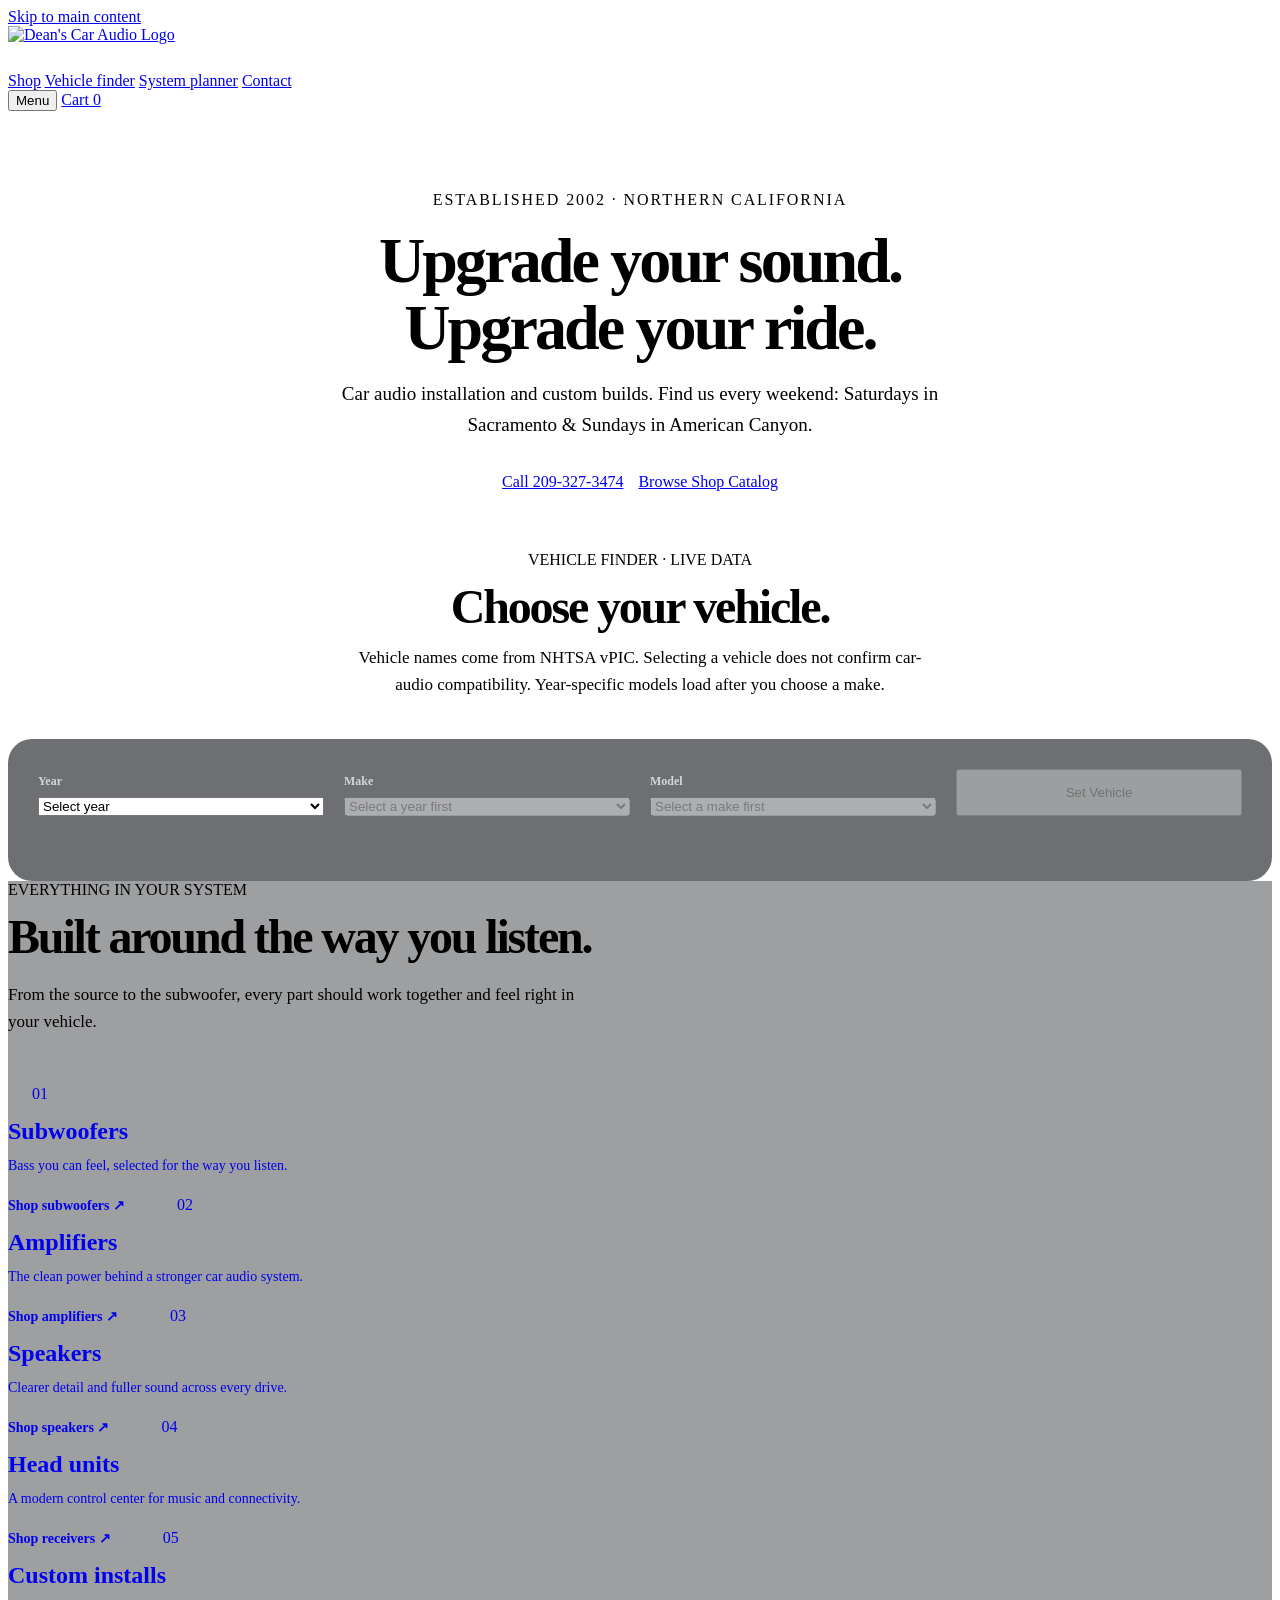
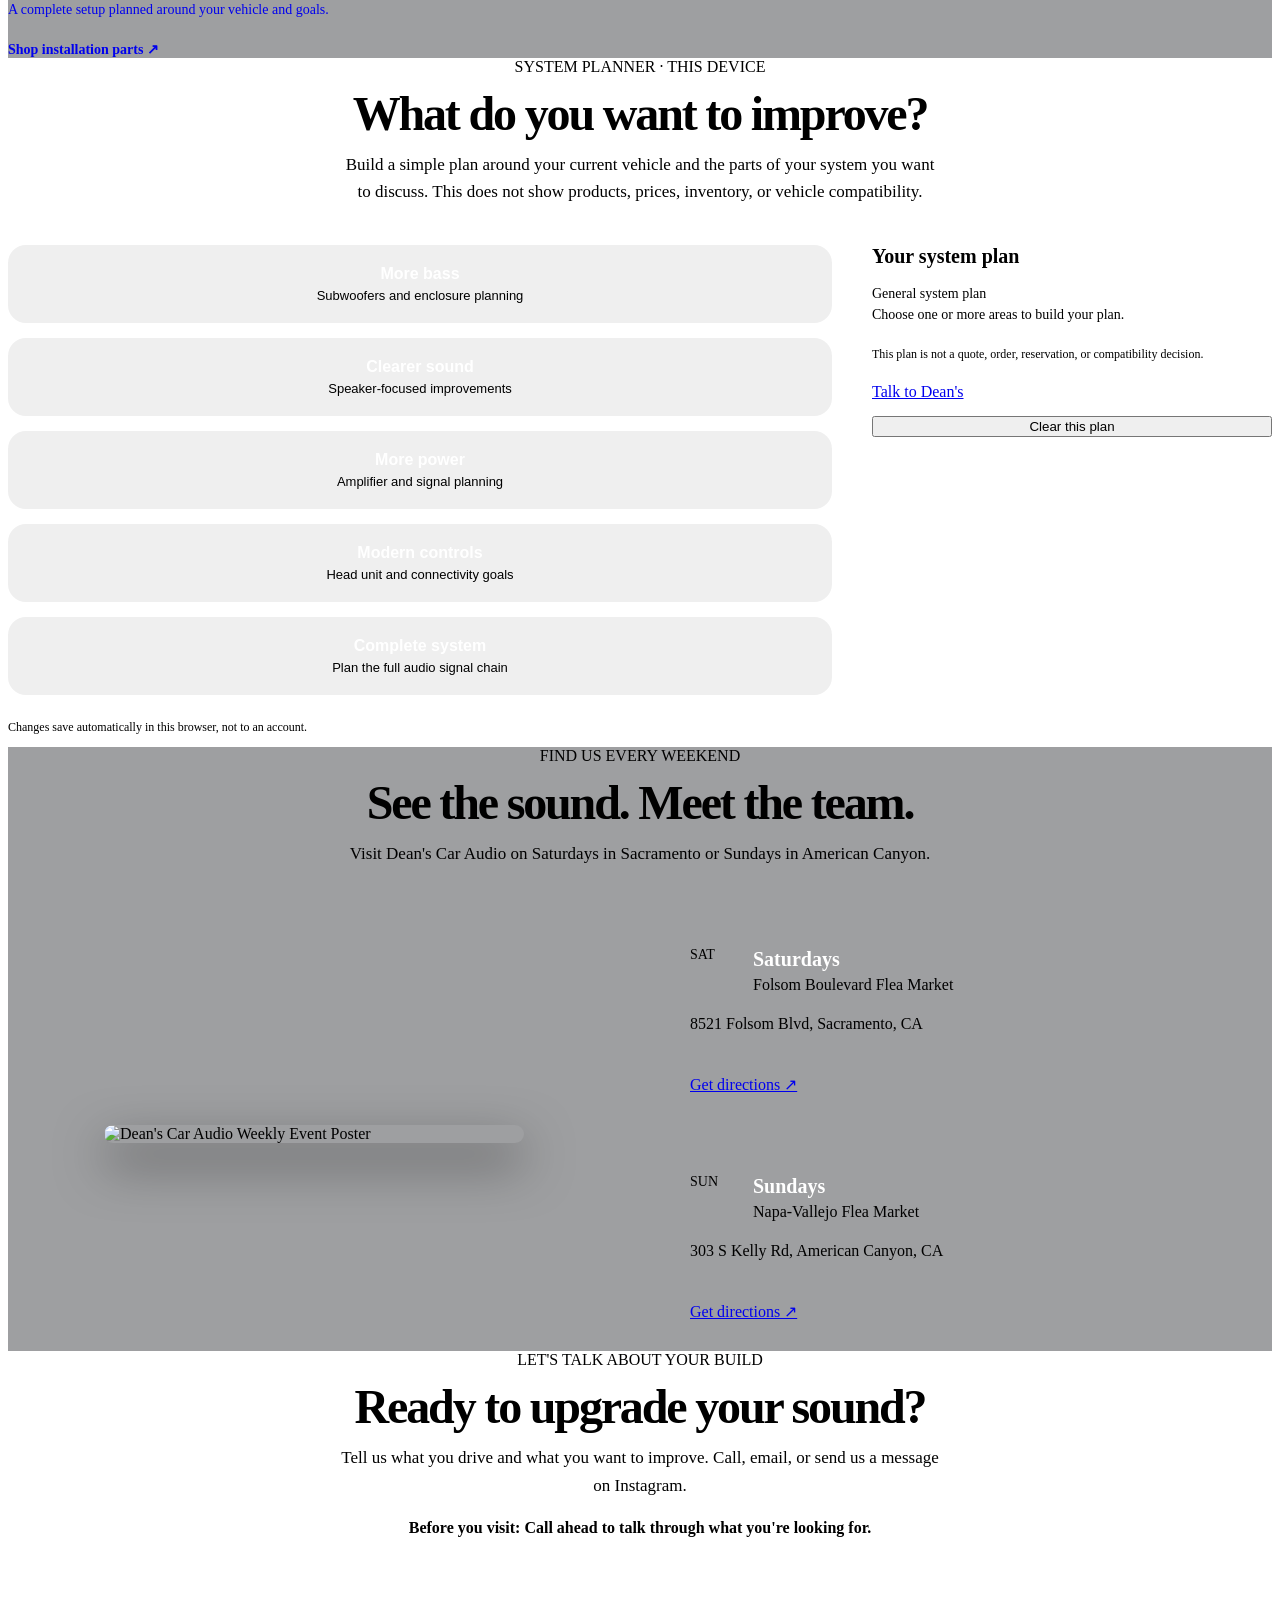
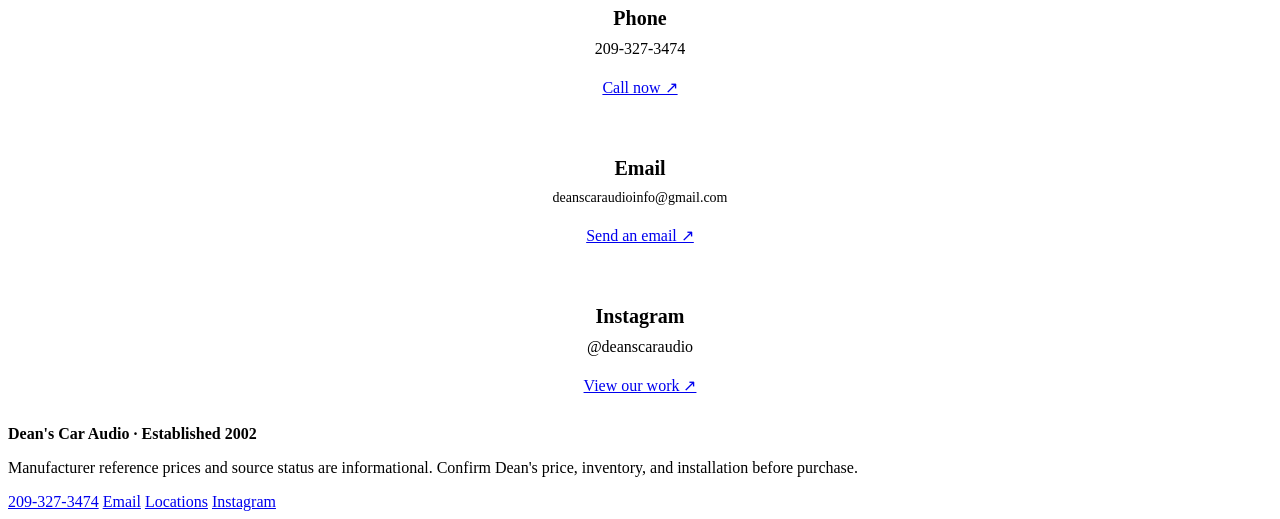
==== index.html @ 838d9a17 "Add files via upload" ====
<!doctype html>
<html lang="en">
  <head>
    <meta charset="utf-8" />
    <meta name="viewport" content="width=device-width, initial-scale=1" />
    <meta
      name="description"
      content="Dean's Car Audio - Car audio installation and custom builds, serving Sacramento and American Canyon."
    />
    <meta name="theme-color" content="#050608" />
    <title>Dean's Car Audio | Upgrade your sound</title>
    <link rel="icon" type="image/png" href="assets/brand/favicon.png?v=1.2.0" />
    <link rel="apple-touch-icon" href="assets/brand/apple-touch-icon.png?v=1.2.0" />
    <link rel="stylesheet" href="assets/css/commerce.css?v=1.2.0" />
  </head>
  <body class="dca-commerce-page">
    <div class="dca-commerce-shell">
      <a class="dca-commerce-skip" href="#main-content">Skip to main content</a>

      <header class="dca-commerce-header">
        <div class="dca-commerce-header-inner">
          <a class="dca-commerce-brand" href="index.html" aria-label="Dean's Car Audio home" style="display: flex; align-items: center;">
            <img src="assets/brand/logo.png?v=1.2.0" alt="Dean's Car Audio Logo" style="height: 46px; width: auto;" />
          </a>
          <nav class="dca-commerce-nav" id="store-navigation" aria-label="Store navigation" data-store-navigation>
            <a href="catalog.html" data-commerce-link="catalog">Shop</a>
            <a href="#fitment-finder">Vehicle finder</a>
            <a href="#planner">System planner</a>
            <a href="#contact">Contact</a>
          </nav>
          <div class="dca-commerce-header-actions">
            <button class="dca-commerce-nav-toggle" type="button" aria-expanded="false" aria-controls="store-navigation" data-nav-toggle>Menu</button>
            <a class="dca-commerce-cart-link" href="cart.html" data-commerce-link="cart">
              <span>Cart</span>
              <span class="dca-commerce-cart-count" data-cart-count>0</span>
            </a>
          </div>
        </div>
      </header>

      <main class="dca-commerce-main" id="main-content">
        <section class="dca-commerce-hero" aria-labelledby="home-title" style="text-align: center; padding: 80px 0 60px;">
          <div class="dca-commerce-content" style="max-width: 800px; margin: 0 auto; display: flex; flex-direction: column; align-items: center; gap: 18px;">
            <span class="dca-commerce-eyebrow" style="letter-spacing: 0.12em;">ESTABLISHED 2002 · NORTHERN CALIFORNIA</span>
            <h1 id="home-title" style="font-size: clamp(38px, 5.5vw, 64px); font-weight: 850; letter-spacing: -0.045em; margin: 0; line-height: 1.05;">Upgrade your sound.<br><span>Upgrade your ride.</span></h1>
            <p class="dca-commerce-hero-lede" style="font-size: 19px; color: var(--muted); margin: 0; line-height: 1.6; max-width: 650px;">
              Car audio installation and custom builds. Find us every weekend: Saturdays in Sacramento & Sundays in American Canyon.
            </p>
            <div style="margin-top: 15px; display: flex; gap: 15px; flex-wrap: wrap; justify-content: center;">
                <a href="tel:2093273474" class="dca-commerce-button dca-commerce-button-primary">Call 209-327-3474</a>
                <a class="dca-commerce-button dca-commerce-button-secondary js-commerce-link" href="catalog.html">Browse Shop Catalog</a>
            </div>
          </div>
        </section>

        <section id="fitment-finder" class="dca-commerce-content" style="padding-top: var(--section-space); padding-bottom: var(--section-space);">
            <div style="margin-bottom: 40px; text-align: center;">
                <span class="dca-commerce-eyebrow">VEHICLE FINDER · LIVE DATA</span>
                <h2 style="font-size: clamp(32px, 4vw, 48px); margin: 10px 0; letter-spacing: -0.045em; font-weight: 750;">Choose your vehicle.</h2>
                <p style="color: var(--muted); max-width: 600px; margin: 0 auto; line-height: 1.6; font-size: 17px;">Vehicle names come from NHTSA vPIC. Selecting a vehicle does not confirm car-audio compatibility. Year-specific models load after you choose a make.</p>
            </div>
            <div style="background: rgba(13, 16, 21, 0.6); border: 1px solid var(--line); border-radius: 24px; padding: 30px; margin-top: 30px;">
                <form id="fitment-finder" style="display: grid; grid-template-columns: repeat(auto-fit, minmax(200px, 1fr)); gap: 20px; align-items: end;">
                    <div style="display: grid; gap: 8px;">
                      <label for="fitment-year" style="color: #d3d6da; font-size: 12px; font-weight: 600;">Year</label>
                      <select class="dca-commerce-select" id="fitment-year" name="year" required>
                        <option value="">Select year</option>
                      </select>
                    </div>

                    <div style="display: grid; gap: 8px;">
                      <label for="fitment-make" style="color: #d3d6da; font-size: 12px; font-weight: 600;">Make</label>
                      <select class="dca-commerce-select" id="fitment-make" name="make" required disabled>
                        <option value="">Select a year first</option>
                      </select>
                    </div>

                    <div style="display: grid; gap: 8px;">
                      <label for="fitment-model" style="color: #d3d6da; font-size: 12px; font-weight: 600;">Model</label>
                      <select class="dca-commerce-select" id="fitment-model" name="model" required disabled>
                        <option value="">Select a make first</option>
                      </select>
                    </div>

                    <button class="dca-commerce-button dca-commerce-button-primary" id="fitment-submit" type="submit" disabled style="min-height: 47px; padding: 0 30px;">
                      Set Vehicle
                    </button>
                </form>
                <div id="fitment-status" style="margin-top: 15px; color: var(--blue-bright); font-size: 13px; min-height: 20px;"></div>
            </div>
        </section>

        <section class="dca-commerce-catalog" style="background: rgba(13, 16, 21, 0.4); border-top: 1px solid var(--line); border-bottom: 1px solid var(--line);">
          <div class="dca-commerce-content">
             <div style="margin-bottom: 50px;">
                 <span class="dca-commerce-eyebrow">EVERYTHING IN YOUR SYSTEM</span>
                 <h2 style="font-size: clamp(32px, 4vw, 48px); margin: 10px 0; letter-spacing: -0.045em; font-weight: 750;">Built around the way you listen.</h2>
                 <p style="color: var(--muted); max-width: 600px; line-height: 1.6; font-size: 17px;">From the source to the subwoofer, every part should work together and feel right in your vehicle.</p>
             </div>
             <div class="dca-commerce-product-grid" style="grid-template-columns: repeat(auto-fill, minmax(280px, 1fr));">
                 <a href="catalog.html?category=subwoofers" class="dca-commerce-product-card" style="padding: 24px; text-decoration: none;">
                    <span class="dca-commerce-eyebrow" style="color: var(--muted);">01</span>
                    <h3 style="margin: 15px 0 10px; font-size: 24px;">Subwoofers</h3>
                    <p style="color: var(--muted); margin: 0 0 20px; font-size: 14px; line-height: 1.5; flex-grow: 1;">Bass you can feel, selected for the way you listen.</p>
                    <span style="color: var(--blue-bright); font-weight: bold; font-size: 14px;">Shop subwoofers ↗</span>
                 </a>
                 <a href="catalog.html?category=amplifiers" class="dca-commerce-product-card" style="padding: 24px; text-decoration: none;">
                    <span class="dca-commerce-eyebrow" style="color: var(--muted);">02</span>
                    <h3 style="margin: 15px 0 10px; font-size: 24px;">Amplifiers</h3>
                    <p style="color: var(--muted); margin: 0 0 20px; font-size: 14px; line-height: 1.5; flex-grow: 1;">The clean power behind a stronger car audio system.</p>
                    <span style="color: var(--blue-bright); font-weight: bold; font-size: 14px;">Shop amplifiers ↗</span>
                 </a>
                 <a href="catalog.html?category=speakers" class="dca-commerce-product-card" style="padding: 24px; text-decoration: none;">
                    <span class="dca-commerce-eyebrow" style="color: var(--muted);">03</span>
                    <h3 style="margin: 15px 0 10px; font-size: 24px;">Speakers</h3>
                    <p style="color: var(--muted); margin: 0 0 20px; font-size: 14px; line-height: 1.5; flex-grow: 1;">Clearer detail and fuller sound across every drive.</p>
                    <span style="color: var(--blue-bright); font-weight: bold; font-size: 14px;">Shop speakers ↗</span>
                 </a>
                 <a href="catalog.html?category=receivers" class="dca-commerce-product-card" style="padding: 24px; text-decoration: none;">
                    <span class="dca-commerce-eyebrow" style="color: var(--muted);">04</span>
                    <h3 style="margin: 15px 0 10px; font-size: 24px;">Head units</h3>
                    <p style="color: var(--muted); margin: 0 0 20px; font-size: 14px; line-height: 1.5; flex-grow: 1;">A modern control center for music and connectivity.</p>
                    <span style="color: var(--blue-bright); font-weight: bold; font-size: 14px;">Shop receivers ↗</span>
                 </a>
                 <a href="catalog.html?category=installation" class="dca-commerce-product-card" style="padding: 24px; text-decoration: none;">
                    <span class="dca-commerce-eyebrow" style="color: var(--muted);">05</span>
                    <h3 style="margin: 15px 0 10px; font-size: 24px;">Custom installs</h3>
                    <p style="color: var(--muted); margin: 0 0 20px; font-size: 14px; line-height: 1.5; flex-grow: 1;">A complete setup planned around your vehicle and goals.</p>
                    <span style="color: var(--blue-bright); font-weight: bold; font-size: 14px;">Shop installation parts ↗</span>
                 </a>
             </div>
          </div>
        </section>

        <section id="planner" class="dca-commerce-content" style="padding-top: var(--section-space); padding-bottom: var(--section-space);">
            <div style="margin-bottom: 40px; text-align: center;">
                <span class="dca-commerce-eyebrow">SYSTEM PLANNER · THIS DEVICE</span>
                <h2 style="font-size: clamp(32px, 4vw, 48px); margin: 10px 0; letter-spacing: -0.045em; font-weight: 750;">What do you want to improve?</h2>
                <p style="color: var(--muted); max-width: 600px; margin: 0 auto; line-height: 1.6; font-size: 17px;">Build a simple plan around your current vehicle and the parts of your system you want to discuss. This does not show products, prices, inventory, or vehicle compatibility.</p>
            </div>
            
            <div style="display: grid; grid-template-columns: minmax(0, 1fr) minmax(300px, 400px); gap: 40px; align-items: start;">
               <div style="display: grid; gap: 15px;">
                  <button class="dca-commerce-category-filter" style="border: 1px solid var(--line); padding: 20px; border-radius: 18px;" data-planner-btn="bass" aria-pressed="false">
                      <div>
                         <strong style="color: #fff; font-size: 16px; display: block; margin-bottom: 5px;">More bass</strong>
                         <span style="color: var(--muted); font-size: 13px;">Subwoofers and enclosure planning</span>
                      </div>
                  </button>
                  <button class="dca-commerce-category-filter" style="border: 1px solid var(--line); padding: 20px; border-radius: 18px;" data-planner-btn="sound" aria-pressed="false">
                      <div>
                         <strong style="color: #fff; font-size: 16px; display: block; margin-bottom: 5px;">Clearer sound</strong>
                         <span style="color: var(--muted); font-size: 13px;">Speaker-focused improvements</span>
                      </div>
                  </button>
                  <button class="dca-commerce-category-filter" style="border: 1px solid var(--line); padding: 20px; border-radius: 18px;" data-planner-btn="power" aria-pressed="false">
                      <div>
                         <strong style="color: #fff; font-size: 16px; display: block; margin-bottom: 5px;">More power</strong>
                         <span style="color: var(--muted); font-size: 13px;">Amplifier and signal planning</span>
                      </div>
                  </button>
                  <button class="dca-commerce-category-filter" style="border: 1px solid var(--line); padding: 20px; border-radius: 18px;" data-planner-btn="controls" aria-pressed="false">
                      <div>
                         <strong style="color: #fff; font-size: 16px; display: block; margin-bottom: 5px;">Modern controls</strong>
                         <span style="color: var(--muted); font-size: 13px;">Head unit and connectivity goals</span>
                      </div>
                  </button>
                  <button class="dca-commerce-category-filter" style="border: 1px solid var(--line); padding: 20px; border-radius: 18px;" data-planner-btn="system" aria-pressed="false">
                      <div>
                         <strong style="color: #fff; font-size: 16px; display: block; margin-bottom: 5px;">Complete system</strong>
                         <span style="color: var(--muted); font-size: 13px;">Plan the full audio signal chain</span>
                      </div>
                  </button>
                  <p style="color: var(--muted); font-size: 12px; margin-top: 10px;">Changes save automatically in this browser, not to an account.</p>
               </div>
               
               <div class="dca-commerce-filter-panel" style="position: sticky; top: 98px;">
                   <h3 style="margin: 0 0 15px; font-size: 20px;">Your system plan</h3>
                   <div data-planner-summary style="color: var(--muted); font-size: 14px; margin: 0 0 20px; line-height: 1.5;">
                       General system plan<br>Choose one or more areas to build your plan.
                   </div>
                   <p style="color: var(--muted); font-size: 12px; margin: 0 0 20px; line-height: 1.5;">This plan is not a quote, order, reservation, or compatibility decision.</p>
                   <a href="#contact" data-planner-contact class="dca-commerce-button dca-commerce-button-primary" style="width: 100%;">Talk to Dean's</a>
                   <button data-planner-clear class="dca-commerce-reset" style="margin-top: 15px; width: 100%; text-align: center;">Clear this plan</button>
               </div>
            </div>
        </section>

        <section id="locations" class="dca-commerce-catalog" style="background: rgba(13, 16, 21, 0.4); border-top: 1px solid var(--line);">
          <div class="dca-commerce-content">
             <div style="margin-bottom: 50px; text-align: center;">
                 <span class="dca-commerce-eyebrow">FIND US EVERY WEEKEND</span>
                 <h2 style="font-size: clamp(32px, 4vw, 48px); margin: 10px 0; letter-spacing: -0.045em; font-weight: 750;">See the sound. Meet the team.</h2>
                 <p style="color: var(--muted); max-width: 600px; margin: 0 auto; line-height: 1.6; font-size: 17px;">Visit Dean's Car Audio on Saturdays in Sacramento or Sundays in American Canyon.</p>
             </div>
             
             <div style="display: grid; grid-template-columns: repeat(auto-fit, minmax(300px, 1fr)); gap: 40px; align-items: center; justify-content: center;">
                 <div>
                    <img src="assets/img/deans_poster.jpg?v=1.1.1" alt="Dean's Car Audio Weekly Event Poster" style="width: 100%; max-width: 420px; border-radius: 20px; border: 1px solid var(--line); box-shadow: 0 20px 50px rgba(0,0,0,0.5); margin: 0 auto; display: block;" />
                 </div>
                 <div style="display: grid; gap: 20px; align-content: start;">
                     <div class="dca-commerce-source-card" style="padding: 30px; background: var(--surface); border: 1px solid var(--line); border-radius: 24px; margin: 0;">
                        <div style="display: flex; gap: 15px; align-items: center; margin-bottom: 20px;">
                            <span class="dca-commerce-source-number" style="width: 48px; height: 48px; font-size: 14px;">SAT</span>
                            <div>
                                <h3 style="margin: 0; font-size: 20px; color: #fff;">Saturdays</h3>
                                <p style="margin: 5px 0 0; color: var(--muted);">Folsom Boulevard Flea Market</p>
                            </div>
                        </div>
                        <p style="margin: 0 0 20px; color: var(--foreground); min-height: 40px;">8521 Folsom Blvd, Sacramento, CA</p>
                        <a href="https://maps.google.com/?q=8521+Folsom+Blvd,+Sacramento,+CA" target="_blank" class="dca-commerce-button dca-commerce-button-secondary" style="width: 100%;">Get directions ↗</a>
                     </div>
                     
                     <div class="dca-commerce-source-card" style="padding: 30px; background: var(--surface); border: 1px solid var(--line); border-radius: 24px; margin: 0;">
                        <div style="display: flex; gap: 15px; align-items: center; margin-bottom: 20px;">
                            <span class="dca-commerce-source-number" style="width: 48px; height: 48px; font-size: 14px;">SUN</span>
                            <div>
                                <h3 style="margin: 0; font-size: 20px; color: #fff;">Sundays</h3>
                                <p style="margin: 5px 0 0; color: var(--muted);">Napa-Vallejo Flea Market</p>
                            </div>
                        </div>
                        <p style="margin: 0 0 20px; color: var(--foreground); min-height: 40px;">303 S Kelly Rd, American Canyon, CA</p>
                        <a href="https://maps.google.com/?q=303+S+Kelly+Rd,+American+Canyon,+CA" target="_blank" class="dca-commerce-button dca-commerce-button-secondary" style="width: 100%;">Get directions ↗</a>
                     </div>
                 </div>
             </div>
          </div>
        </section>
        
        <section id="contact" class="dca-commerce-content" style="padding-top: var(--section-space); padding-bottom: var(--section-space);">
            <div style="margin-bottom: 40px; text-align: center;">
                <span class="dca-commerce-eyebrow">LET'S TALK ABOUT YOUR BUILD</span>
                <h2 style="font-size: clamp(32px, 4vw, 48px); margin: 10px 0; letter-spacing: -0.045em; font-weight: 750;">Ready to upgrade your sound?</h2>
                <p style="color: var(--muted); max-width: 600px; margin: 0 auto; line-height: 1.6; font-size: 17px;">Tell us what you drive and what you want to improve. Call, email, or send us a message on Instagram.</p>
                <p style="color: var(--blue-bright); font-weight: bold; margin-top: 20px;">Before you visit: Call ahead to talk through what you're looking for.</p>
            </div>
            
            <div class="dca-commerce-product-grid" style="grid-template-columns: repeat(auto-fit, minmax(250px, 1fr)); text-align: center;">
                 <div class="dca-commerce-product-card" style="padding: 30px; display: flex; flex-direction: column; align-items: center; justify-content: center;">
                     <h3 style="margin: 0 0 10px; font-size: 20px;">Phone</h3>
                     <p style="margin: 0 0 20px; color: var(--muted);">209-327-3474</p>
                     <a href="tel:2093273474" class="dca-commerce-button dca-commerce-button-primary">Call now ↗</a>
                 </div>
                 <div class="dca-commerce-product-card" style="padding: 30px; display: flex; flex-direction: column; align-items: center; justify-content: center;">
                     <h3 style="margin: 0 0 10px; font-size: 20px;">Email</h3>
                     <p style="margin: 0 0 20px; color: var(--muted); font-size: 14px;">deanscaraudioinfo@gmail.com</p>
                     <a href="mailto:deanscaraudioinfo@gmail.com" class="dca-commerce-button dca-commerce-button-primary">Send an email ↗</a>
                 </div>
                 <div class="dca-commerce-product-card" style="padding: 30px; display: flex; flex-direction: column; align-items: center; justify-content: center;">
                     <h3 style="margin: 0 0 10px; font-size: 20px;">Instagram</h3>
                     <p style="margin: 0 0 20px; color: var(--muted);">@deanscaraudio</p>
                     <a href="https://instagram.com/deanscaraudio" target="_blank" class="dca-commerce-button dca-commerce-button-primary">View our work ↗</a>
                 </div>
            </div>
        </section>
      </main>

      <footer class="dca-commerce-footer">
        <div class="dca-commerce-content dca-commerce-footer-inner">
          <div class="dca-commerce-footer-copy">
            <strong>Dean's Car Audio · Established 2002</strong>
            <p>Manufacturer reference prices and source status are informational. Confirm Dean's price, inventory, and installation before purchase.</p>
          </div>
          <nav class="dca-commerce-footer-links" aria-label="Footer links">
            <a href="tel:+12093273474">209-327-3474</a>
            <a href="mailto:deanscaraudioinfo@gmail.com">Email</a>
            <a href="index.html#locations">Locations</a>
            <a href="https://www.instagram.com/deanscaraudio/" target="_blank" rel="noreferrer">Instagram</a>
          </nav>
        </div>
      </footer>
    </div>

    <script>
      console.log('HTML loaded, scripts starting...');
    </script>
    <script src="assets/js/commerce/catalog-data.js?v=1.1.1"></script>
    <script src="assets/js/commerce/fitment-data.js"></script>
    <script src="assets/js/commerce/core.js"></script>
    <script src="assets/js/commerce/vehicle-context.js"></script>
    <script src="assets/js/commerce/fitment-engine.js"></script>
    <script src="assets/js/commerce/cart-store.js"></script>
    <script src="assets/js/commerce/account-cart-adapter.js"></script>
    <script src="assets/js/commerce/guest-account-merge.js"></script>
    <script src="assets/js/commerce/ui.js?v=1.2.0"></script>
    <script src="assets/js/commerce/shell.js?v=1.1.1"></script>
    <script src="assets/js/commerce/homepage-fitment.js?v=1.1.1"></script>
    <script src="assets/js/commerce/home-planner.js?v=1.1.1"></script>
    <script src="assets/js/commerce/home-bridge.js?v=1.1.1"></script>
    <script>
      console.log('All scripts loaded');
    </script>
  </body>
</html>
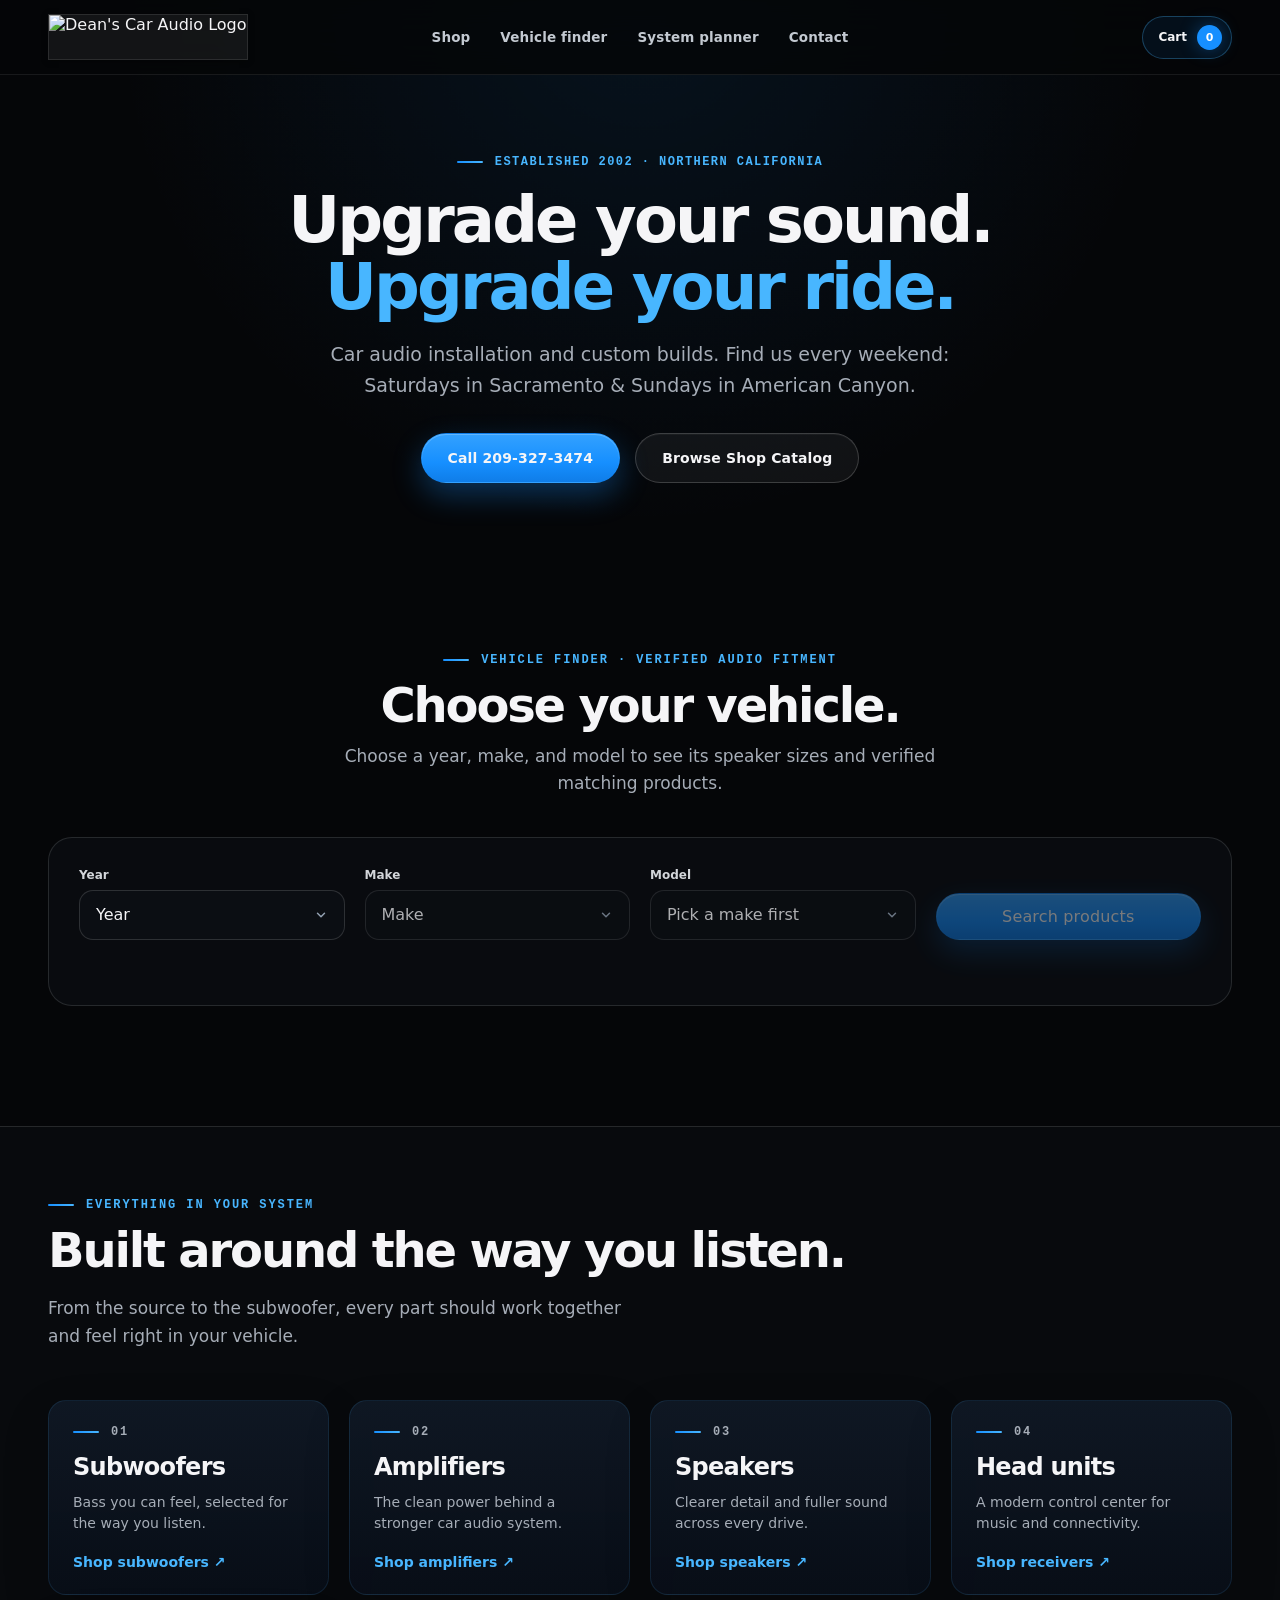
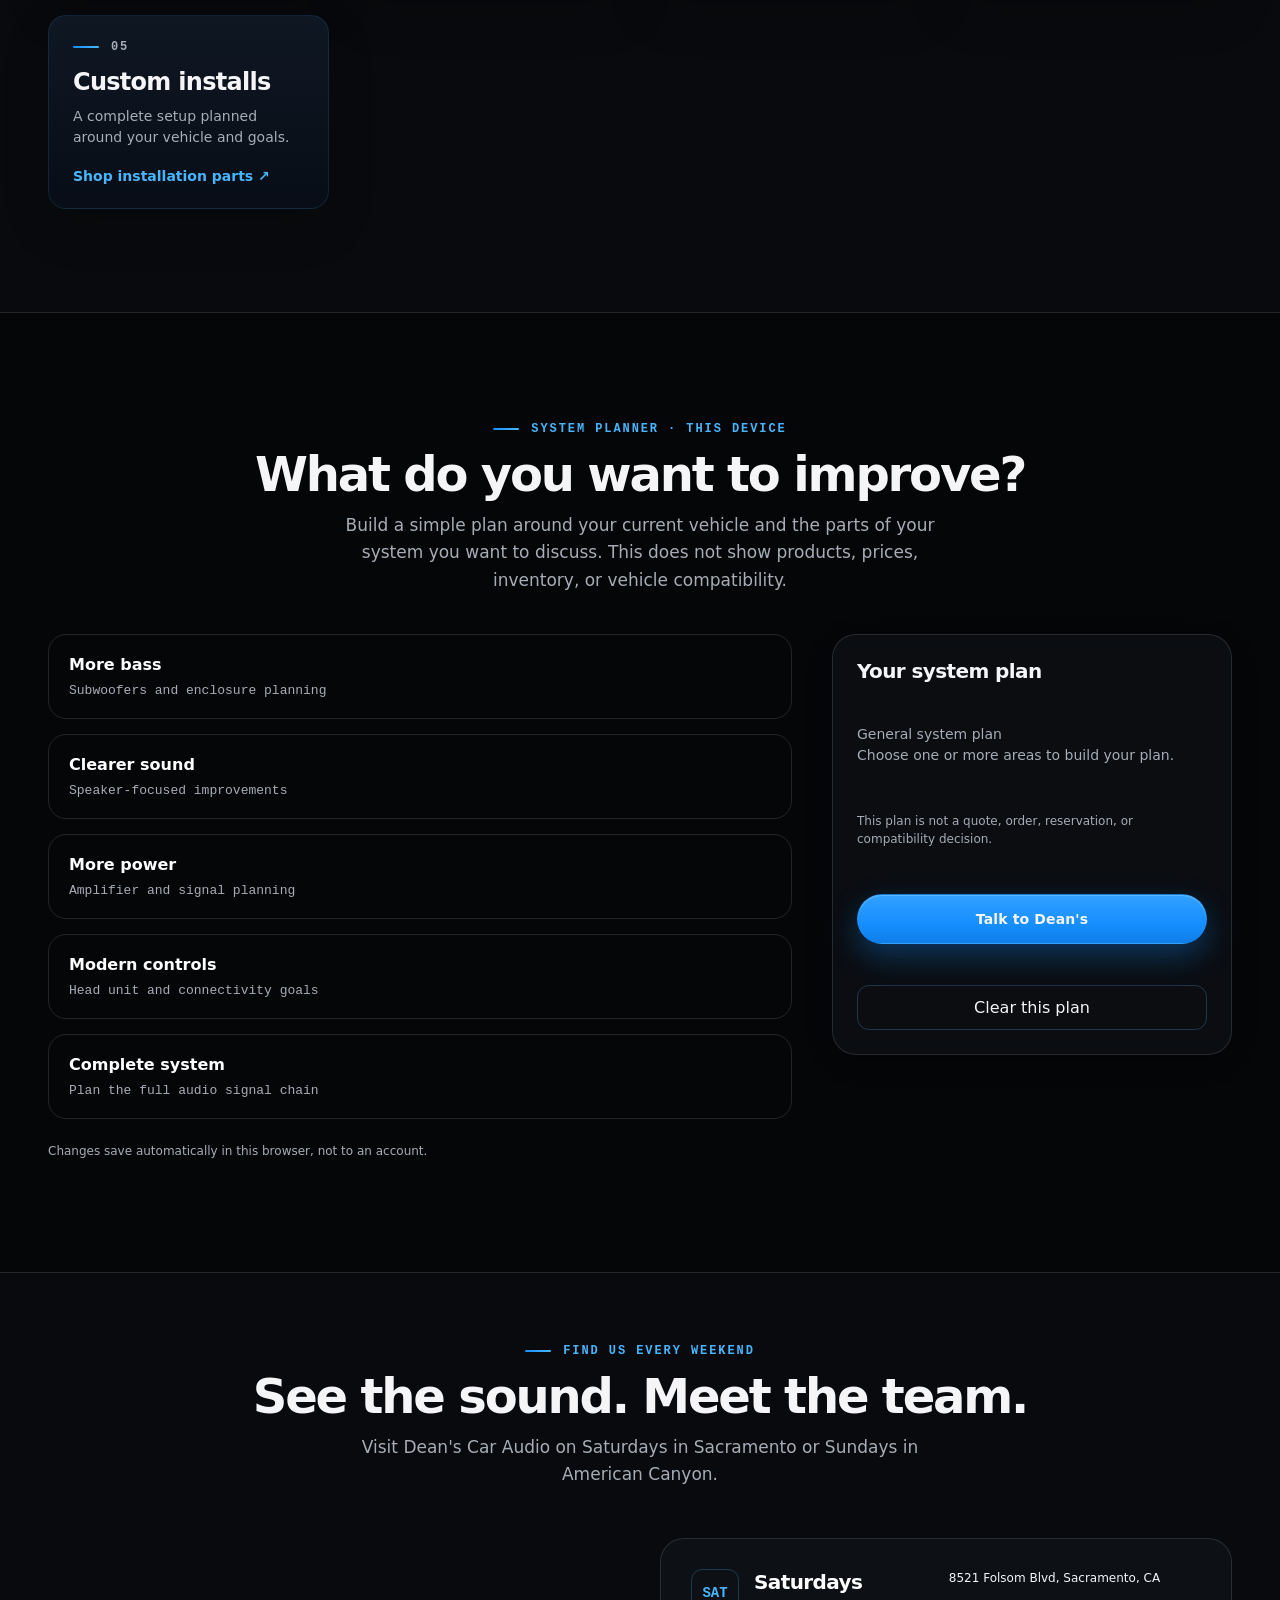
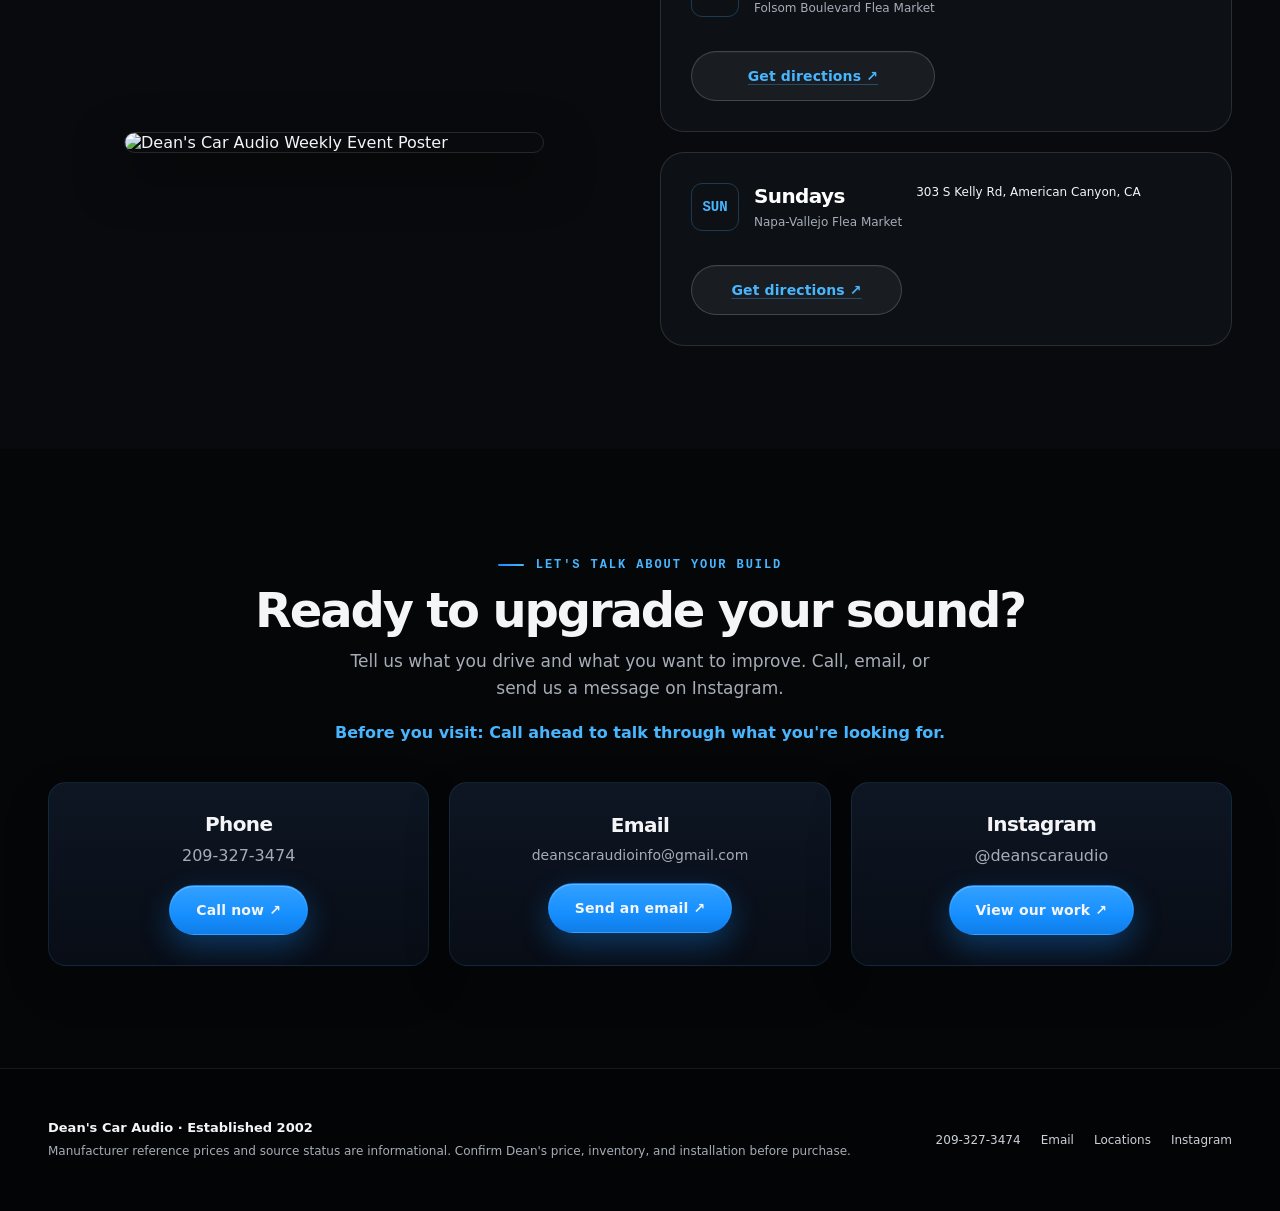
==== commit 8bb6112b: "Fix vehicle fitment search and shop filtering" ====
--- a/index.html
+++ b/index.html
@@ -11,7 +11,7 @@
     <title>Dean's Car Audio | Upgrade your sound</title>
     <link rel="icon" type="image/png" href="assets/brand/favicon.png?v=1.2.0" />
     <link rel="apple-touch-icon" href="assets/brand/apple-touch-icon.png?v=1.2.0" />
-    <link rel="stylesheet" href="assets/css/commerce.css?v=1.2.0" />
+    <link rel="stylesheet" href="assets/css/commerce.css?v=1.3.0" />
   </head>
   <body class="dca-commerce-page">
     <div class="dca-commerce-shell">
@@ -55,12 +55,12 @@
 
         <section id="fitment-finder" class="dca-commerce-content" style="padding-top: var(--section-space); padding-bottom: var(--section-space);">
             <div style="margin-bottom: 40px; text-align: center;">
-                <span class="dca-commerce-eyebrow">VEHICLE FINDER · LIVE DATA</span>
+                <span class="dca-commerce-eyebrow">VEHICLE FINDER · VERIFIED AUDIO FITMENT</span>
                 <h2 style="font-size: clamp(32px, 4vw, 48px); margin: 10px 0; letter-spacing: -0.045em; font-weight: 750;">Choose your vehicle.</h2>
-                <p style="color: var(--muted); max-width: 600px; margin: 0 auto; line-height: 1.6; font-size: 17px;">Vehicle names come from NHTSA vPIC. Selecting a vehicle does not confirm car-audio compatibility. Year-specific models load after you choose a make.</p>
+                <p style="color: var(--muted); max-width: 600px; margin: 0 auto; line-height: 1.6; font-size: 17px;">Choose a year, make, and model to see its speaker sizes and verified matching products.</p>
             </div>
             <div style="background: rgba(13, 16, 21, 0.6); border: 1px solid var(--line); border-radius: 24px; padding: 30px; margin-top: 30px;">
-                <form id="fitment-finder" style="display: grid; grid-template-columns: repeat(auto-fit, minmax(200px, 1fr)); gap: 20px; align-items: end;">
+                <form id="fitment-form" style="display: grid; grid-template-columns: repeat(auto-fit, minmax(200px, 1fr)); gap: 20px; align-items: end;">
                     <div style="display: grid; gap: 8px;">
                       <label for="fitment-year" style="color: #d3d6da; font-size: 12px; font-weight: 600;">Year</label>
                       <select class="dca-commerce-select" id="fitment-year" name="year" required>
@@ -83,11 +83,12 @@
                     </div>
 
                     <button class="dca-commerce-button dca-commerce-button-primary" id="fitment-submit" type="submit" disabled style="min-height: 47px; padding: 0 30px;">
-                      Set Vehicle
+                      Search products
                     </button>
                 </form>
-                <div id="fitment-status" style="margin-top: 15px; color: var(--blue-bright); font-size: 13px; min-height: 20px;"></div>
-            </div>
+                <div id="fitment-status" role="status" aria-live="polite" style="margin-top: 15px; color: var(--blue-bright); font-size: 13px; min-height: 20px;"></div>
+            </div>
+            <div data-vehicle-specs-panel style="margin-top: 18px;"></div>
         </section>
 
         <section class="dca-commerce-catalog" style="background: rgba(13, 16, 21, 0.4); border-top: 1px solid var(--line); border-bottom: 1px solid var(--line);">
@@ -274,17 +275,19 @@
     <script>
       console.log('HTML loaded, scripts starting...');
     </script>
+    <script src="assets/js/commerce/vehicle-audio-fitment-data.js?v=1.3.0"></script>
     <script src="assets/js/commerce/catalog-data.js?v=1.1.1"></script>
-    <script src="assets/js/commerce/fitment-data.js"></script>
+    <script src="assets/js/commerce/fitment-data.js?v=1.3.0"></script>
     <script src="assets/js/commerce/core.js"></script>
-    <script src="assets/js/commerce/vehicle-context.js"></script>
+    <script src="assets/js/commerce/vehicle-context.js?v=1.3.0"></script>
     <script src="assets/js/commerce/fitment-engine.js"></script>
     <script src="assets/js/commerce/cart-store.js"></script>
     <script src="assets/js/commerce/account-cart-adapter.js"></script>
     <script src="assets/js/commerce/guest-account-merge.js"></script>
     <script src="assets/js/commerce/ui.js?v=1.2.0"></script>
     <script src="assets/js/commerce/shell.js?v=1.1.1"></script>
-    <script src="assets/js/commerce/homepage-fitment.js?v=1.1.1"></script>
+    <script src="assets/js/commerce/vehicle-specs.js?v=1.3.0"></script>
+    <script src="assets/js/commerce/homepage-fitment.js?v=1.3.0"></script>
     <script src="assets/js/commerce/home-planner.js?v=1.1.1"></script>
     <script src="assets/js/commerce/home-bridge.js?v=1.1.1"></script>
     <script>
--- a/assets/css/commerce.css
+++ b/assets/css/commerce.css
@@ -0,0 +1,3242 @@
+
+:root {
+  --background: #050608;
+  --surface: #0d1015;
+  --surface-raised: #12161c;
+  --foreground: #f5f5f7;
+  --muted: #a6adb7;
+  --blue: #168fff;
+  --blue-bright: #48b6ff;
+  --line: rgba(255, 255, 255, 0.12);
+  --content-width: 1240px;
+  --page-pad: clamp(20px, 4vw, 48px);
+  --section-space: clamp(72px, 8vw, 118px);
+  --radius-large: 36px;
+  --radius-card: 28px;
+  --fit-compatible: #43d69e;
+  --fit-conditional: #f5b83d;
+  --fit-incompatible: #ff6473;
+  --fit-unknown: #94a2b3;
+  --ease: cubic-bezier(.22,.61,.36,1);
+  --shadow-sm: 0 8px 24px rgba(0,0,0,.28);
+  --shadow-md: 0 18px 44px rgba(0,0,0,.34);
+  --shadow-lg: 0 30px 90px rgba(0,0,0,.5);
+}
+
+* {
+  box-sizing: border-box;
+}
+
+html {
+  scroll-behavior: smooth;
+  background: var(--background);
+}
+
+.dca-commerce-page {
+  margin: 0;
+  overflow-x: hidden;
+  background:
+    radial-gradient(circle at 50% 0%, rgba(22, 143, 255, 0.09), transparent 33rem),
+    var(--background);
+  color: var(--foreground);
+  font-family: system-ui, -apple-system, BlinkMacSystemFont, "Segoe UI", sans-serif;
+  -webkit-font-smoothing: antialiased;
+  text-rendering: optimizeLegibility;
+}
+
+.dca-commerce-page button,
+.dca-commerce-page input,
+.dca-commerce-page select {
+  font: inherit;
+}
+
+.dca-commerce-page button,
+.dca-commerce-page a {
+  -webkit-tap-highlight-color: transparent;
+}
+
+.dca-commerce-page a {
+  color: inherit;
+  text-decoration: none;
+}
+
+.dca-commerce-page ::selection {
+  background: var(--blue);
+  color: #fff;
+}
+
+.dca-commerce-page :focus-visible {
+  outline: 3px solid var(--blue-bright);
+  outline-offset: 4px;
+}
+
+.dca-commerce-shell {
+  min-height: 100vh;
+}
+
+.dca-commerce-content,
+.dca-commerce-header-inner {
+  width: min(calc(100% - (var(--page-pad) * 2)), var(--content-width));
+  margin-inline: auto;
+}
+
+.dca-commerce-skip {
+  position: fixed;
+  z-index: 500;
+  top: 12px;
+  left: 12px;
+  padding: 12px 16px;
+  border-radius: 10px;
+  background: var(--blue);
+  color: #fff;
+  font-weight: 750;
+  transform: translateY(-160%);
+}
+
+.dca-commerce-skip:focus {
+  transform: translateY(0);
+}
+
+.dca-commerce-header {
+  position: sticky;
+  z-index: 100;
+  top: 0;
+  border-bottom: 1px solid rgba(255, 255, 255, 0.08);
+  background: rgba(5, 6, 8, 0.86);
+  backdrop-filter: saturate(160%) blur(20px);
+}
+
+.dca-commerce-header-inner {
+  display: grid;
+  grid-template-columns: minmax(210px, 1fr) auto minmax(210px, 1fr);
+  align-items: center;
+  min-height: 74px;
+  gap: 26px;
+}
+
+.dca-commerce-brand {
+  display: inline-flex;
+  align-items: center;
+  gap: 12px;
+  justify-self: start;
+  min-width: 0;
+}
+
+/* Brand logo: subtle lift + contrast so the blue mark reads on the dark bar */
+.dca-commerce-brand img {
+  background: rgba(255, 255, 255, 0.06);
+  border: 1px solid rgba(255, 255, 255, 0.10);
+  box-shadow: 0 1px 6px rgba(0, 0, 0, 0.35);
+}
+
+.dca-commerce-brand-mark {
+  display: grid;
+  width: 42px;
+  height: 42px;
+  place-items: center;
+  border: 1px solid rgba(72, 182, 255, 0.44);
+  border-radius: 13px;
+  background:
+    linear-gradient(145deg, rgba(72, 182, 255, 0.24), transparent 48%),
+    #080b10;
+  box-shadow:
+    inset 0 0 20px rgba(22, 143, 255, 0.1),
+    0 0 22px rgba(22, 143, 255, 0.1);
+  color: var(--blue-bright);
+  font-size: 18px;
+  font-weight: 900;
+  letter-spacing: -0.06em;
+}
+
+.dca-commerce-brand-copy {
+  display: grid;
+  line-height: 1;
+}
+
+.dca-commerce-brand-copy strong {
+  font-size: 15px;
+  letter-spacing: -0.025em;
+}
+
+.dca-commerce-brand-copy span {
+  margin-top: 6px;
+  color: var(--muted);
+  font-family: ui-monospace, monospace;
+  font-size: 11px;
+  font-weight: 650;
+  letter-spacing: 0.14em;
+  text-transform: uppercase;
+}
+
+.dca-commerce-nav {
+  display: flex;
+  align-items: center;
+  justify-content: center;
+  gap: 30px;
+}
+
+.dca-commerce-nav a {
+  position: relative;
+  padding: 26px 0;
+  color: #c3c9d1;
+  font-size: 13.5px;
+  font-weight: 600;
+  letter-spacing: 0.01em;
+  transition: color 180ms ease;
+}
+
+.dca-commerce-nav a::after {
+  position: absolute;
+  right: 0;
+  bottom: 18px;
+  left: 0;
+  height: 2px;
+  border-radius: 2px;
+  background: linear-gradient(90deg, var(--blue), var(--blue-bright));
+  content: "";
+  opacity: 0;
+  transform: scaleX(0.4);
+  transform-origin: center;
+  transition: opacity 180ms ease, transform 220ms var(--ease);
+}
+
+.dca-commerce-nav a:hover,
+.dca-commerce-nav a[aria-current="page"] {
+  color: #fff;
+}
+
+.dca-commerce-nav a:hover::after,
+.dca-commerce-nav a[aria-current="page"]::after {
+  opacity: 1;
+  transform: scaleX(1);
+}
+
+.dca-commerce-header-actions {
+  display: flex;
+  align-items: center;
+  justify-content: flex-end;
+  gap: 10px;
+}
+
+.dca-commerce-nav-toggle {
+  display: none;
+  min-height: 40px;
+  padding: 8px 15px;
+  border: 1px solid rgba(255, 255, 255, 0.16);
+  border-radius: 999px;
+  background: rgba(255, 255, 255, 0.045);
+  color: #e9edf2;
+  cursor: pointer;
+  font-size: 11px;
+  font-weight: 750;
+  letter-spacing: 0.05em;
+  text-transform: uppercase;
+}
+
+.dca-commerce-nav-toggle:hover,
+.dca-commerce-nav-toggle[aria-expanded="true"] {
+  border-color: rgba(72, 182, 255, 0.42);
+  background: rgba(22, 143, 255, 0.1);
+  color: #fff;
+}
+
+.dca-commerce-cart-link {
+  display: inline-flex;
+  align-items: center;
+  min-height: 40px;
+  gap: 10px;
+  padding: 8px 9px 8px 15px;
+  border: 1px solid rgba(72, 182, 255, 0.3);
+  border-radius: 999px;
+  background: rgba(22, 143, 255, 0.08);
+  font-size: 12px;
+  font-weight: 700;
+}
+
+.dca-commerce-cart-count {
+  display: grid;
+  min-width: 25px;
+  height: 25px;
+  padding: 0 7px;
+  place-items: center;
+  border-radius: 999px;
+  background: var(--blue);
+  box-shadow: 0 0 18px rgba(22, 143, 255, 0.36);
+  color: #fff;
+  font-size: 11px;
+}
+
+.dca-commerce-main {
+  min-height: 70vh;
+}
+
+.dca-commerce-hero {
+  position: relative;
+  overflow: hidden;
+  padding: clamp(72px, 8vw, 112px) 0 clamp(52px, 6vw, 84px);
+}
+
+.dca-commerce-hero::before {
+  position: absolute;
+  z-index: -1;
+  top: -34rem;
+  left: 50%;
+  width: 70rem;
+  height: 70rem;
+  border: 1px solid rgba(72, 182, 255, 0.12);
+  border-radius: 50%;
+  box-shadow:
+    0 0 0 10rem rgba(22, 143, 255, 0.018),
+    0 0 0 20rem rgba(22, 143, 255, 0.012);
+  content: "";
+  transform: translateX(-50%);
+}
+
+.dca-commerce-hero-grid {
+  display: grid;
+  grid-template-columns: minmax(0, 1.15fr) minmax(330px, 0.85fr);
+  align-items: end;
+  gap: clamp(40px, 7vw, 96px);
+}
+
+.dca-commerce-eyebrow {
+  display: inline-flex;
+  align-items: center;
+  gap: 12px;
+  margin: 0;
+  color: var(--blue-bright);
+  font-family: ui-monospace, monospace;
+  font-size: 12px;
+  font-weight: 700;
+  letter-spacing: 0.16em;
+  text-transform: uppercase;
+}
+
+.dca-commerce-eyebrow::before {
+  display: inline-block;
+  width: 26px;
+  height: 2px;
+  flex: none;
+  border-radius: 2px;
+  background: linear-gradient(90deg, var(--blue), var(--blue-bright));
+  content: "";
+}
+
+.dca-commerce-hero h1,
+.dca-commerce-product-copy h1,
+.dca-commerce-cart-hero h1 {
+  margin: 20px 0 0;
+  font-size: clamp(48px, 6.5vw, 88px);
+  font-weight: 750;
+  letter-spacing: -0.066em;
+  line-height: 0.98;
+}
+
+.dca-commerce-hero h1 span {
+  display: block;
+  color: var(--blue-bright);
+}
+
+.dca-commerce-hero-lede {
+  max-width: 690px;
+  margin: 25px 0 0;
+  color: #bcc2ca;
+  font-size: clamp(17px, 1.7vw, 21px);
+  line-height: 1.62;
+}
+
+.dca-commerce-source-stack {
+  display: grid;
+  gap: 12px;
+}
+
+.dca-commerce-source-card {
+  display: grid;
+  grid-template-columns: auto 1fr;
+  align-items: start;
+  gap: 14px;
+  padding: 17px 18px;
+  border: 1px solid var(--line);
+  border-radius: 18px;
+  background: rgba(13, 16, 21, 0.76);
+}
+
+.dca-commerce-source-number {
+  display: grid;
+  width: 34px;
+  height: 34px;
+  place-items: center;
+  border: 1px solid rgba(72, 182, 255, 0.25);
+  border-radius: 11px;
+  color: var(--blue-bright);
+  font-family: ui-monospace, monospace;
+  font-size: 12px;
+  font-weight: 800;
+}
+
+.dca-commerce-source-card strong {
+  display: block;
+  font-size: 13px;
+}
+
+.dca-commerce-source-card p {
+  margin: 5px 0 0;
+  color: var(--muted);
+  font-size: 12px;
+  line-height: 1.55;
+}
+
+.dca-commerce-source-card a {
+  color: var(--blue-bright);
+  text-decoration: underline;
+  text-decoration-color: rgba(72, 182, 255, 0.3);
+  text-underline-offset: 3px;
+}
+
+.dca-commerce-vehicle-bar {
+  display: flex;
+  align-items: center;
+  justify-content: space-between;
+  gap: 28px;
+  padding: 24px 26px;
+  border: 1px solid rgba(72, 182, 255, 0.25);
+  border-radius: 24px;
+  background:
+    linear-gradient(110deg, rgba(22, 143, 255, 0.12), transparent 55%),
+    var(--surface);
+  box-shadow: inset 0 1px rgba(255, 255, 255, 0.03);
+}
+
+.dca-commerce-vehicle-copy strong {
+  display: block;
+  margin-top: 7px;
+  font-size: clamp(20px, 2.5vw, 30px);
+  letter-spacing: -0.035em;
+}
+
+.dca-commerce-vehicle-copy p {
+  margin: 8px 0 0;
+  color: var(--muted);
+  font-size: 12px;
+  line-height: 1.5;
+}
+
+.dca-commerce-button {
+  display: inline-flex;
+  align-items: center;
+  justify-content: center;
+  min-height: 50px;
+  gap: 10px;
+  padding: 14px 26px;
+  border: 1px solid transparent;
+  border-radius: 999px;
+  cursor: pointer;
+  font-size: 14px;
+  font-weight: 750;
+  letter-spacing: 0.01em;
+  line-height: 1;
+  text-align: center;
+  transition:
+    background 200ms var(--ease),
+    border-color 200ms var(--ease),
+    color 200ms var(--ease),
+    box-shadow 200ms var(--ease),
+    transform 200ms var(--ease),
+    opacity 200ms var(--ease);
+}
+
+.dca-commerce-button:hover:not(:disabled) {
+  transform: translateY(-2px);
+}
+
+.dca-commerce-button:active:not(:disabled) {
+  transform: translateY(0) scale(0.97);
+}
+
+.dca-commerce-button-primary {
+  background: linear-gradient(180deg, #33a1ff, var(--blue) 60%, #0f7de8);
+  box-shadow:
+    0 12px 30px rgba(22, 143, 255, 0.32),
+    inset 0 1px 0 rgba(255, 255, 255, 0.22);
+  color: #fff;
+}
+
+.dca-commerce-button-primary:hover:not(:disabled) {
+  background: linear-gradient(180deg, #4cb0ff, #2497ff 60%, #1788f2);
+  box-shadow:
+    0 16px 42px rgba(22, 143, 255, 0.44),
+    inset 0 1px 0 rgba(255, 255, 255, 0.3);
+}
+
+.dca-commerce-button-secondary {
+  border-color: rgba(255, 255, 255, 0.18);
+  background: rgba(255, 255, 255, 0.05);
+  box-shadow: inset 0 1px 0 rgba(255, 255, 255, 0.04);
+  color: #eef2f7;
+}
+
+.dca-commerce-button-secondary:hover:not(:disabled) {
+  border-color: rgba(72, 182, 255, 0.5);
+  background: rgba(22, 143, 255, 0.12);
+  box-shadow: 0 10px 28px rgba(22, 143, 255, 0.14);
+  color: #fff;
+}
+
+.dca-commerce-button:disabled,
+.dca-commerce-button[aria-disabled="true"] {
+  cursor: not-allowed;
+  opacity: 0.45;
+  transform: none;
+}
+
+.dca-commerce-catalog {
+  padding: clamp(46px, 5vw, 70px) 0 var(--section-space);
+}
+
+.dca-commerce-catalog-layout {
+  display: grid;
+  grid-template-columns: 270px minmax(0, 1fr);
+  align-items: start;
+  gap: clamp(30px, 4vw, 52px);
+}
+
+.dca-commerce-filter-panel {
+  position: sticky;
+  top: 98px;
+  display: grid;
+  gap: 26px;
+  padding: 24px;
+  border: 1px solid var(--line);
+  border-radius: 24px;
+  background: rgba(13, 16, 21, 0.8);
+}
+
+.dca-commerce-filter-heading {
+  display: flex;
+  align-items: center;
+  justify-content: space-between;
+  gap: 12px;
+}
+
+.dca-commerce-filter-heading h2 {
+  margin: 0;
+  font-size: 17px;
+  letter-spacing: -0.025em;
+}
+
+.dca-commerce-reset {
+  padding: 0;
+  border: 0;
+  background: transparent;
+  color: var(--blue-bright);
+  cursor: pointer;
+  font-size: 11px;
+  font-weight: 700;
+}
+
+.dca-commerce-filter-group {
+  display: grid;
+  gap: 10px;
+}
+
+.dca-commerce-filter-group label,
+.dca-commerce-filter-legend {
+  color: #dfe5eb;
+  font-size: 11px;
+  font-weight: 750;
+  letter-spacing: 0.02em;
+}
+
+.dca-commerce-input,
+.dca-commerce-select {
+  width: 100%;
+  min-height: 50px;
+  padding: 12px 16px;
+  border: 1px solid rgba(255, 255, 255, 0.14);
+  border-radius: 14px;
+  background: #0b0e13;
+  color: var(--foreground);
+  font-size: 14px;
+  outline: none;
+  transition:
+    border-color 180ms ease,
+    box-shadow 180ms ease,
+    background 180ms ease;
+}
+
+.dca-commerce-select {
+  padding-right: 42px;
+  appearance: none;
+  background-image: url("data:image/svg+xml,%3Csvg xmlns='http://www.w3.org/2000/svg' width='14' height='14' viewBox='0 0 24 24' fill='none' stroke='%2394a2b3' stroke-width='2.5' stroke-linecap='round' stroke-linejoin='round'%3E%3Cpath d='M6 9l6 6 6-6'/%3E%3C/svg%3E");
+  background-repeat: no-repeat;
+  background-position: right 16px center;
+  cursor: pointer;
+}
+
+.dca-commerce-input:hover,
+.dca-commerce-select:hover {
+  border-color: rgba(255, 255, 255, 0.26);
+}
+
+.dca-commerce-input::placeholder {
+  color: #77818d;
+}
+
+.dca-commerce-input:focus,
+.dca-commerce-select:focus {
+  border-color: var(--blue-bright);
+  background: #0c1016;
+  box-shadow: 0 0 0 4px rgba(72, 182, 255, 0.16);
+}
+
+.dca-commerce-category-list {
+  display: grid;
+  gap: 7px;
+}
+
+.dca-commerce-category-filter {
+  display: flex;
+  align-items: center;
+  justify-content: space-between;
+  width: 100%;
+  min-height: 42px;
+  padding: 10px 12px;
+  border: 1px solid transparent;
+  border-radius: 12px;
+  background: transparent;
+  color: var(--muted);
+  cursor: pointer;
+  font-size: 12px;
+  text-align: left;
+}
+
+.dca-commerce-category-filter span:last-child {
+  font-family: ui-monospace, monospace;
+  font-size: 12px;
+}
+
+.dca-commerce-category-filter:hover,
+.dca-commerce-category-filter[aria-pressed="true"] {
+  border-color: rgba(72, 182, 255, 0.22);
+  background: rgba(22, 143, 255, 0.09);
+  color: #fff;
+}
+
+.dca-commerce-legend-mini {
+  display: grid;
+  gap: 10px;
+  padding-top: 22px;
+  border-top: 1px solid var(--line);
+}
+
+.dca-commerce-legend-mini p {
+  margin: 0;
+  color: var(--muted);
+  font-size: 11px;
+  line-height: 1.55;
+}
+
+.dca-commerce-results {
+  min-width: 0;
+}
+
+.dca-commerce-results-header {
+  display: flex;
+  align-items: end;
+  justify-content: space-between;
+  gap: 24px;
+  margin-bottom: 22px;
+}
+
+.dca-commerce-results-header h2 {
+  margin: 7px 0 0;
+  font-size: clamp(26px, 3vw, 39px);
+  letter-spacing: -0.045em;
+}
+
+.dca-commerce-results-count {
+  margin: 0;
+  color: var(--muted);
+  font-size: 12px;
+}
+
+.dca-commerce-active-filters {
+  display: flex;
+  flex-wrap: wrap;
+  gap: 8px;
+  min-height: 0;
+  margin-bottom: 18px;
+}
+
+.dca-commerce-filter-chip {
+  display: inline-flex;
+  align-items: center;
+  gap: 8px;
+  min-height: 32px;
+  padding: 7px 11px;
+  border: 1px solid rgba(72, 182, 255, 0.24);
+  border-radius: 999px;
+  background: rgba(22, 143, 255, 0.08);
+  color: #cfe9ff;
+  font-size: 12px;
+}
+
+.dca-commerce-product-grid {
+  display: grid;
+  grid-template-columns: repeat(3, minmax(0, 1fr));
+  gap: 18px;
+}
+
+.dca-commerce-product-card {
+  display: flex;
+  min-width: 0;
+  min-height: 100%;
+  flex-direction: column;
+  overflow: hidden;
+  border: 1px solid rgba(255, 255, 255, 0.1);
+  border-radius: var(--radius-card);
+  background: var(--surface);
+  box-shadow: 0 18px 48px rgba(0, 0, 0, 0.16);
+  transition:
+    border-color 200ms ease,
+    transform 200ms ease,
+    box-shadow 200ms ease;
+}
+
+.dca-commerce-product-card:hover {
+  border-color: rgba(72, 182, 255, 0.27);
+  box-shadow: 0 22px 55px rgba(0, 0, 0, 0.25);
+  transform: translateY(-3px);
+}
+
+.dca-commerce-product-visual-link {
+  display: block;
+}
+
+.dca-commerce-product-visual {
+  position: relative;
+  display: grid;
+  min-height: 205px;
+  overflow: hidden;
+  place-items: center;
+  border-bottom: 1px solid rgba(255, 255, 255, 0.08);
+  background:
+    radial-gradient(circle at 50% 54%, rgba(72, 182, 255, 0.16), transparent 36%),
+    linear-gradient(145deg, #0a0d12, #10151c);
+  isolation: isolate;
+}
+
+.dca-commerce-product-visual::before,
+.dca-commerce-product-visual::after {
+  position: absolute;
+  z-index: -1;
+  border: 1px solid rgba(72, 182, 255, 0.12);
+  border-radius: 50%;
+  content: "";
+}
+
+.dca-commerce-product-visual::before {
+  width: 195px;
+  height: 195px;
+}
+
+.dca-commerce-product-visual::after {
+  width: 140px;
+  height: 140px;
+}
+
+.dca-commerce-product-visual.is-large {
+  min-height: clamp(390px, 48vw, 590px);
+  border: 1px solid var(--line);
+  border-radius: var(--radius-large);
+}
+
+.dca-commerce-product-visual.is-large::before {
+  width: min(68%, 420px);
+  height: auto;
+  aspect-ratio: 1;
+}
+
+.dca-commerce-product-visual.is-large::after {
+  width: min(49%, 300px);
+  height: auto;
+  aspect-ratio: 1;
+}
+
+.dca-commerce-product-geometry {
+  position: relative;
+  display: block;
+  width: 116px;
+  height: 66px;
+  border: 1px solid rgba(157, 215, 255, 0.48);
+  border-radius: 12px;
+  background:
+    linear-gradient(90deg, transparent 46%, rgba(72, 182, 255, 0.2) 47% 53%, transparent 54%),
+    rgba(2, 5, 9, 0.78);
+  box-shadow:
+    inset 0 0 22px rgba(22, 143, 255, 0.16),
+    0 0 28px rgba(22, 143, 255, 0.13);
+}
+
+.dca-commerce-product-geometry::before,
+.dca-commerce-product-geometry::after {
+  position: absolute;
+  content: "";
+}
+
+.dca-commerce-product-geometry::before {
+  inset: 10px;
+  border: 1px solid rgba(72, 182, 255, 0.24);
+  border-radius: 7px;
+}
+
+.dca-commerce-product-geometry::after {
+  right: 8px;
+  bottom: 6px;
+  width: 4px;
+  height: 4px;
+  border-radius: 50%;
+  background: var(--blue-bright);
+  box-shadow: 0 0 10px var(--blue-bright);
+}
+
+.dca-commerce-product-visual.is-speaker .dca-commerce-product-geometry,
+.dca-commerce-product-visual.is-subwoofer .dca-commerce-product-geometry {
+  width: 108px;
+  height: 108px;
+  border-radius: 50%;
+  background:
+    radial-gradient(circle, #10161e 0 14%, #253241 15% 18%, #07090c 19% 51%, #19222d 52% 64%, #06080b 65%);
+}
+
+.dca-commerce-product-visual.is-subwoofer .dca-commerce-product-geometry {
+  width: 132px;
+  height: 132px;
+}
+
+.dca-commerce-product-visual.is-amplifier .dca-commerce-product-geometry {
+  width: 144px;
+  height: 78px;
+  border-radius: 8px;
+  background: repeating-linear-gradient(90deg, #10161d 0 4px, #17212b 4px 7px);
+}
+
+.dca-commerce-product-visual.is-installation .dca-commerce-product-geometry {
+  width: 118px;
+  height: 94px;
+  border-radius: 34px 12px 28px 10px;
+  background:
+    radial-gradient(circle at 28% 38%, transparent 0 8px, rgba(72, 182, 255, 0.22) 9px 10px, transparent 11px),
+    radial-gradient(circle at 70% 68%, transparent 0 11px, rgba(72, 182, 255, 0.22) 12px 13px, transparent 14px),
+    rgba(2, 5, 9, 0.78);
+}
+
+.dca-commerce-product-visual.is-large .dca-commerce-product-geometry {
+  transform: scale(2.05);
+}
+
+.dca-commerce-product-code {
+  position: absolute;
+  bottom: 25px;
+  left: 26px;
+  max-width: calc(100% - 52px);
+  overflow: hidden;
+  color: #d8edff;
+  font-family: ui-monospace, monospace;
+  font-size: 12px;
+  font-weight: 700;
+  letter-spacing: 0.12em;
+  text-overflow: ellipsis;
+  text-transform: uppercase;
+  white-space: nowrap;
+}
+
+.dca-commerce-product-image {
+  width: 100%;
+  height: 100%;
+  object-fit: contain;
+  display: block !important;
+  border-radius: 12px;
+  background: linear-gradient(135deg, #0f1419 0%, #1a222d 100%);
+  padding: 16px;
+  box-shadow: 0 8px 24px rgba(0, 0, 0, 0.3);
+  min-height: 200px !important;
+}
+
+.dca-commerce-product-visual.is-large .dca-commerce-product-image {
+  padding: 32px;
+  border-radius: 16px;
+  min-height: 400px !important;
+}
+
+.dca-commerce-product-visual-label {
+  position: absolute;
+  top: 20px;
+  right: 20px;
+  padding: 7px 9px;
+  border: 1px solid rgba(255, 255, 255, 0.12);
+  border-radius: 999px;
+  background: rgba(5, 6, 8, 0.58);
+  color: var(--muted);
+  font-size: 11px;
+  font-weight: 750;
+  letter-spacing: 0.07em;
+  text-transform: uppercase;
+}
+
+.dca-commerce-product-card-body {
+  display: flex;
+  min-height: 0;
+  flex: 1;
+  flex-direction: column;
+  padding: 21px;
+}
+
+.dca-commerce-product-meta {
+  display: flex;
+  align-items: center;
+  justify-content: space-between;
+  gap: 12px;
+  color: var(--blue-bright);
+  font-family: ui-monospace, monospace;
+  font-size: 11px;
+  font-weight: 700;
+  letter-spacing: 0.08em;
+  text-transform: uppercase;
+}
+
+.dca-commerce-product-meta span:last-child {
+  color: #77818d;
+}
+
+.dca-commerce-product-card h3 {
+  margin: 15px 0 0;
+  font-size: clamp(18px, 1.6vw, 23px);
+  letter-spacing: -0.035em;
+  line-height: 1.16;
+}
+
+.dca-commerce-product-card h3 a:hover {
+  color: var(--blue-bright);
+}
+
+.dca-commerce-product-summary {
+  margin: 12px 0 0;
+  color: var(--muted);
+  font-size: 12px;
+  line-height: 1.58;
+}
+
+.dca-commerce-card-fit {
+  display: grid;
+  justify-items: start;
+  gap: 9px;
+  margin-top: 17px;
+}
+
+.dca-commerce-card-actions {
+  display: flex;
+  align-items: end;
+  justify-content: space-between;
+  gap: 14px;
+  margin-top: auto;
+  padding-top: 20px;
+}
+
+.dca-commerce-page .dca-commerce-button-card {
+  min-height: 39px;
+  padding: 10px 20px !important;
+  background: var(--blue) !important;
+  color: #ffffff !important;
+  border-radius: 999px !important;
+  white-space: nowrap;
+  font-weight: 700;
+  transition: background 180ms ease, transform 180ms ease;
+}
+
+.dca-commerce-page .dca-commerce-button-card:hover {
+  background: #2a9cff !important;
+  color: #ffffff !important;
+  transform: translateY(-1px);
+}
+
+.dca-commerce-price {
+  display: flex;
+  flex-wrap: wrap;
+  align-items: baseline;
+  gap: 8px;
+}
+
+.dca-commerce-price-prefix {
+  flex-basis: 100%;
+  color: var(--muted);
+  font-size: 11px;
+  font-weight: 700;
+  letter-spacing: 0.08em;
+  text-transform: uppercase;
+}
+
+.dca-commerce-price strong {
+  font-size: clamp(24px, 2.5vw, 38px);
+  letter-spacing: -0.045em;
+}
+
+.dca-commerce-price s {
+  color: #7d8793;
+  font-size: 12px;
+}
+
+.dca-commerce-price.is-compact strong {
+  font-size: 16px;
+}
+
+.dca-commerce-fit-badge {
+  display: inline-flex;
+  align-items: center;
+  gap: 7px;
+  min-height: 34px;
+  padding: 7px 11px;
+  border: 1px solid currentColor;
+  border-radius: 999px;
+  font-size: 12px;
+  font-weight: 800;
+  letter-spacing: 0.02em;
+}
+
+.dca-commerce-fit-badge.is-compact {
+  min-height: 30px;
+  padding: 6px 9px;
+  font-size: 11px;
+}
+
+.dca-commerce-fit-icon {
+  display: grid;
+  width: 17px;
+  height: 17px;
+  place-items: center;
+  border-radius: 50%;
+  background: currentColor;
+  color: #06100d;
+  font-size: 12px;
+  line-height: 1;
+}
+
+.dca-commerce-fit-badge.is-compatible {
+  border-color: rgba(67, 214, 158, 0.35);
+  background: rgba(67, 214, 158, 0.12);
+  color: var(--fit-compatible);
+}
+
+.dca-commerce-fit-badge.is-conditional {
+  border-color: rgba(245, 184, 61, 0.35);
+  background: rgba(245, 184, 61, 0.12);
+  color: var(--fit-conditional);
+}
+
+.dca-commerce-fit-badge.is-incompatible {
+  border-color: rgba(255, 100, 115, 0.35);
+  background: rgba(255, 100, 115, 0.12);
+  color: var(--fit-incompatible);
+}
+
+.dca-commerce-fit-badge.is-unknown {
+  border-color: rgba(148, 162, 179, 0.3);
+  background: rgba(148, 162, 179, 0.1);
+  color: var(--fit-unknown);
+}
+
+.dca-commerce-source-status {
+  display: inline-flex;
+  align-items: center;
+  gap: 5px;
+  color: var(--muted);
+  font-size: 12px;
+  line-height: 1.4;
+}
+
+.dca-commerce-source-status span:first-child {
+  color: var(--blue-bright);
+  font-size: 18px;
+  line-height: 0;
+}
+
+.dca-commerce-source-status.is-source_unavailable span:first-child {
+  color: var(--fit-incompatible);
+}
+
+.dca-commerce-empty-results {
+  display: grid;
+  min-height: 360px;
+  place-items: center;
+  padding: 40px;
+  border: 1px dashed rgba(255, 255, 255, 0.16);
+  border-radius: 26px;
+  text-align: center;
+}
+
+.dca-commerce-empty-results h3 {
+  margin: 0;
+  font-size: 25px;
+  letter-spacing: -0.035em;
+}
+
+.dca-commerce-empty-results p {
+  max-width: 480px;
+  margin: 12px auto 0;
+  color: var(--muted);
+  line-height: 1.6;
+}
+
+.dca-commerce-product-main {
+  padding: clamp(44px, 6vw, 80px) 0 var(--section-space);
+}
+
+.dca-commerce-breadcrumbs {
+  display: flex;
+  flex-wrap: wrap;
+  align-items: center;
+  gap: 9px;
+  margin-bottom: 30px;
+  color: var(--muted);
+  font-size: 11px;
+}
+
+.dca-commerce-breadcrumbs a:hover {
+  color: var(--blue-bright);
+}
+
+.dca-commerce-product-main .dca-commerce-vehicle-bar {
+  margin-bottom: 34px;
+}
+
+.dca-commerce-product-layout {
+  display: grid;
+  grid-template-columns: minmax(0, 1fr) minmax(360px, 0.86fr);
+  align-items: start;
+  gap: clamp(40px, 6vw, 78px);
+}
+
+.dca-commerce-product-copy {
+  position: sticky;
+  top: 104px;
+}
+
+.dca-commerce-product-copy h1 {
+  margin-top: 14px;
+  font-size: clamp(42px, 5vw, 66px);
+}
+
+.dca-commerce-product-lede {
+  margin: 20px 0 0;
+  color: #bcc2ca;
+  font-size: 16px;
+  line-height: 1.65;
+}
+
+.dca-commerce-variant-picker {
+  display: grid;
+  gap: 11px;
+  margin-top: 30px;
+}
+
+.dca-commerce-variant-picker label {
+  font-size: 11px;
+  font-weight: 750;
+}
+
+.dca-commerce-product-price-row {
+  display: flex;
+  align-items: end;
+  justify-content: space-between;
+  gap: 20px;
+  margin-top: 24px;
+  padding: 23px 0;
+  border-top: 1px solid var(--line);
+  border-bottom: 1px solid var(--line);
+}
+
+.dca-commerce-local-stock {
+  max-width: 210px;
+  text-align: right;
+}
+
+.dca-commerce-local-stock strong {
+  display: block;
+  color: #fff;
+  font-size: 12px;
+}
+
+.dca-commerce-local-stock span {
+  display: block;
+  margin-top: 4px;
+  color: var(--muted);
+  font-size: 12px;
+  line-height: 1.45;
+}
+
+.dca-commerce-fit-panel {
+  margin-top: 28px;
+  padding: 24px;
+  border: 1px solid var(--line);
+  border-left: 3px solid var(--fit-unknown);
+  border-radius: 20px;
+  background: var(--surface);
+}
+
+.dca-commerce-fit-panel.is-compatible {
+  border-left-color: var(--fit-compatible);
+  background: linear-gradient(105deg, rgba(67, 214, 158, 0.07), transparent 58%), var(--surface);
+}
+
+.dca-commerce-fit-panel.is-conditional {
+  border-left-color: var(--fit-conditional);
+  background: linear-gradient(105deg, rgba(245, 184, 61, 0.07), transparent 58%), var(--surface);
+}
+
+.dca-commerce-fit-panel.is-incompatible {
+  border-left-color: var(--fit-incompatible);
+  background: linear-gradient(105deg, rgba(255, 100, 115, 0.07), transparent 58%), var(--surface);
+}
+
+.dca-commerce-fit-panel-header {
+  display: flex;
+  align-items: start;
+  justify-content: space-between;
+  gap: 20px;
+}
+
+.dca-commerce-fit-panel h2 {
+  margin: 7px 0 0;
+  font-size: 20px;
+  letter-spacing: -0.03em;
+}
+
+.dca-commerce-fit-panel > p {
+  margin: 17px 0 0;
+  color: #c2c8cf;
+  font-size: 12px;
+  line-height: 1.65;
+}
+
+.dca-commerce-condition-list {
+  display: grid;
+  gap: 9px;
+  margin: 17px 0 0;
+  padding: 0;
+  list-style: none;
+}
+
+.dca-commerce-condition-list li {
+  position: relative;
+  padding-left: 20px;
+  color: #dbe0e6;
+  font-size: 11px;
+  line-height: 1.55;
+}
+
+.dca-commerce-condition-list li::before {
+  position: absolute;
+  top: 0.52em;
+  left: 1px;
+  width: 6px;
+  height: 6px;
+  border-radius: 50%;
+  background: currentColor;
+  content: "";
+}
+
+.dca-commerce-evidence {
+  display: grid;
+  gap: 5px;
+  margin-top: 20px;
+  padding-top: 18px;
+  border-top: 1px solid var(--line);
+}
+
+.dca-commerce-evidence > span {
+  color: var(--muted);
+  font-family: ui-monospace, monospace;
+  font-size: 11px;
+  font-weight: 700;
+  letter-spacing: 0.1em;
+  text-transform: uppercase;
+}
+
+.dca-commerce-evidence a {
+  color: var(--blue-bright);
+  font-size: 11px;
+  font-weight: 700;
+  text-decoration: underline;
+  text-decoration-color: rgba(72, 182, 255, 0.3);
+  text-underline-offset: 3px;
+}
+
+.dca-commerce-evidence small,
+.dca-commerce-evidence p {
+  color: var(--muted);
+  font-size: 12px;
+  line-height: 1.5;
+}
+
+.dca-commerce-evidence p {
+  margin: 5px 0 0;
+}
+
+.dca-commerce-purchase {
+  display: grid;
+  gap: 15px;
+  margin-top: 24px;
+}
+
+.dca-commerce-acknowledgement {
+  display: grid;
+  grid-template-columns: auto 1fr;
+  align-items: start;
+  gap: 11px;
+  padding: 14px;
+  border: 1px solid rgba(255, 255, 255, 0.12);
+  border-radius: 14px;
+  background: rgba(255, 255, 255, 0.03);
+  color: #cbd1d8;
+  font-size: 11px;
+  line-height: 1.5;
+}
+
+.dca-commerce-acknowledgement input {
+  width: 18px;
+  height: 18px;
+  margin: 0;
+  accent-color: var(--blue);
+}
+
+.dca-commerce-purchase-row {
+  display: grid;
+  grid-template-columns: 92px minmax(0, 1fr);
+  gap: 12px;
+}
+
+.dca-commerce-quantity {
+  width: 100%;
+  min-height: 50px;
+  padding: 10px;
+  border: 1px solid rgba(255, 255, 255, 0.14);
+  border-radius: 14px;
+  background: #090c11;
+  color: #fff;
+  text-align: center;
+}
+
+.dca-commerce-purchase-note {
+  margin: 0;
+  color: var(--muted);
+  font-size: 12px;
+  line-height: 1.55;
+}
+
+.dca-commerce-detail-sections {
+  display: grid;
+  grid-template-columns: 1fr 1fr;
+  gap: 22px;
+  margin-top: clamp(50px, 7vw, 90px);
+}
+
+.dca-commerce-detail-card {
+  padding: clamp(25px, 3vw, 36px);
+  border: 1px solid var(--line);
+  border-radius: 25px;
+  background: var(--surface);
+}
+
+.dca-commerce-detail-card h2 {
+  margin: 9px 0 0;
+  font-size: 26px;
+  letter-spacing: -0.04em;
+}
+
+.dca-commerce-detail-card > p {
+  margin: 16px 0 0;
+  color: var(--muted);
+  font-size: 12px;
+  line-height: 1.65;
+}
+
+.dca-commerce-spec-list {
+  display: grid;
+  margin: 23px 0 0;
+}
+
+.dca-commerce-spec-list div {
+  display: grid;
+  grid-template-columns: 0.8fr 1.2fr;
+  gap: 20px;
+  padding: 13px 0;
+  border-top: 1px solid rgba(255, 255, 255, 0.08);
+}
+
+.dca-commerce-spec-list dt {
+  color: var(--muted);
+  font-size: 12px;
+}
+
+.dca-commerce-spec-list dd {
+  margin: 0;
+  color: #e3e7eb;
+  font-size: 11px;
+  font-weight: 650;
+  line-height: 1.5;
+}
+
+.dca-commerce-data-notice {
+  margin-top: 20px;
+  padding: 15px;
+  border: 1px solid rgba(72, 182, 255, 0.19);
+  border-radius: 14px;
+  background: rgba(22, 143, 255, 0.06);
+  color: #c6dff2;
+  font-size: 12px;
+  line-height: 1.6;
+}
+
+.dca-commerce-related {
+  padding: 0 0 var(--section-space);
+}
+
+.dca-commerce-section-header {
+  display: flex;
+  align-items: end;
+  justify-content: space-between;
+  gap: 24px;
+  margin-bottom: 25px;
+}
+
+.dca-commerce-section-header h2 {
+  margin: 8px 0 0;
+  font-size: clamp(29px, 4vw, 46px);
+  letter-spacing: -0.05em;
+}
+
+.dca-commerce-related-grid {
+  display: grid;
+  grid-template-columns: repeat(3, minmax(0, 1fr));
+  gap: 18px;
+}
+
+.dca-commerce-cart-main {
+  padding: clamp(64px, 7vw, 100px) 0 var(--section-space);
+}
+
+.dca-commerce-cart-hero {
+  display: flex;
+  align-items: end;
+  justify-content: space-between;
+  gap: 30px;
+  padding-bottom: 38px;
+  border-bottom: 1px solid var(--line);
+}
+
+.dca-commerce-cart-hero h1 {
+  font-size: clamp(46px, 6vw, 76px);
+}
+
+.dca-commerce-cart-hero p {
+  max-width: 460px;
+  margin: 0;
+  color: var(--muted);
+  font-size: 12px;
+  line-height: 1.65;
+  text-align: right;
+}
+
+.dca-commerce-cart-layout {
+  display: grid;
+  grid-template-columns: minmax(0, 1fr) 360px;
+  align-items: start;
+  gap: clamp(34px, 5vw, 68px);
+  margin-top: 38px;
+}
+
+.dca-commerce-cart-list {
+  display: grid;
+  gap: 14px;
+  margin: 0;
+  padding: 0;
+  list-style: none;
+}
+
+.dca-commerce-cart-line {
+  display: grid;
+  grid-template-columns: 150px minmax(0, 1fr);
+  overflow: hidden;
+  border: 1px solid var(--line);
+  border-radius: 22px;
+  background: var(--surface);
+}
+
+.dca-commerce-cart-line .dca-commerce-product-visual {
+  min-height: 100%;
+  border-right: 1px solid rgba(255, 255, 255, 0.08);
+  border-bottom: 0;
+}
+
+.dca-commerce-cart-line .dca-commerce-product-geometry {
+  transform: scale(0.78);
+}
+
+.dca-commerce-cart-line-body {
+  display: grid;
+  grid-template-columns: minmax(0, 1fr) auto;
+  gap: 20px;
+  padding: 21px;
+}
+
+.dca-commerce-cart-line h2 {
+  margin: 8px 0 0;
+  font-size: 19px;
+  letter-spacing: -0.03em;
+}
+
+.dca-commerce-cart-line-meta {
+  margin: 7px 0 0;
+  color: var(--muted);
+  font-size: 12px;
+}
+
+.dca-commerce-cart-line-vehicle {
+  margin: 10px 0 0;
+  color: #c6ccd3;
+  font-size: 12px;
+}
+
+.dca-commerce-cart-line-fit {
+  margin-top: 13px;
+}
+
+.dca-commerce-line-controls {
+  display: flex;
+  flex-direction: column;
+  align-items: flex-end;
+  justify-content: space-between;
+  gap: 16px;
+}
+
+.dca-commerce-line-price {
+  text-align: right;
+}
+
+.dca-commerce-line-price strong {
+  display: block;
+  font-size: 17px;
+}
+
+.dca-commerce-line-price span {
+  display: block;
+  margin-top: 4px;
+  color: var(--muted);
+  font-size: 11px;
+}
+
+.dca-commerce-stepper {
+  display: inline-grid;
+  grid-template-columns: 34px 42px 34px;
+  overflow: hidden;
+  border: 1px solid rgba(255, 255, 255, 0.14);
+  border-radius: 10px;
+}
+
+.dca-commerce-stepper button,
+.dca-commerce-stepper input {
+  min-width: 0;
+  min-height: 34px;
+  border: 0;
+  background: #090c11;
+  color: #fff;
+  text-align: center;
+}
+
+.dca-commerce-stepper button {
+  cursor: pointer;
+  color: var(--blue-bright);
+  font-size: 18px;
+}
+
+.dca-commerce-stepper input {
+  width: 42px;
+  border-right: 1px solid var(--line);
+  border-left: 1px solid var(--line);
+  appearance: textfield;
+}
+
+.dca-commerce-line-remove {
+  padding: 0;
+  border: 0;
+  background: transparent;
+  color: #aab2bc;
+  cursor: pointer;
+  font-size: 12px;
+  text-decoration: underline;
+  text-underline-offset: 3px;
+}
+
+.dca-commerce-line-remove:hover {
+  color: var(--fit-incompatible);
+}
+
+.dca-commerce-cart-sidebar {
+  position: sticky;
+  top: 102px;
+  display: grid;
+  gap: 16px;
+}
+
+.dca-commerce-summary-card,
+.dca-commerce-account-card {
+  padding: 25px;
+  border: 1px solid var(--line);
+  border-radius: 24px;
+  background: var(--surface);
+}
+
+.dca-commerce-summary-card h2,
+.dca-commerce-account-card h2 {
+  margin: 0;
+  font-size: 21px;
+  letter-spacing: -0.035em;
+}
+
+.dca-commerce-summary-rows {
+  display: grid;
+  gap: 12px;
+  margin-top: 22px;
+}
+
+.dca-commerce-summary-row {
+  display: flex;
+  justify-content: space-between;
+  gap: 18px;
+  color: var(--muted);
+  font-size: 11px;
+}
+
+.dca-commerce-summary-row strong {
+  color: #fff;
+}
+
+.dca-commerce-summary-row.is-total {
+  align-items: end;
+  margin-top: 7px;
+  padding-top: 19px;
+  border-top: 1px solid var(--line);
+}
+
+.dca-commerce-summary-row.is-total strong {
+  font-size: 26px;
+  letter-spacing: -0.04em;
+}
+
+.dca-commerce-summary-actions {
+  display: grid;
+  gap: 10px;
+  margin-top: 22px;
+}
+
+.dca-commerce-summary-card > p,
+.dca-commerce-account-card p {
+  margin: 16px 0 0;
+  color: var(--muted);
+  font-size: 12px;
+  line-height: 1.6;
+}
+
+.dca-commerce-account-status {
+  display: inline-flex;
+  align-items: center;
+  gap: 7px;
+  margin-top: 14px;
+  padding: 7px 10px;
+  border: 1px solid rgba(148, 162, 179, 0.25);
+  border-radius: 999px;
+  color: var(--fit-unknown);
+  font-size: 11px;
+  font-weight: 800;
+  text-transform: uppercase;
+}
+
+.dca-commerce-cart-empty {
+  display: grid;
+  min-height: 430px;
+  place-items: center;
+  padding: 50px;
+  border: 1px dashed rgba(255, 255, 255, 0.16);
+  border-radius: 28px;
+  text-align: center;
+}
+
+.dca-commerce-cart-empty-symbol {
+  display: grid;
+  width: 82px;
+  height: 82px;
+  margin: 0 auto 22px;
+  place-items: center;
+  border: 1px solid rgba(72, 182, 255, 0.24);
+  border-radius: 25px;
+  background: rgba(22, 143, 255, 0.06);
+  color: var(--blue-bright);
+  font-size: 30px;
+}
+
+.dca-commerce-cart-empty h2 {
+  margin: 0;
+  font-size: 29px;
+  letter-spacing: -0.04em;
+}
+
+.dca-commerce-cart-empty p {
+  max-width: 470px;
+  margin: 13px auto 22px;
+  color: var(--muted);
+  font-size: 12px;
+  line-height: 1.65;
+}
+
+.dca-commerce-clear-confirm {
+  display: grid;
+  gap: 9px;
+  margin-top: 15px;
+  padding: 15px;
+  border: 1px solid rgba(255, 100, 115, 0.24);
+  border-radius: 14px;
+  background: rgba(255, 100, 115, 0.06);
+}
+
+.dca-commerce-clear-confirm p {
+  margin: 0;
+  color: #f2dadd;
+  font-size: 12px;
+  line-height: 1.5;
+}
+
+.dca-commerce-clear-confirm-actions {
+  display: flex;
+  gap: 8px;
+}
+
+.dca-commerce-footer {
+  border-top: 1px solid rgba(255, 255, 255, 0.08);
+  background: #030405;
+}
+
+.dca-commerce-footer-inner {
+  display: grid;
+  grid-template-columns: 1fr auto;
+  align-items: center;
+  gap: 30px;
+  min-height: 142px;
+}
+
+.dca-commerce-footer-copy strong {
+  display: block;
+  font-size: 13px;
+}
+
+.dca-commerce-footer-copy p {
+  margin: 7px 0 0;
+  color: var(--muted);
+  font-size: 12px;
+  line-height: 1.5;
+}
+
+.dca-commerce-footer-links {
+  display: flex;
+  flex-wrap: wrap;
+  justify-content: flex-end;
+  gap: 20px;
+  color: #cbd1d8;
+  font-size: 12px;
+}
+
+.dca-commerce-footer-links a:hover {
+  color: var(--blue-bright);
+}
+
+.dca-commerce-toast {
+  position: fixed;
+  z-index: 400;
+  right: 22px;
+  bottom: 22px;
+  max-width: min(390px, calc(100% - 44px));
+  padding: 15px 18px;
+  border: 1px solid rgba(72, 182, 255, 0.35);
+  border-radius: 15px;
+  background: rgba(10, 14, 20, 0.96);
+  box-shadow: 0 20px 60px rgba(0, 0, 0, 0.38);
+  color: #e9f5ff;
+  font-size: 11px;
+  line-height: 1.5;
+  opacity: 0;
+  pointer-events: none;
+  transform: translateY(16px);
+  transition:
+    opacity 180ms ease,
+    transform 180ms ease;
+}
+
+.dca-commerce-toast.is-visible {
+  opacity: 1;
+  transform: translateY(0);
+}
+
+.dca-commerce-noscript {
+  margin: 20px;
+  padding: 18px;
+  border: 1px solid var(--fit-conditional);
+  border-radius: 14px;
+  background: #17120a;
+  color: #ffe6aa;
+  font-size: 13px;
+}
+
+[hidden] {
+  display: none !important;
+}
+
+@media (max-width: 1100px) {
+  .dca-commerce-product-grid {
+    grid-template-columns: repeat(2, minmax(0, 1fr));
+  }
+
+  .dca-commerce-cart-layout {
+    grid-template-columns: minmax(0, 1fr) 320px;
+  }
+}
+
+@media (max-width: 1024px) {
+  .dca-commerce-header-inner {
+    grid-template-columns: 1fr auto;
+    padding-block: 12px;
+  }
+
+  .dca-commerce-nav {
+    display: none;
+    grid-column: 1 / -1;
+    width: 100%;
+    justify-content: flex-start;
+    gap: 8px;
+    padding-top: 2px;
+    padding-bottom: 4px;
+  }
+
+  .dca-commerce-nav.is-open {
+    display: flex;
+  }
+
+  .dca-commerce-nav a {
+    min-height: 42px;
+    padding: 12px 14px;
+    border: 1px solid rgba(255, 255, 255, 0.1);
+    border-radius: 999px;
+    background: rgba(255, 255, 255, 0.035);
+  }
+
+  .dca-commerce-nav a:hover,
+  .dca-commerce-nav a[aria-current="page"] {
+    border-color: rgba(72, 182, 255, 0.3);
+    background: rgba(22, 143, 255, 0.09);
+  }
+
+  .dca-commerce-nav-toggle {
+    display: inline-flex;
+    align-items: center;
+    justify-content: center;
+  }
+
+  .dca-commerce-hero-grid {
+    grid-template-columns: 1fr;
+    align-items: start;
+  }
+
+  .dca-commerce-source-stack {
+    grid-template-columns: repeat(3, minmax(0, 1fr));
+  }
+
+  .dca-commerce-source-card {
+    grid-template-columns: 1fr;
+  }
+
+  .dca-commerce-product-layout {
+    grid-template-columns: 1fr 0.92fr;
+  }
+
+  .dca-commerce-cart-layout {
+    grid-template-columns: 1fr;
+  }
+
+  .dca-commerce-cart-sidebar {
+    position: static;
+    grid-template-columns: 1fr 1fr;
+  }
+}
+
+@media (max-width: 900px) {
+  .dca-commerce-catalog-layout {
+    grid-template-columns: 1fr;
+  }
+
+  .dca-commerce-filter-panel {
+    position: static;
+    grid-template-columns: repeat(2, minmax(0, 1fr));
+  }
+
+  .dca-commerce-filter-heading,
+  .dca-commerce-category-list,
+  .dca-commerce-legend-mini {
+    grid-column: 1 / -1;
+  }
+
+  .dca-commerce-category-list {
+    display: flex;
+    flex-wrap: wrap;
+  }
+
+  .dca-commerce-category-filter {
+    width: auto;
+  }
+
+  .dca-commerce-product-layout {
+    grid-template-columns: 1fr;
+  }
+
+  .dca-commerce-product-copy {
+    position: static;
+  }
+
+  .dca-commerce-product-visual.is-large {
+    min-height: 430px;
+  }
+}
+
+@media (max-width: 640px) {
+  :root {
+    --page-pad: 18px;
+    --radius-large: 26px;
+    --radius-card: 22px;
+  }
+
+  .dca-commerce-header-inner {
+    min-height: 68px;
+    gap: 14px;
+  }
+
+  .dca-commerce-header-actions {
+    gap: 7px;
+  }
+
+  .dca-commerce-nav-toggle {
+    min-height: 38px;
+    padding-inline: 12px;
+  }
+
+  .dca-commerce-nav {
+    gap: 6px;
+  }
+
+  .dca-commerce-nav a {
+    flex: 1 1 calc(50% - 6px);
+    justify-content: center;
+    text-align: center;
+  }
+
+  .dca-commerce-brand-copy span,
+  .dca-commerce-cart-link > span:first-child {
+    display: none;
+  }
+
+  .dca-commerce-brand-mark {
+    width: 37px;
+    height: 37px;
+  }
+
+  .dca-commerce-cart-link {
+    min-height: 38px;
+    padding: 6px;
+  }
+
+  .dca-commerce-hero {
+    padding-top: 60px;
+  }
+
+  .dca-commerce-hero h1,
+  .dca-commerce-product-copy h1,
+  .dca-commerce-cart-hero h1 {
+    font-size: clamp(42px, 13vw, 58px);
+  }
+
+  .dca-commerce-source-stack {
+    grid-template-columns: 1fr;
+  }
+
+  .dca-commerce-source-card {
+    grid-template-columns: auto 1fr;
+  }
+
+  .dca-commerce-vehicle-bar {
+    align-items: flex-start;
+    flex-direction: column;
+    padding: 21px;
+  }
+
+  .dca-commerce-filter-panel {
+    grid-template-columns: 1fr;
+  }
+
+  .dca-commerce-filter-heading,
+  .dca-commerce-category-list,
+  .dca-commerce-legend-mini {
+    grid-column: auto;
+  }
+
+  .dca-commerce-results-header,
+  .dca-commerce-section-header,
+  .dca-commerce-cart-hero {
+    align-items: flex-start;
+    flex-direction: column;
+  }
+
+  .dca-commerce-cart-hero p {
+    text-align: left;
+  }
+
+  .dca-commerce-product-grid,
+  .dca-commerce-related-grid,
+  .dca-commerce-detail-sections,
+  .dca-commerce-cart-sidebar {
+    grid-template-columns: 1fr;
+  }
+
+  .dca-commerce-product-visual {
+    min-height: 190px;
+  }
+
+  .dca-commerce-product-visual.is-large {
+    min-height: 340px;
+  }
+
+  .dca-commerce-fit-panel-header,
+  .dca-commerce-product-price-row {
+    align-items: flex-start;
+    flex-direction: column;
+  }
+
+  .dca-commerce-local-stock {
+    text-align: left;
+  }
+
+  .dca-commerce-cart-line {
+    grid-template-columns: 1fr;
+  }
+
+  .dca-commerce-cart-line .dca-commerce-product-visual {
+    min-height: 150px;
+    border-right: 0;
+    border-bottom: 1px solid rgba(255, 255, 255, 0.08);
+  }
+
+  .dca-commerce-cart-line-body {
+    grid-template-columns: 1fr;
+  }
+
+  .dca-commerce-line-controls {
+    align-items: flex-start;
+  }
+
+  .dca-commerce-line-price {
+    text-align: left;
+  }
+
+  .dca-commerce-footer-inner {
+    grid-template-columns: 1fr;
+    padding-top: 34px;
+    padding-bottom: 34px;
+  }
+
+  .dca-commerce-footer-links {
+    justify-content: flex-start;
+  }
+}
+
+@media (max-width: 390px) {
+  .dca-commerce-brand-copy strong {
+    max-width: 130px;
+    overflow: hidden;
+    text-overflow: ellipsis;
+    white-space: nowrap;
+  }
+
+  .dca-commerce-purchase-row {
+    grid-template-columns: 76px minmax(0, 1fr);
+  }
+
+  .dca-commerce-card-actions {
+    align-items: stretch;
+    flex-direction: column;
+  }
+
+  .dca-commerce-button-card {
+    width: 100%;
+  }
+}
+
+/* ── Security Badges ── */
+
+.dca-commerce-security-badges {
+  display: flex;
+  align-items: center;
+  justify-content: center;
+  gap: 16px;
+  padding-top: 14px;
+  border-top: 1px solid var(--line);
+  margin-top: 8px;
+}
+
+.dca-commerce-security-badge {
+  display: inline-flex;
+  align-items: center;
+  gap: 6px;
+  color: var(--fit-compatible);
+  font-size: 12px;
+  font-weight: 700;
+  letter-spacing: 0.06em;
+  text-transform: uppercase;
+}
+
+.dca-commerce-security-badge svg {
+  opacity: 0.8;
+}
+
+/* ── Checkout Page ── */
+
+.dca-commerce-checkout-main {
+  padding-top: clamp(32px, 5vw, 56px);
+  padding-bottom: var(--section-space);
+}
+
+.dca-commerce-checkout-hero {
+  margin-bottom: clamp(32px, 4vw, 48px);
+}
+
+.dca-commerce-checkout-hero h1 {
+  font-size: clamp(28px, 4vw, 42px);
+  font-weight: 800;
+  letter-spacing: -0.04em;
+  line-height: 1.1;
+  margin: 8px 0 0;
+}
+
+.dca-commerce-checkout-hero > p {
+  margin: 12px 0 0;
+  color: var(--muted);
+  font-size: 13px;
+  line-height: 1.6;
+  max-width: 520px;
+}
+
+/* Progress Steps */
+
+.dca-checkout-progress {
+  display: flex;
+  align-items: center;
+  gap: 0;
+  margin-bottom: clamp(28px, 4vw, 44px);
+  padding: 0;
+  list-style: none;
+  counter-reset: step;
+}
+
+.dca-checkout-progress-step {
+  flex: 1;
+  position: relative;
+  text-align: center;
+  counter-increment: step;
+}
+
+.dca-checkout-progress-step::before {
+  content: counter(step);
+  display: grid;
+  width: 40px;
+  height: 40px;
+  place-items: center;
+  margin: 0 auto 10px;
+  border: 2px solid rgba(255, 255, 255, 0.12);
+  border-radius: 50%;
+  background: var(--surface);
+  color: var(--muted);
+  font-size: 13px;
+  font-weight: 800;
+  transition: all 350ms cubic-bezier(0.4, 0, 0.2, 1);
+}
+
+.dca-checkout-progress-step.is-active::before {
+  border-color: var(--blue);
+  background: linear-gradient(135deg, var(--blue), #0a6dd9);
+  color: #fff;
+  box-shadow: 0 0 20px rgba(22, 143, 255, 0.35);
+  transform: scale(1.08);
+}
+
+.dca-checkout-progress-step.is-complete::before {
+  content: "✓";
+  border-color: var(--fit-compatible);
+  background: rgba(67, 214, 158, 0.15);
+  color: var(--fit-compatible);
+}
+
+.dca-checkout-progress-step::after {
+  content: "";
+  position: absolute;
+  top: 19px;
+  left: calc(50% + 24px);
+  width: calc(100% - 48px);
+  height: 2px;
+  background: rgba(255, 255, 255, 0.08);
+  transition: background 350ms ease;
+}
+
+.dca-checkout-progress-step:last-child::after {
+  display: none;
+}
+
+.dca-checkout-progress-step.is-complete::after {
+  background: var(--fit-compatible);
+}
+
+.dca-checkout-progress-label {
+  font-size: 12px;
+  font-weight: 700;
+  letter-spacing: 0.08em;
+  text-transform: uppercase;
+  color: var(--muted);
+  transition: color 300ms ease;
+}
+
+.dca-checkout-progress-step.is-active .dca-checkout-progress-label,
+.dca-checkout-progress-step.is-complete .dca-checkout-progress-label {
+  color: var(--foreground);
+}
+
+/* Checkout Layout */
+
+.dca-checkout-layout {
+  display: grid;
+  grid-template-columns: 1fr;
+  gap: clamp(28px, 3vw, 40px);
+}
+
+/* Checkout Form */
+
+.dca-checkout-form-panel {
+  border: 1px solid var(--line);
+  border-radius: var(--radius-card);
+  background:
+    linear-gradient(145deg, rgba(13, 16, 21, 0.9), rgba(18, 22, 28, 0.95));
+  backdrop-filter: blur(24px);
+  -webkit-backdrop-filter: blur(24px);
+  padding: clamp(24px, 3vw, 36px);
+  box-shadow:
+    0 4px 32px rgba(0, 0, 0, 0.3),
+    inset 0 1px rgba(255, 255, 255, 0.04);
+}
+
+.dca-checkout-step {
+  display: none;
+  animation: checkoutFadeIn 400ms cubic-bezier(0.4, 0, 0.2, 1);
+}
+
+.dca-checkout-step.is-active {
+  display: block;
+}
+
+@keyframes checkoutFadeIn {
+  from {
+    opacity: 0;
+    transform: translateY(12px);
+  }
+  to {
+    opacity: 1;
+    transform: translateY(0);
+  }
+}
+
+.dca-checkout-step-title {
+  font-size: clamp(20px, 2.5vw, 26px);
+  font-weight: 800;
+  letter-spacing: -0.03em;
+  margin: 0 0 6px;
+}
+
+.dca-checkout-step-desc {
+  color: var(--muted);
+  font-size: 12px;
+  line-height: 1.6;
+  margin: 0 0 clamp(20px, 3vw, 32px);
+}
+
+/* Form Fields */
+
+.dca-checkout-field-group {
+  display: grid;
+  gap: 20px;
+  margin-bottom: 20px;
+}
+
+.dca-checkout-field-row {
+  display: grid;
+  grid-template-columns: 1fr 1fr;
+  gap: 16px;
+}
+
+.dca-checkout-field {
+  display: flex;
+  flex-direction: column;
+  gap: 7px;
+}
+
+.dca-checkout-field label {
+  font-size: 11px;
+  font-weight: 700;
+  letter-spacing: 0.06em;
+  text-transform: uppercase;
+  color: var(--muted);
+}
+
+.dca-checkout-field label .dca-required {
+  color: var(--fit-incompatible);
+  margin-left: 2px;
+}
+
+.dca-checkout-input {
+  width: 100%;
+  padding: 14px 16px;
+  border: 1px solid rgba(255, 255, 255, 0.1);
+  border-radius: 14px;
+  background: rgba(5, 6, 8, 0.6);
+  color: var(--foreground);
+  font-size: 14px;
+  font-family: inherit;
+  transition: border-color 200ms ease, box-shadow 200ms ease, background 200ms ease;
+  outline: none;
+}
+
+.dca-checkout-input::placeholder {
+  color: rgba(166, 173, 183, 0.5);
+}
+
+.dca-checkout-input:focus {
+  border-color: var(--blue);
+  box-shadow: 0 0 0 3px rgba(22, 143, 255, 0.15);
+  background: rgba(5, 6, 8, 0.8);
+}
+
+.dca-checkout-input.is-invalid {
+  border-color: var(--fit-incompatible);
+  box-shadow: 0 0 0 3px rgba(255, 100, 115, 0.12);
+}
+
+.dca-checkout-input.is-valid {
+  border-color: var(--fit-compatible);
+}
+
+.dca-checkout-select {
+  width: 100%;
+  padding: 14px 16px;
+  border: 1px solid rgba(255, 255, 255, 0.1);
+  border-radius: 14px;
+  background: rgba(5, 6, 8, 0.6);
+  color: var(--foreground);
+  font-size: 14px;
+  font-family: inherit;
+  transition: border-color 200ms ease, box-shadow 200ms ease;
+  outline: none;
+  cursor: pointer;
+  appearance: none;
+  background-image: url("data:image/svg+xml,%3Csvg xmlns='http://www.w3.org/2000/svg' width='12' height='8' fill='none'%3E%3Cpath d='M1 1.5l5 5 5-5' stroke='%23a6adb7' stroke-width='1.5' stroke-linecap='round' stroke-linejoin='round'/%3E%3C/svg%3E");
+  background-repeat: no-repeat;
+  background-position: right 16px center;
+  padding-right: 40px;
+}
+
+.dca-checkout-select:focus {
+  border-color: var(--blue);
+  box-shadow: 0 0 0 3px rgba(22, 143, 255, 0.15);
+}
+
+.dca-checkout-error {
+  font-size: 11px;
+  color: var(--fit-incompatible);
+  min-height: 16px;
+  margin-top: -2px;
+  transition: opacity 200ms ease;
+}
+
+/* Card Preview */
+
+.dca-checkout-card-preview {
+  position: relative;
+  width: 100%;
+  max-width: 380px;
+  aspect-ratio: 1.586;
+  margin: 24px auto;
+  border-radius: 20px;
+  background:
+    linear-gradient(135deg, rgba(22, 143, 255, 0.25) 0%, rgba(72, 182, 255, 0.1) 40%, rgba(13, 16, 21, 0.95) 100%);
+  border: 1px solid rgba(72, 182, 255, 0.2);
+  padding: clamp(20px, 3vw, 32px);
+  display: flex;
+  flex-direction: column;
+  justify-content: space-between;
+  overflow: hidden;
+  box-shadow:
+    0 8px 32px rgba(0, 0, 0, 0.4),
+    0 0 64px rgba(22, 143, 255, 0.08);
+  backdrop-filter: blur(20px);
+  -webkit-backdrop-filter: blur(20px);
+  transition: transform 350ms cubic-bezier(0.4, 0, 0.2, 1);
+}
+
+.dca-checkout-card-preview:hover {
+  transform: translateY(-2px) scale(1.01);
+}
+
+.dca-checkout-card-preview::before {
+  content: "";
+  position: absolute;
+  top: -50%;
+  left: -50%;
+  width: 200%;
+  height: 200%;
+  background: radial-gradient(circle at 30% 30%, rgba(72, 182, 255, 0.06), transparent 50%);
+  pointer-events: none;
+}
+
+.dca-checkout-card-type {
+  font-size: clamp(16px, 2vw, 22px);
+  font-weight: 900;
+  letter-spacing: 0.04em;
+  text-transform: uppercase;
+  color: var(--blue-bright);
+  text-shadow: 0 0 20px rgba(72, 182, 255, 0.3);
+}
+
+.dca-checkout-card-chip {
+  width: 46px;
+  height: 34px;
+  border-radius: 6px;
+  background: linear-gradient(135deg, #c9b45c, #e8d88e, #c4a73a);
+  margin: 12px 0;
+  box-shadow: inset 0 1px 2px rgba(255, 255, 255, 0.3);
+}
+
+.dca-checkout-card-number {
+  font-family: ui-monospace, "SF Mono", "Cascadia Code", monospace;
+  font-size: clamp(16px, 2.2vw, 22px);
+  font-weight: 600;
+  letter-spacing: 0.16em;
+  color: var(--foreground);
+  margin: 8px 0;
+}
+
+.dca-checkout-card-bottom {
+  display: flex;
+  justify-content: space-between;
+  align-items: flex-end;
+}
+
+.dca-checkout-card-holder {
+  font-size: 12px;
+  font-weight: 700;
+  letter-spacing: 0.1em;
+  text-transform: uppercase;
+  color: var(--muted);
+}
+
+.dca-checkout-card-holder span {
+  display: block;
+  font-size: 13px;
+  color: var(--foreground);
+  margin-top: 4px;
+  letter-spacing: 0.04em;
+}
+
+.dca-checkout-card-expiry {
+  text-align: right;
+}
+
+.dca-checkout-card-expiry span {
+  display: block;
+  font-size: 13px;
+  color: var(--foreground);
+  margin-top: 4px;
+  font-family: ui-monospace, monospace;
+  letter-spacing: 0.08em;
+}
+
+/* Form Actions */
+
+.dca-checkout-actions {
+  display: flex;
+  align-items: center;
+  justify-content: space-between;
+  gap: 16px;
+  margin-top: clamp(24px, 3vw, 36px);
+  padding-top: 20px;
+  border-top: 1px solid var(--line);
+}
+
+.dca-checkout-actions .dca-commerce-button {
+  min-width: 160px;
+}
+
+.dca-checkout-back-btn {
+  background: none;
+  border: 1px solid var(--line);
+  color: var(--muted);
+  cursor: pointer;
+  padding: 12px 20px;
+  border-radius: 999px;
+  font-size: 12px;
+  font-weight: 700;
+  transition: all 200ms ease;
+}
+
+.dca-checkout-back-btn:hover {
+  border-color: var(--foreground);
+  color: var(--foreground);
+}
+
+/* Order Summary Sidebar */
+
+.dca-checkout-summary {
+  border: 1px solid var(--line);
+  border-radius: var(--radius-card);
+  background: var(--surface);
+  padding: clamp(20px, 3vw, 28px);
+  box-shadow: inset 0 1px rgba(255, 255, 255, 0.03);
+}
+
+.dca-checkout-summary h2 {
+  font-size: 16px;
+  font-weight: 800;
+  letter-spacing: -0.02em;
+  margin: 0 0 16px;
+}
+
+.dca-checkout-summary-items {
+  list-style: none;
+  padding: 0;
+  margin: 0 0 16px;
+  display: grid;
+  gap: 12px;
+}
+
+.dca-checkout-summary-item {
+  display: grid;
+  grid-template-columns: 48px 1fr auto;
+  gap: 12px;
+  align-items: center;
+  padding: 10px 0;
+  border-bottom: 1px solid rgba(255, 255, 255, 0.05);
+}
+
+.dca-checkout-summary-item:last-child {
+  border-bottom: none;
+}
+
+.dca-checkout-item-thumb {
+  width: 48px;
+  height: 48px;
+  border-radius: 10px;
+  object-fit: cover;
+  background: var(--surface-raised);
+}
+
+.dca-checkout-item-info {
+  min-width: 0;
+}
+
+.dca-checkout-item-name {
+  font-size: 12px;
+  font-weight: 700;
+  white-space: nowrap;
+  overflow: hidden;
+  text-overflow: ellipsis;
+}
+
+.dca-checkout-item-meta {
+  font-size: 12px;
+  color: var(--muted);
+  margin-top: 2px;
+}
+
+.dca-checkout-item-price {
+  font-size: 13px;
+  font-weight: 700;
+  white-space: nowrap;
+}
+
+.dca-checkout-totals {
+  padding-top: 16px;
+  border-top: 1px solid var(--line);
+  display: grid;
+  gap: 10px;
+}
+
+.dca-checkout-total-row {
+  display: flex;
+  justify-content: space-between;
+  align-items: center;
+  font-size: 13px;
+}
+
+.dca-checkout-total-row span:first-child {
+  color: var(--muted);
+}
+
+.dca-checkout-total-row.is-grand {
+  font-size: 16px;
+  font-weight: 800;
+  padding-top: 10px;
+  border-top: 1px solid var(--line);
+  margin-top: 4px;
+}
+
+.dca-checkout-total-row.is-grand span:first-child {
+  color: var(--foreground);
+}
+
+/* Order Confirmation */
+
+.dca-checkout-confirmation {
+  text-align: center;
+  padding: clamp(40px, 6vw, 80px) clamp(20px, 4vw, 48px);
+  animation: checkoutFadeIn 500ms cubic-bezier(0.4, 0, 0.2, 1);
+}
+
+.dca-checkout-confirmation-icon {
+  width: 80px;
+  height: 80px;
+  margin: 0 auto 24px;
+  border-radius: 50%;
+  background: linear-gradient(135deg, rgba(67, 214, 158, 0.2), rgba(67, 214, 158, 0.05));
+  border: 2px solid var(--fit-compatible);
+  display: grid;
+  place-items: center;
+  font-size: 36px;
+  color: var(--fit-compatible);
+  box-shadow: 0 0 40px rgba(67, 214, 158, 0.15);
+  animation: confirmPulse 2s ease-in-out infinite;
+}
+
+@keyframes confirmPulse {
+  0%, 100% { box-shadow: 0 0 40px rgba(67, 214, 158, 0.15); }
+  50% { box-shadow: 0 0 60px rgba(67, 214, 158, 0.25); }
+}
+
+.dca-checkout-confirmation h2 {
+  font-size: clamp(24px, 3.5vw, 36px);
+  font-weight: 800;
+  letter-spacing: -0.04em;
+  margin: 0 0 12px;
+}
+
+.dca-checkout-confirmation .dca-checkout-order-id {
+  display: inline-block;
+  padding: 8px 18px;
+  border: 1px solid rgba(72, 182, 255, 0.25);
+  border-radius: 12px;
+  background: rgba(22, 143, 255, 0.08);
+  font-family: ui-monospace, monospace;
+  font-size: 14px;
+  font-weight: 700;
+  color: var(--blue-bright);
+  margin: 12px 0 20px;
+  letter-spacing: 0.04em;
+}
+
+.dca-checkout-confirmation p {
+  color: var(--muted);
+  font-size: 13px;
+  line-height: 1.7;
+  max-width: 420px;
+  margin: 0 auto 28px;
+}
+
+.dca-checkout-confirmation-actions {
+  display: flex;
+  align-items: center;
+  justify-content: center;
+  gap: 12px;
+  flex-wrap: wrap;
+}
+
+/* Checkout Demo Note */
+
+.dca-checkout-demo-note {
+  margin-top: 20px;
+  padding: 14px 18px;
+  border: 1px dashed rgba(245, 184, 61, 0.3);
+  border-radius: 14px;
+  background: rgba(245, 184, 61, 0.05);
+  color: var(--fit-conditional);
+  font-size: 11px;
+  line-height: 1.6;
+  text-align: center;
+}
+
+/* ── Responsive Checkout ── */
+
+@media (min-width: 900px) {
+  .dca-checkout-layout {
+    grid-template-columns: 1fr 360px;
+    align-items: start;
+  }
+
+  .dca-checkout-summary {
+    position: sticky;
+    top: 100px;
+  }
+}
+
+@media (max-width: 600px) {
+  .dca-checkout-field-row {
+    grid-template-columns: 1fr;
+  }
+
+  .dca-checkout-actions {
+    flex-direction: column-reverse;
+  }
+
+  .dca-checkout-actions .dca-commerce-button,
+  .dca-checkout-back-btn {
+    width: 100%;
+  }
+
+  .dca-checkout-card-preview {
+    max-width: 100%;
+  }
+}
+
+@media (prefers-reduced-motion: reduce) {
+  html {
+    scroll-behavior: auto;
+  }
+
+  .dca-commerce-page *,
+  .dca-commerce-page *::before,
+  .dca-commerce-page *::after {
+    scroll-behavior: auto !important;
+    animation-duration: 0.01ms !important;
+    animation-iteration-count: 1 !important;
+    transition-duration: 0.01ms !important;
+  }
+}
+
+/* Dynamic Horizontal Filters Toolbar */
+.dca-commerce-catalog-filters-toolbar {
+  display: flex;
+  align-items: center;
+  gap: 10px;
+  flex-wrap: wrap;
+}
+
+.dca-commerce-catalog-filters-toolbar select,
+.dca-commerce-catalog-filters-toolbar input {
+  display: inline-flex !important;
+  width: auto !important;
+  min-height: 38px !important;
+  height: 38px !important;
+  padding: 0 14px !important;
+  font-size: 13px !important;
+  border-radius: 20px !important;
+  background-color: rgba(255, 255, 255, 0.03) !important;
+  border: 1px solid rgba(255, 255, 255, 0.12) !important;
+  color: var(--foreground) !important;
+  transition: all 0.2s ease !important;
+}
+
+.dca-commerce-catalog-filters-toolbar input {
+  width: 170px !important;
+}
+
+.dca-commerce-catalog-filters-toolbar select {
+  min-width: 155px !important;
+  cursor: pointer;
+}
+
+/* Hide Availability Filter to simplify the UX (removes too-complicated fields) */
+#availability-filter {
+  display: none !important;
+}
+
+.dca-commerce-catalog-filters-toolbar input:focus,
+.dca-commerce-catalog-filters-toolbar select:focus {
+  border-color: var(--blue-bright) !important;
+  background-color: rgba(255, 255, 255, 0.06) !important;
+  box-shadow: 0 0 0 3px rgba(72, 182, 255, 0.12) !important;
+  outline: none;
+}
+
+.dca-commerce-catalog-filters-toolbar .dca-commerce-reset {
+  font-size: 13px;
+  color: var(--blue-bright);
+  background: transparent;
+  border: 1px solid rgba(72, 182, 255, 0.3);
+  border-radius: 20px;
+  padding: 0 16px;
+  height: 38px;
+  font-weight: 600;
+  transition: all 0.2s ease;
+  cursor: pointer;
+  display: inline-flex;
+  align-items: center;
+  justify-content: center;
+}
+
+.dca-commerce-catalog-filters-toolbar .dca-commerce-reset:hover {
+  background: var(--blue-bright);
+  color: #fff;
+  border-color: var(--blue-bright);
+}
+
+@media (max-width: 991px) {
+  .dca-commerce-results-header {
+    flex-direction: column;
+    align-items: flex-start;
+    gap: 16px;
+  }
+  .dca-commerce-catalog-filters-toolbar {
+    width: 100%;
+  }
+  .dca-commerce-catalog-filters-toolbar select,
+  .dca-commerce-catalog-filters-toolbar input {
+    flex-grow: 1;
+    width: 100% !important;
+  }
+}
+
+/* ═══════════════════════════════════════════════════════════════════════
+   DESIGN REVAMP ADDENDUM — professional polish, hierarchy & motion
+   (appended last so these rules win the cascade without !important)
+   ═══════════════════════════════════════════════════════════════════════ */
+
+/* Center the eyebrow accent inside centered section headers (inline styles center text) */
+.dca-commerce-content div[style*="text-align: center"] .dca-commerce-eyebrow,
+.dca-commerce-hero div[style*="text-align: center"] .dca-commerce-eyebrow {
+  justify-content: center;
+}
+
+/* Refined product-card hover (smoother easing + stronger lift) */
+.dca-commerce-product-card {
+  transition:
+    border-color 260ms var(--ease),
+    box-shadow 260ms var(--ease),
+    transform 260ms var(--ease);
+}
+
+.dca-commerce-product-card:hover {
+  border-color: rgba(72, 182, 255, 0.4);
+  box-shadow: 0 28px 70px rgba(0, 0, 0, 0.42), 0 0 0 1px rgba(72, 182, 255, 0.1);
+  transform: translateY(-6px);
+}
+
+/* Category filter rows get a smooth interaction */
+.dca-commerce-category-filter {
+  transition:
+    background 180ms ease,
+    border-color 180ms ease,
+    color 180ms ease,
+    transform 180ms var(--ease);
+}
+
+.dca-commerce-category-filter:hover {
+  transform: translateX(4px);
+}
+
+/* Vehicle bar: smoother, elevated */
+.dca-commerce-vehicle-bar {
+  box-shadow: var(--shadow-md), inset 0 1px rgba(255, 255, 255, 0.04);
+}
+
+/* Sticky catalog sidebar: subtle depth */
+.dca-commerce-filter-panel {
+  box-shadow: var(--shadow-sm);
+  backdrop-filter: blur(8px);
+}
+
+/* ── Scroll-reveal (progressive enhancement; shell.js toggles .is-visible) ── */
+.dca-reveal {
+  opacity: 0;
+  transform: translateY(24px);
+  transition:
+    opacity 700ms var(--ease),
+    transform 700ms var(--ease);
+  transition-delay: var(--reveal-delay, 0ms);
+  will-change: opacity, transform;
+}
+
+.dca-reveal.is-visible {
+  opacity: 1;
+  transform: none;
+}
+
+/* Respect reduced-motion */
+@media (prefers-reduced-motion: reduce) {
+  .dca-reveal {
+    opacity: 1 !important;
+    transform: none !important;
+    transition: none !important;
+  }
+}
+
+/* ── Mobile navigation: full-width stacked menu ── */
+@media (max-width: 1024px) {
+  .dca-commerce-nav {
+    flex-direction: column;
+    align-items: stretch;
+    gap: 10px;
+    padding: 10px 0 18px;
+  }
+
+  .dca-commerce-nav a {
+    display: flex;
+    align-items: center;
+    min-height: 52px;
+    padding: 12px 18px !important;
+    border: 1px solid rgba(255, 255, 255, 0.1) !important;
+    border-radius: 14px !important;
+    background: rgba(255, 255, 255, 0.035) !important;
+    font-size: 15px;
+  }
+
+  .dca-commerce-nav a::after {
+    display: none;
+  }
+
+  .dca-commerce-nav a:hover,
+  .dca-commerce-nav a[aria-current="page"] {
+    border-color: rgba(72, 182, 255, 0.45) !important;
+    background: rgba(22, 143, 255, 0.12) !important;
+    color: #fff;
+  }
+}
+
+/* ── Mobile hero / fitment fixes ── */
+@media (max-width: 700px) {
+  .dca-commerce-hero h1,
+  .dca-commerce-product-copy h1,
+  .dca-commerce-cart-hero h1 {
+    font-size: clamp(40px, 11vw, 60px) !important;
+    line-height: 1.03 !important;
+    letter-spacing: -0.055em !important;
+  }
+
+  /* Fitment form: single column, full-width controls + button */
+  #fitment-finder form {
+    grid-template-columns: 1fr !important;
+  }
+
+  #fitment-finder form .dca-commerce-button,
+  #fitment-finder form button[type="submit"] {
+    width: 100%;
+  }
+
+  /* Fitment status text readable */
+  #fitment-status {
+    font-size: 14px !important;
+  }
+
+  /* Vehicle bar stacks cleanly */
+  .dca-commerce-vehicle-bar {
+    flex-direction: column;
+    align-items: flex-start;
+    gap: 18px;
+    padding: 22px;
+  }
+
+  .dca-commerce-vehicle-bar .dca-commerce-button {
+    width: 100%;
+  }
+
+  /* Results header stacks */
+  .dca-commerce-results-header {
+    flex-direction: column;
+    align-items: flex-start;
+    gap: 16px;
+  }
+
+  /* Footer links wrap + center */
+  .dca-commerce-footer-inner {
+    grid-template-columns: 1fr;
+    justify-items: center;
+    gap: 20px;
+    text-align: center;
+  }
+
+  .dca-commerce-footer-links {
+    justify-content: center;
+  }
+}
+
+/* ── Tablet: 2-col product grid already handled; tighten hero padding ── */
+@media (max-width: 1024px) {
+  .dca-commerce-hero {
+    padding-top: clamp(56px, 9vw, 90px);
+  }
+}
+
+/* ── Smooth image rendering on product cards ── */
+.dca-commerce-product-image {
+  transition: transform 400ms var(--ease);
+}
+
+.dca-commerce-product-card:hover .dca-commerce-product-image {
+  transform: scale(1.04);
+}
+
+/* ── Headings: tighter, more confident tracking site-wide ── */
+.dca-commerce-content h2,
+.dca-commerce-content h3 {
+  letter-spacing: -0.03em;
+}
+
+/* ═══ Mobile overflow hardening ═══ */
+.dca-commerce-content > div,
+.dca-commerce-hero .dca-commerce-content > div {
+  max-width: 100%;
+}
+
+/* Inline-styled fixed-width wrappers (e.g. max-width:800px hero/fitment
+   containers) must shrink to the viewport on small screens. */
+.dca-commerce-content div[style*="max-width"],
+.dca-commerce-hero div[style*="max-width"] {
+  max-width: 100% !important;
+}
+
+/* Fitment form: auto-fit columns may never be narrower than the viewport.
+   Overrides the inline minmax(200px,1fr) which forced 3 cramped columns
+   (and a squeezed Set-Vehicle button) on phones. */
+#fitment-finder form,
+form#fitment-finder {
+  grid-template-columns: repeat(auto-fit, minmax(min(100%, 220px), 1fr)) !important;
+}
+
+@media (max-width: 700px) {
+  /* Centered CTA / chip rows wrap instead of overflowing */
+  .dca-commerce-content div[style*="display: flex"][style*="justify-content: center"],
+  .dca-commerce-hero div[style*="display: flex"][style*="justify-content: center"] {
+    flex-wrap: wrap !important;
+  }
+
+  /* Hero CTA buttons stay within the viewport */
+  .dca-commerce-hero .dca-commerce-button,
+  .dca-commerce-content div[style*="justify-content: center"] .dca-commerce-button {
+    max-width: 100%;
+  }
+}
+
+/* ============================================================================
+   SHOP REVAMP — category navigation, filters, product cards, responsive grid
+   ========================================================================== */
+
+/* Category disclosure (mobile collapsible) */
+.dca-commerce-category-disclosure { border: 0; }
+.dca-commerce-category-summary {
+  display: flex;
+  align-items: center;
+  justify-content: space-between;
+  gap: 12px;
+  cursor: pointer;
+  list-style: none;
+  padding: 4px 0 12px;
+}
+.dca-commerce-category-summary::-webkit-details-marker { display: none; }
+.dca-commerce-category-caret {
+  display: none;
+  color: var(--accent);
+  font-size: 14px;
+  transition: transform 0.25s ease;
+}
+.dca-commerce-category-disclosure:not([open]) .dca-commerce-category-caret { transform: rotate(-90deg); }
+
+/* Category list */
+.dca-commerce-category-list { display: flex; flex-direction: column; gap: 4px; }
+.dca-commerce-category-filter {
+  display: flex;
+  align-items: center;
+  justify-content: space-between;
+  gap: 12px;
+  width: 100%;
+  text-align: left;
+  padding: 11px 16px;
+  border-radius: 12px;
+  border: 1px solid transparent;
+  background: transparent;
+  color: var(--muted-foreground);
+  font: inherit;
+  font-size: 15px;
+  cursor: pointer;
+  transition: background 0.18s ease, color 0.18s ease, border-color 0.18s ease, padding-left 0.18s ease;
+}
+.dca-commerce-category-filter span:last-child {
+  font-size: 12px;
+  color: rgba(235,245,255,0.45);
+  font-variant-numeric: tabular-nums;
+}
+.dca-commerce-category-filter:hover {
+  background: rgba(72,182,255,0.06);
+  color: var(--foreground);
+}
+.dca-commerce-category-filter[aria-pressed="true"] {
+  background: rgba(72,182,255,0.12);
+  border-color: rgba(72,182,255,0.3);
+  color: var(--accent);
+  font-weight: 600;
+  padding-left: 20px;
+  border-left: 3px solid var(--accent);
+}
+.dca-commerce-category-filter[aria-pressed="true"] span:last-child { color: rgba(72,182,255,0.8); }
+
+/* Toolbar / filters */
+.dca-commerce-catalog-filters-toolbar {
+  display: flex;
+  flex-wrap: wrap;
+  align-items: center;
+  gap: 10px;
+}
+.dca-toolbar-search { flex: 1 1 240px; min-width: 200px; }
+.dca-toolbar-search .dca-commerce-input { width: 100%; }
+.dca-commerce-catalog-filters-toolbar .dca-commerce-select { flex: 0 0 auto; min-width: 150px; }
+.dca-commerce-reset {
+  padding: 12px 18px;
+  border-radius: 12px;
+  border: 1px solid rgba(72,182,255,0.25);
+  background: transparent;
+  color: var(--accent);
+  font: inherit;
+  font-weight: 600;
+  cursor: pointer;
+  transition: background 0.18s ease, border-color 0.18s ease;
+}
+.dca-commerce-reset:hover { background: rgba(72,182,255,0.1); border-color: rgba(72,182,255,0.5); }
+
+/* Active filter chips */
+.dca-commerce-active-filters { display: flex; flex-wrap: wrap; gap: 8px; margin-top: 4px; }
+.dca-commerce-filter-chip {
+  display: inline-flex;
+  align-items: center;
+  gap: 6px;
+  padding: 6px 14px;
+  border-radius: 999px;
+  background: rgba(72,182,255,0.1);
+  border: 1px solid rgba(72,182,255,0.28);
+  color: var(--accent);
+  font-size: 13px;
+  font-weight: 600;
+}
+
+/* Product card polish */
+.dca-commerce-product-card {
+  display: flex;
+  flex-direction: column;
+  background: linear-gradient(180deg, rgba(16,26,40,0.85), rgba(9,14,24,0.9));
+  border: 1px solid rgba(72,182,255,0.12);
+  border-radius: 18px;
+  overflow: hidden;
+  transition: transform 0.22s ease, box-shadow 0.22s ease, border-color 0.22s ease;
+}
+.dca-commerce-product-card:hover {
+  transform: translateY(-4px);
+  border-color: rgba(72,182,255,0.35);
+  box-shadow: 0 18px 40px rgba(2,6,14,0.55), 0 0 0 1px rgba(72,182,255,0.12);
+}
+.dca-commerce-product-card-media {
+  display: block;
+  aspect-ratio: 1 / 1;
+  background: #ffffff;
+  overflow: hidden;
+}
+.dca-commerce-product-card-media img {
+  width: 100%;
+  height: 100%;
+  object-fit: contain;
+  transition: transform 0.35s ease;
+}
+.dca-commerce-product-card:hover .dca-commerce-product-card-media img { transform: scale(1.05); }
+.dca-commerce-product-card-body { display: flex; flex-direction: column; gap: 8px; padding: 18px; flex: 1; }
+
+/* Responsive grid */
+.dca-commerce-product-grid {
+  display: grid;
+  grid-template-columns: repeat(auto-fill, minmax(250px, 1fr));
+  gap: 20px;
+}
+
+/* Mobile adjustments */
+@media (max-width: 980px) {
+  .dca-commerce-filter-panel { position: static !important; }
+  .dca-commerce-category-caret { display: inline-block; }
+  .dca-commerce-category-list { flex-direction: row; flex-wrap: wrap; }
+  .dca-commerce-category-filter { width: auto; padding: 9px 16px; border: 1px solid rgba(72,182,255,0.16); background: rgba(16,26,40,0.6); }
+  .dca-commerce-category-filter[aria-pressed="true"] { padding-left: 16px; border-left: 1px solid rgba(72,182,255,0.3); }
+}
+@media (max-width: 640px) {
+  .dca-commerce-product-grid { grid-template-columns: repeat(auto-fill, minmax(160px, 1fr)); gap: 12px; }
+  .dca-commerce-product-card-body { padding: 12px; }
+  .dca-commerce-catalog-filters-toolbar .dca-commerce-select { flex: 1 1 46%; min-width: 0; }
+  .dca-toolbar-search { flex: 1 1 100%; }
+}
+
+/* Verified vehicle audio fitment */
+.dca-specs-card {
+  padding: 18px;
+  border: 1px solid var(--line);
+  border-radius: 16px;
+  background: var(--surface);
+  box-shadow: var(--shadow-sm);
+}
+.dca-specs-header { margin-bottom: 12px; }
+.dca-specs-header h2 { margin: 0; font-size: 18px; }
+.dca-specs-grid {
+  display: grid;
+  grid-template-columns: repeat(3, minmax(0, 1fr));
+  gap: 10px;
+  margin: 0;
+}
+.dca-specs-tile {
+  display: grid;
+  min-width: 0;
+  gap: 6px;
+  padding: 12px;
+  border: 1px solid var(--line);
+  border-radius: 11px;
+  background: rgba(255, 255, 255, 0.025);
+}
+.dca-specs-tile-label {
+  color: var(--muted);
+  font-size: 10px;
+  font-weight: 700;
+  letter-spacing: 0.06em;
+  text-transform: uppercase;
+}
+.dca-specs-tile-value {
+  margin: 0;
+  overflow-wrap: anywhere;
+  color: var(--foreground);
+  font-size: 15px;
+  font-weight: 700;
+  line-height: 1.4;
+}
+.dca-specs-tile.is-unavailable .dca-specs-tile-value {
+  color: var(--muted);
+  font-weight: 600;
+}
+@media (max-width: 640px) {
+  .dca-specs-grid { grid-template-columns: 1fr; }
+}
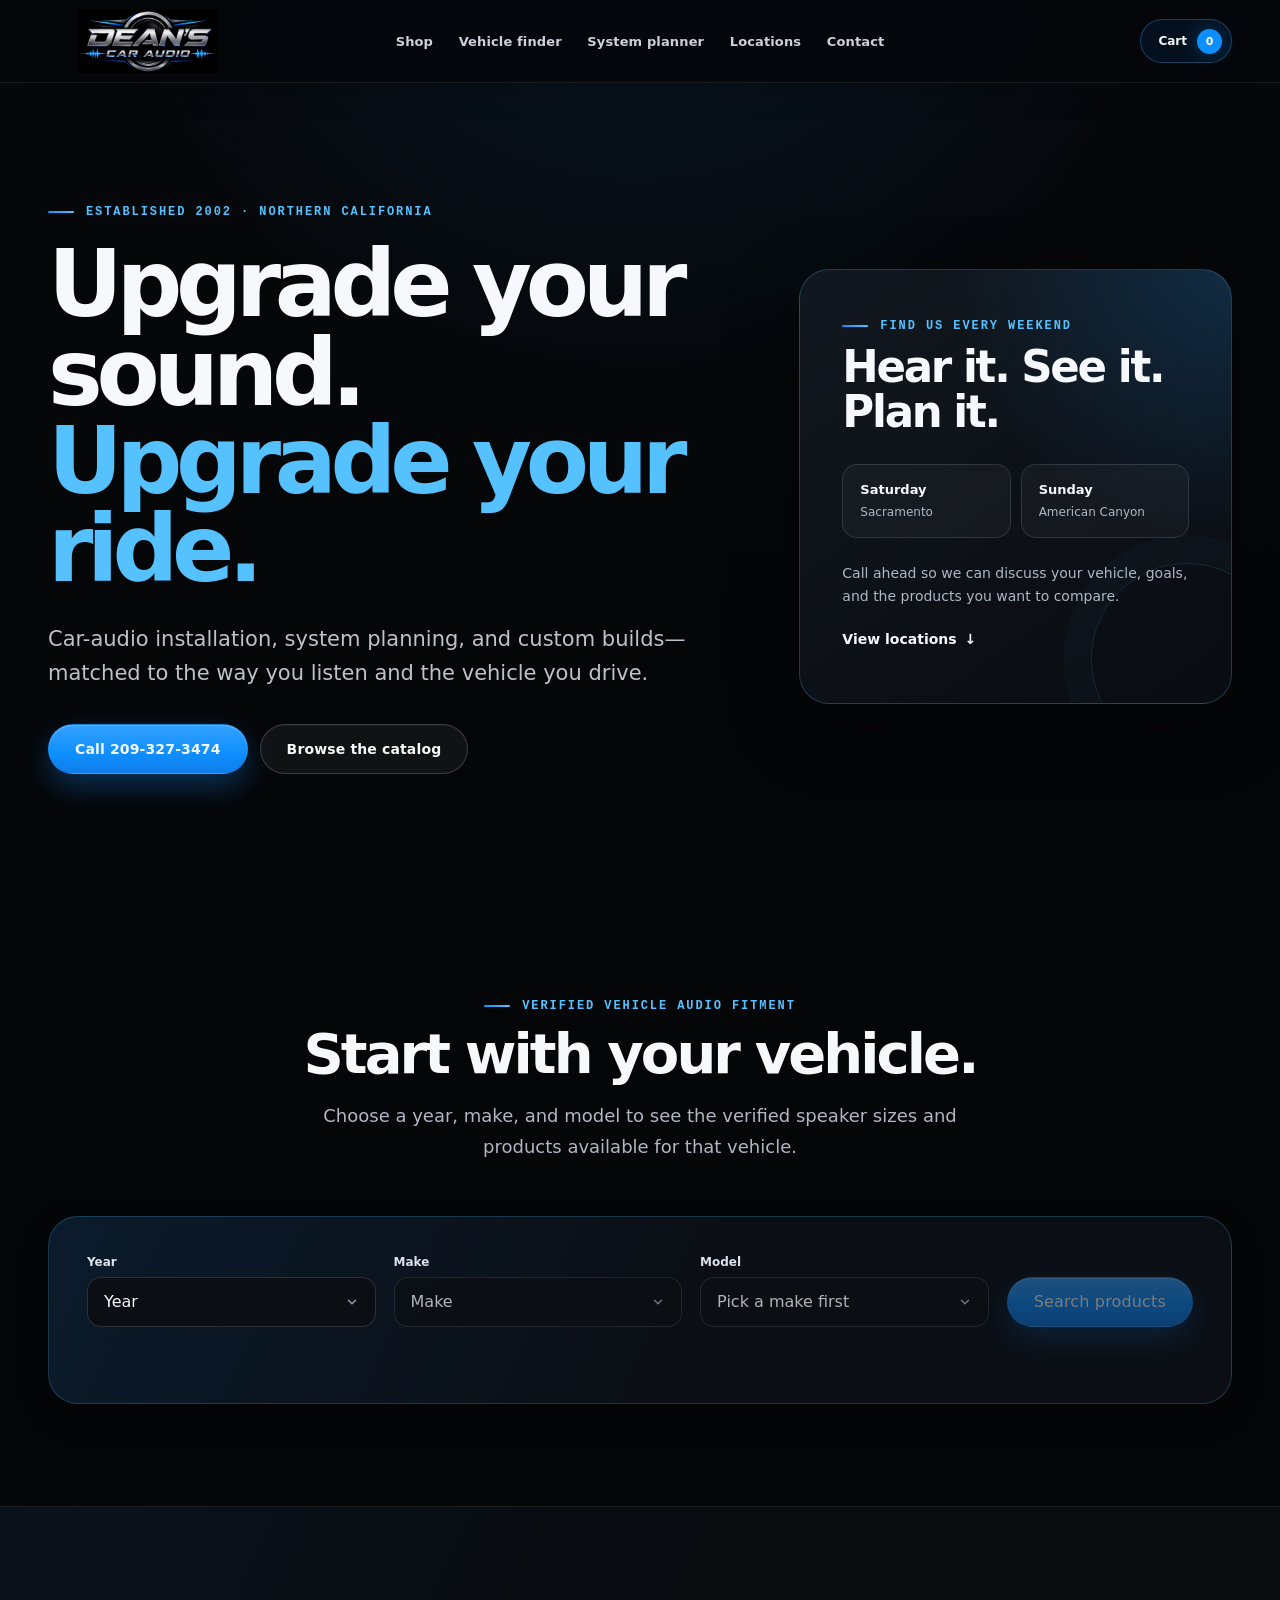
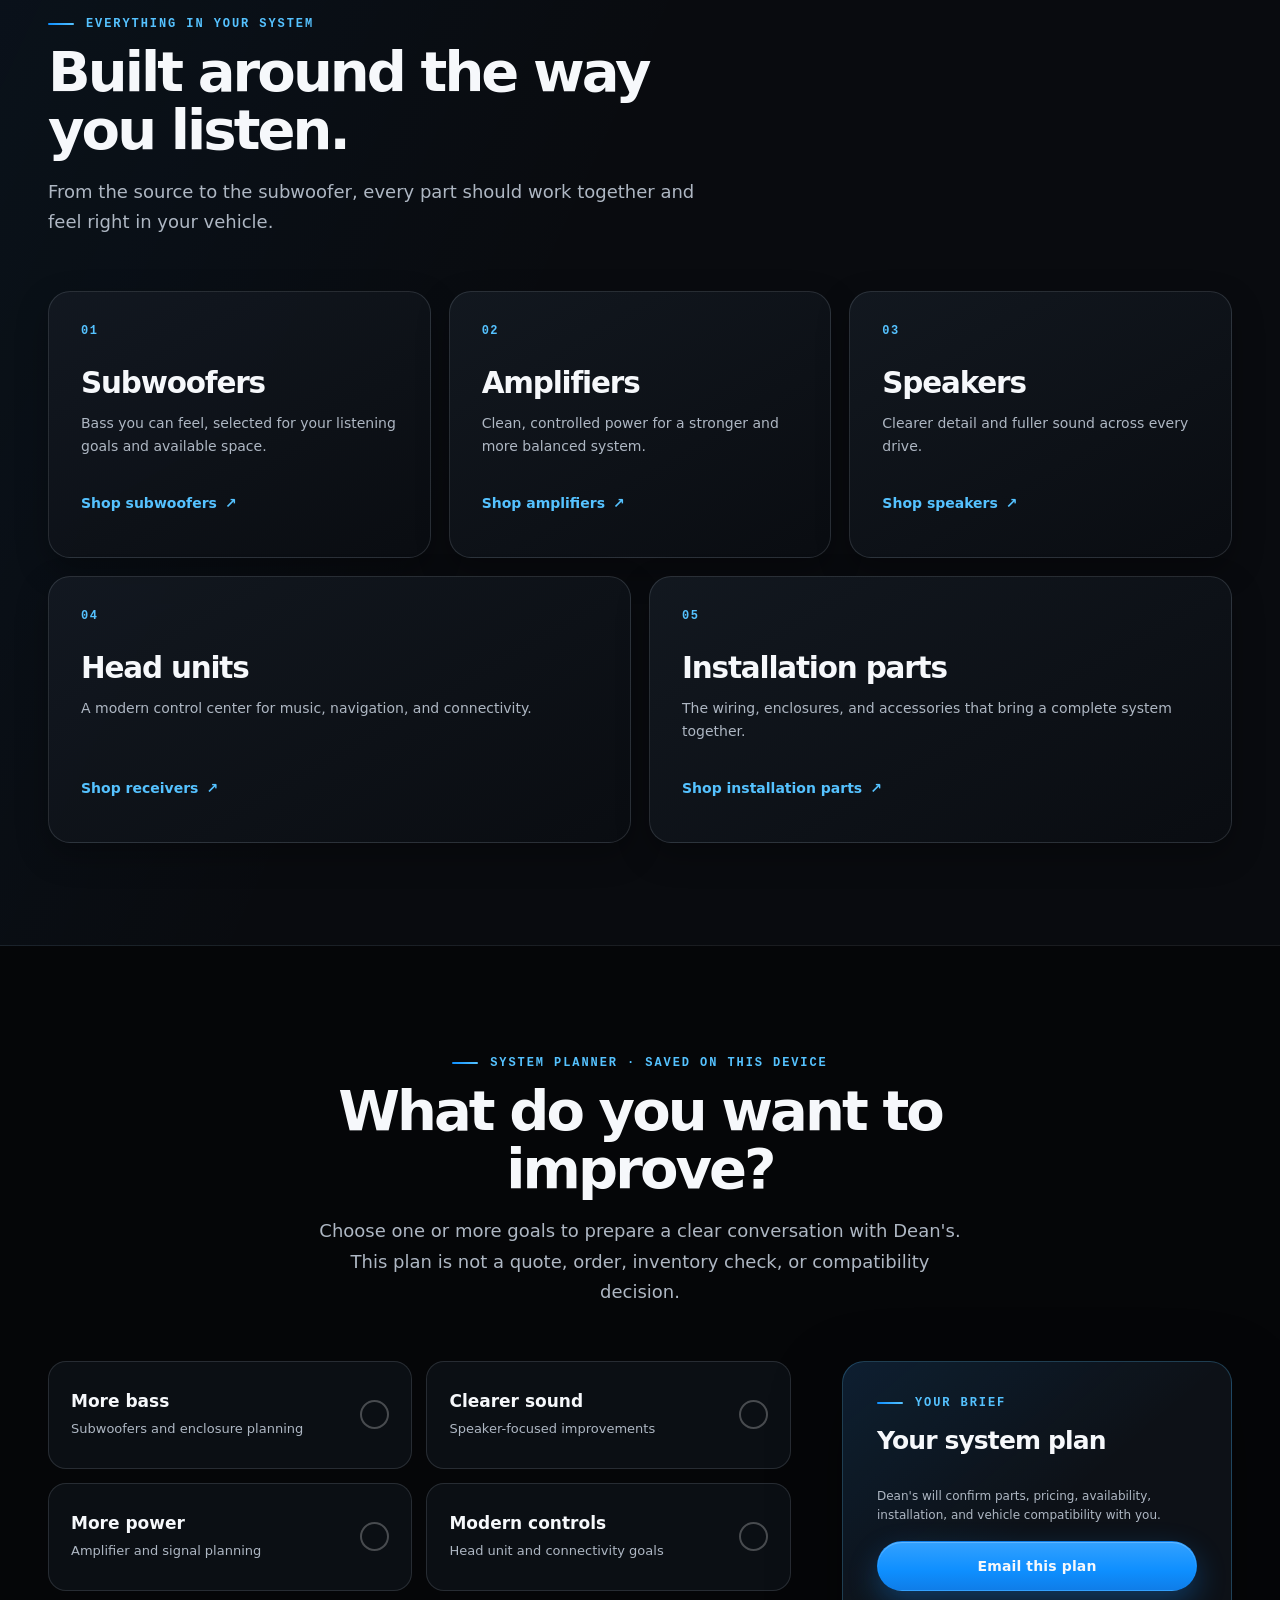
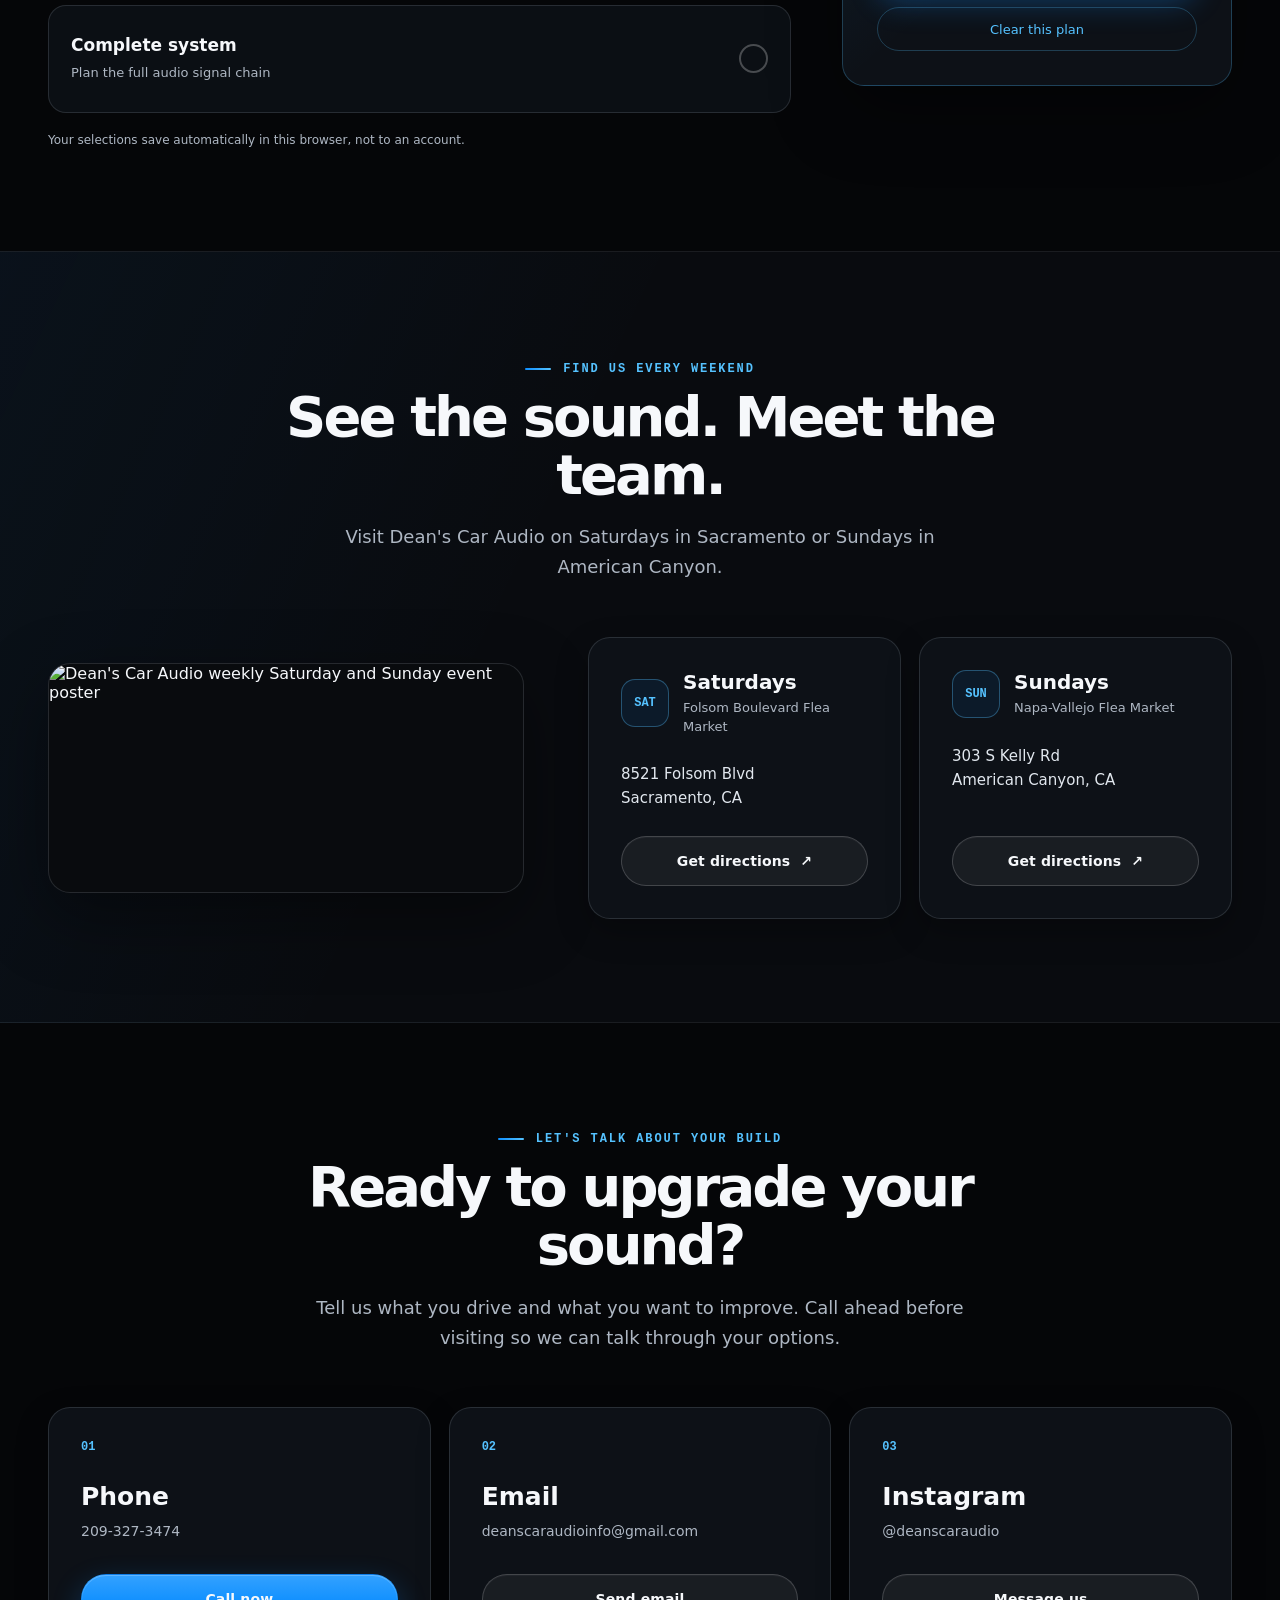
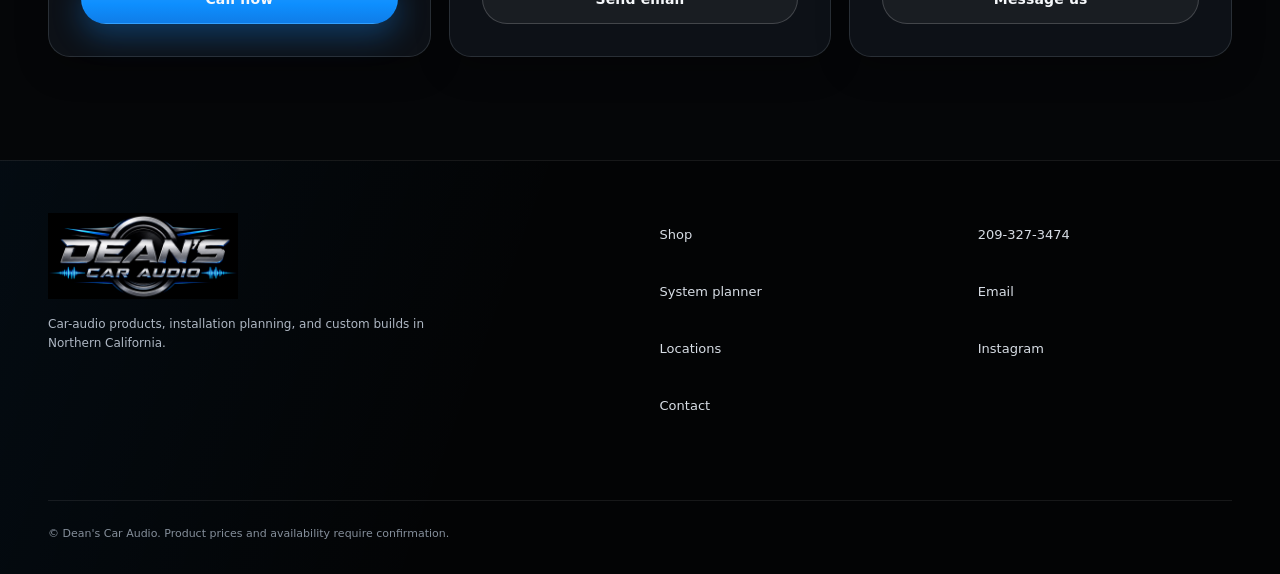
==== commit 67369cc9: "Publish redesigned site with vehicle fitment workflow" ====
--- a/index.html
+++ b/index.html
@@ -5,13 +5,13 @@
     <meta name="viewport" content="width=device-width, initial-scale=1" />
     <meta
       name="description"
-      content="Dean's Car Audio - Car audio installation and custom builds, serving Sacramento and American Canyon."
+      content="Dean's Car Audio provides car-audio installation and custom builds in Northern California. Browse products, plan a system, and contact the team."
     />
     <meta name="theme-color" content="#050608" />
-    <title>Dean's Car Audio | Upgrade your sound</title>
-    <link rel="icon" type="image/png" href="assets/brand/favicon.png?v=1.2.0" />
-    <link rel="apple-touch-icon" href="assets/brand/apple-touch-icon.png?v=1.2.0" />
-    <link rel="stylesheet" href="assets/css/commerce.css?v=1.3.0" />
+    <title>Dean's Car Audio | Upgrade Your Sound</title>
+    <link rel="icon" type="image/png" sizes="64x64" href="assets/brand/favicon.png?v=2.3.0" />
+    <link rel="apple-touch-icon" href="assets/brand/apple-touch-icon.png?v=2.3.0" />
+    <link rel="stylesheet" href="assets/css/commerce.css?v=2.4.2" />
   </head>
   <body class="dca-commerce-page">
     <div class="dca-commerce-shell">
@@ -19,17 +19,20 @@
 
       <header class="dca-commerce-header">
         <div class="dca-commerce-header-inner">
-          <a class="dca-commerce-brand" href="index.html" aria-label="Dean's Car Audio home" style="display: flex; align-items: center;">
-            <img src="assets/brand/logo.png?v=1.2.0" alt="Dean's Car Audio Logo" style="height: 46px; width: auto;" />
+          <a class="dca-commerce-brand" href="index.html" aria-label="Dean's Car Audio home">
+            <img src="assets/brand/logo.png?v=2.3.0" alt="Dean's Car Audio" />
           </a>
-          <nav class="dca-commerce-nav" id="store-navigation" aria-label="Store navigation" data-store-navigation>
+          <nav class="dca-commerce-nav" id="store-navigation" aria-label="Primary navigation" data-store-navigation>
             <a href="catalog.html" data-commerce-link="catalog">Shop</a>
             <a href="#fitment-finder">Vehicle finder</a>
             <a href="#planner">System planner</a>
+            <a href="#locations">Locations</a>
             <a href="#contact">Contact</a>
           </nav>
           <div class="dca-commerce-header-actions">
-            <button class="dca-commerce-nav-toggle" type="button" aria-expanded="false" aria-controls="store-navigation" data-nav-toggle>Menu</button>
+            <button class="dca-commerce-nav-toggle" type="button" aria-expanded="false" aria-controls="store-navigation" data-nav-toggle>
+              <span>Menu</span>
+            </button>
             <a class="dca-commerce-cart-link" href="cart.html" data-commerce-link="cart">
               <span>Cart</span>
               <span class="dca-commerce-cart-count" data-cart-count>0</span>
@@ -39,259 +42,220 @@
       </header>
 
       <main class="dca-commerce-main" id="main-content">
-        <section class="dca-commerce-hero" aria-labelledby="home-title" style="text-align: center; padding: 80px 0 60px;">
-          <div class="dca-commerce-content" style="max-width: 800px; margin: 0 auto; display: flex; flex-direction: column; align-items: center; gap: 18px;">
-            <span class="dca-commerce-eyebrow" style="letter-spacing: 0.12em;">ESTABLISHED 2002 · NORTHERN CALIFORNIA</span>
-            <h1 id="home-title" style="font-size: clamp(38px, 5.5vw, 64px); font-weight: 850; letter-spacing: -0.045em; margin: 0; line-height: 1.05;">Upgrade your sound.<br><span>Upgrade your ride.</span></h1>
-            <p class="dca-commerce-hero-lede" style="font-size: 19px; color: var(--muted); margin: 0; line-height: 1.6; max-width: 650px;">
-              Car audio installation and custom builds. Find us every weekend: Saturdays in Sacramento & Sundays in American Canyon.
-            </p>
-            <div style="margin-top: 15px; display: flex; gap: 15px; flex-wrap: wrap; justify-content: center;">
-                <a href="tel:2093273474" class="dca-commerce-button dca-commerce-button-primary">Call 209-327-3474</a>
-                <a class="dca-commerce-button dca-commerce-button-secondary js-commerce-link" href="catalog.html">Browse Shop Catalog</a>
-            </div>
-          </div>
-        </section>
-
-        <section id="fitment-finder" class="dca-commerce-content" style="padding-top: var(--section-space); padding-bottom: var(--section-space);">
-            <div style="margin-bottom: 40px; text-align: center;">
-                <span class="dca-commerce-eyebrow">VEHICLE FINDER · VERIFIED AUDIO FITMENT</span>
-                <h2 style="font-size: clamp(32px, 4vw, 48px); margin: 10px 0; letter-spacing: -0.045em; font-weight: 750;">Choose your vehicle.</h2>
-                <p style="color: var(--muted); max-width: 600px; margin: 0 auto; line-height: 1.6; font-size: 17px;">Choose a year, make, and model to see its speaker sizes and verified matching products.</p>
-            </div>
-            <div style="background: rgba(13, 16, 21, 0.6); border: 1px solid var(--line); border-radius: 24px; padding: 30px; margin-top: 30px;">
-                <form id="fitment-form" style="display: grid; grid-template-columns: repeat(auto-fit, minmax(200px, 1fr)); gap: 20px; align-items: end;">
-                    <div style="display: grid; gap: 8px;">
-                      <label for="fitment-year" style="color: #d3d6da; font-size: 12px; font-weight: 600;">Year</label>
-                      <select class="dca-commerce-select" id="fitment-year" name="year" required>
-                        <option value="">Select year</option>
-                      </select>
-                    </div>
-
-                    <div style="display: grid; gap: 8px;">
-                      <label for="fitment-make" style="color: #d3d6da; font-size: 12px; font-weight: 600;">Make</label>
-                      <select class="dca-commerce-select" id="fitment-make" name="make" required disabled>
-                        <option value="">Select a year first</option>
-                      </select>
-                    </div>
-
-                    <div style="display: grid; gap: 8px;">
-                      <label for="fitment-model" style="color: #d3d6da; font-size: 12px; font-weight: 600;">Model</label>
-                      <select class="dca-commerce-select" id="fitment-model" name="model" required disabled>
-                        <option value="">Select a make first</option>
-                      </select>
-                    </div>
-
-                    <button class="dca-commerce-button dca-commerce-button-primary" id="fitment-submit" type="submit" disabled style="min-height: 47px; padding: 0 30px;">
-                      Search products
-                    </button>
-                </form>
-                <div id="fitment-status" role="status" aria-live="polite" style="margin-top: 15px; color: var(--blue-bright); font-size: 13px; min-height: 20px;"></div>
-            </div>
-            <div data-vehicle-specs-panel style="margin-top: 18px;"></div>
-        </section>
-
-        <section class="dca-commerce-catalog" style="background: rgba(13, 16, 21, 0.4); border-top: 1px solid var(--line); border-bottom: 1px solid var(--line);">
-          <div class="dca-commerce-content">
-             <div style="margin-bottom: 50px;">
-                 <span class="dca-commerce-eyebrow">EVERYTHING IN YOUR SYSTEM</span>
-                 <h2 style="font-size: clamp(32px, 4vw, 48px); margin: 10px 0; letter-spacing: -0.045em; font-weight: 750;">Built around the way you listen.</h2>
-                 <p style="color: var(--muted); max-width: 600px; line-height: 1.6; font-size: 17px;">From the source to the subwoofer, every part should work together and feel right in your vehicle.</p>
-             </div>
-             <div class="dca-commerce-product-grid" style="grid-template-columns: repeat(auto-fill, minmax(280px, 1fr));">
-                 <a href="catalog.html?category=subwoofers" class="dca-commerce-product-card" style="padding: 24px; text-decoration: none;">
-                    <span class="dca-commerce-eyebrow" style="color: var(--muted);">01</span>
-                    <h3 style="margin: 15px 0 10px; font-size: 24px;">Subwoofers</h3>
-                    <p style="color: var(--muted); margin: 0 0 20px; font-size: 14px; line-height: 1.5; flex-grow: 1;">Bass you can feel, selected for the way you listen.</p>
-                    <span style="color: var(--blue-bright); font-weight: bold; font-size: 14px;">Shop subwoofers ↗</span>
-                 </a>
-                 <a href="catalog.html?category=amplifiers" class="dca-commerce-product-card" style="padding: 24px; text-decoration: none;">
-                    <span class="dca-commerce-eyebrow" style="color: var(--muted);">02</span>
-                    <h3 style="margin: 15px 0 10px; font-size: 24px;">Amplifiers</h3>
-                    <p style="color: var(--muted); margin: 0 0 20px; font-size: 14px; line-height: 1.5; flex-grow: 1;">The clean power behind a stronger car audio system.</p>
-                    <span style="color: var(--blue-bright); font-weight: bold; font-size: 14px;">Shop amplifiers ↗</span>
-                 </a>
-                 <a href="catalog.html?category=speakers" class="dca-commerce-product-card" style="padding: 24px; text-decoration: none;">
-                    <span class="dca-commerce-eyebrow" style="color: var(--muted);">03</span>
-                    <h3 style="margin: 15px 0 10px; font-size: 24px;">Speakers</h3>
-                    <p style="color: var(--muted); margin: 0 0 20px; font-size: 14px; line-height: 1.5; flex-grow: 1;">Clearer detail and fuller sound across every drive.</p>
-                    <span style="color: var(--blue-bright); font-weight: bold; font-size: 14px;">Shop speakers ↗</span>
-                 </a>
-                 <a href="catalog.html?category=receivers" class="dca-commerce-product-card" style="padding: 24px; text-decoration: none;">
-                    <span class="dca-commerce-eyebrow" style="color: var(--muted);">04</span>
-                    <h3 style="margin: 15px 0 10px; font-size: 24px;">Head units</h3>
-                    <p style="color: var(--muted); margin: 0 0 20px; font-size: 14px; line-height: 1.5; flex-grow: 1;">A modern control center for music and connectivity.</p>
-                    <span style="color: var(--blue-bright); font-weight: bold; font-size: 14px;">Shop receivers ↗</span>
-                 </a>
-                 <a href="catalog.html?category=installation" class="dca-commerce-product-card" style="padding: 24px; text-decoration: none;">
-                    <span class="dca-commerce-eyebrow" style="color: var(--muted);">05</span>
-                    <h3 style="margin: 15px 0 10px; font-size: 24px;">Custom installs</h3>
-                    <p style="color: var(--muted); margin: 0 0 20px; font-size: 14px; line-height: 1.5; flex-grow: 1;">A complete setup planned around your vehicle and goals.</p>
-                    <span style="color: var(--blue-bright); font-weight: bold; font-size: 14px;">Shop installation parts ↗</span>
-                 </a>
-             </div>
-          </div>
-        </section>
-
-        <section id="planner" class="dca-commerce-content" style="padding-top: var(--section-space); padding-bottom: var(--section-space);">
-            <div style="margin-bottom: 40px; text-align: center;">
-                <span class="dca-commerce-eyebrow">SYSTEM PLANNER · THIS DEVICE</span>
-                <h2 style="font-size: clamp(32px, 4vw, 48px); margin: 10px 0; letter-spacing: -0.045em; font-weight: 750;">What do you want to improve?</h2>
-                <p style="color: var(--muted); max-width: 600px; margin: 0 auto; line-height: 1.6; font-size: 17px;">Build a simple plan around your current vehicle and the parts of your system you want to discuss. This does not show products, prices, inventory, or vehicle compatibility.</p>
-            </div>
-            
-            <div style="display: grid; grid-template-columns: minmax(0, 1fr) minmax(300px, 400px); gap: 40px; align-items: start;">
-               <div style="display: grid; gap: 15px;">
-                  <button class="dca-commerce-category-filter" style="border: 1px solid var(--line); padding: 20px; border-radius: 18px;" data-planner-btn="bass" aria-pressed="false">
-                      <div>
-                         <strong style="color: #fff; font-size: 16px; display: block; margin-bottom: 5px;">More bass</strong>
-                         <span style="color: var(--muted); font-size: 13px;">Subwoofers and enclosure planning</span>
-                      </div>
-                  </button>
-                  <button class="dca-commerce-category-filter" style="border: 1px solid var(--line); padding: 20px; border-radius: 18px;" data-planner-btn="sound" aria-pressed="false">
-                      <div>
-                         <strong style="color: #fff; font-size: 16px; display: block; margin-bottom: 5px;">Clearer sound</strong>
-                         <span style="color: var(--muted); font-size: 13px;">Speaker-focused improvements</span>
-                      </div>
-                  </button>
-                  <button class="dca-commerce-category-filter" style="border: 1px solid var(--line); padding: 20px; border-radius: 18px;" data-planner-btn="power" aria-pressed="false">
-                      <div>
-                         <strong style="color: #fff; font-size: 16px; display: block; margin-bottom: 5px;">More power</strong>
-                         <span style="color: var(--muted); font-size: 13px;">Amplifier and signal planning</span>
-                      </div>
-                  </button>
-                  <button class="dca-commerce-category-filter" style="border: 1px solid var(--line); padding: 20px; border-radius: 18px;" data-planner-btn="controls" aria-pressed="false">
-                      <div>
-                         <strong style="color: #fff; font-size: 16px; display: block; margin-bottom: 5px;">Modern controls</strong>
-                         <span style="color: var(--muted); font-size: 13px;">Head unit and connectivity goals</span>
-                      </div>
-                  </button>
-                  <button class="dca-commerce-category-filter" style="border: 1px solid var(--line); padding: 20px; border-radius: 18px;" data-planner-btn="system" aria-pressed="false">
-                      <div>
-                         <strong style="color: #fff; font-size: 16px; display: block; margin-bottom: 5px;">Complete system</strong>
-                         <span style="color: var(--muted); font-size: 13px;">Plan the full audio signal chain</span>
-                      </div>
-                  </button>
-                  <p style="color: var(--muted); font-size: 12px; margin-top: 10px;">Changes save automatically in this browser, not to an account.</p>
-               </div>
-               
-               <div class="dca-commerce-filter-panel" style="position: sticky; top: 98px;">
-                   <h3 style="margin: 0 0 15px; font-size: 20px;">Your system plan</h3>
-                   <div data-planner-summary style="color: var(--muted); font-size: 14px; margin: 0 0 20px; line-height: 1.5;">
-                       General system plan<br>Choose one or more areas to build your plan.
-                   </div>
-                   <p style="color: var(--muted); font-size: 12px; margin: 0 0 20px; line-height: 1.5;">This plan is not a quote, order, reservation, or compatibility decision.</p>
-                   <a href="#contact" data-planner-contact class="dca-commerce-button dca-commerce-button-primary" style="width: 100%;">Talk to Dean's</a>
-                   <button data-planner-clear class="dca-commerce-reset" style="margin-top: 15px; width: 100%; text-align: center;">Clear this plan</button>
-               </div>
-            </div>
-        </section>
-
-        <section id="locations" class="dca-commerce-catalog" style="background: rgba(13, 16, 21, 0.4); border-top: 1px solid var(--line);">
-          <div class="dca-commerce-content">
-             <div style="margin-bottom: 50px; text-align: center;">
-                 <span class="dca-commerce-eyebrow">FIND US EVERY WEEKEND</span>
-                 <h2 style="font-size: clamp(32px, 4vw, 48px); margin: 10px 0; letter-spacing: -0.045em; font-weight: 750;">See the sound. Meet the team.</h2>
-                 <p style="color: var(--muted); max-width: 600px; margin: 0 auto; line-height: 1.6; font-size: 17px;">Visit Dean's Car Audio on Saturdays in Sacramento or Sundays in American Canyon.</p>
-             </div>
-             
-             <div style="display: grid; grid-template-columns: repeat(auto-fit, minmax(300px, 1fr)); gap: 40px; align-items: center; justify-content: center;">
-                 <div>
-                    <img src="assets/img/deans_poster.jpg?v=1.1.1" alt="Dean's Car Audio Weekly Event Poster" style="width: 100%; max-width: 420px; border-radius: 20px; border: 1px solid var(--line); box-shadow: 0 20px 50px rgba(0,0,0,0.5); margin: 0 auto; display: block;" />
-                 </div>
-                 <div style="display: grid; gap: 20px; align-content: start;">
-                     <div class="dca-commerce-source-card" style="padding: 30px; background: var(--surface); border: 1px solid var(--line); border-radius: 24px; margin: 0;">
-                        <div style="display: flex; gap: 15px; align-items: center; margin-bottom: 20px;">
-                            <span class="dca-commerce-source-number" style="width: 48px; height: 48px; font-size: 14px;">SAT</span>
-                            <div>
-                                <h3 style="margin: 0; font-size: 20px; color: #fff;">Saturdays</h3>
-                                <p style="margin: 5px 0 0; color: var(--muted);">Folsom Boulevard Flea Market</p>
-                            </div>
-                        </div>
-                        <p style="margin: 0 0 20px; color: var(--foreground); min-height: 40px;">8521 Folsom Blvd, Sacramento, CA</p>
-                        <a href="https://maps.google.com/?q=8521+Folsom+Blvd,+Sacramento,+CA" target="_blank" class="dca-commerce-button dca-commerce-button-secondary" style="width: 100%;">Get directions ↗</a>
-                     </div>
-                     
-                     <div class="dca-commerce-source-card" style="padding: 30px; background: var(--surface); border: 1px solid var(--line); border-radius: 24px; margin: 0;">
-                        <div style="display: flex; gap: 15px; align-items: center; margin-bottom: 20px;">
-                            <span class="dca-commerce-source-number" style="width: 48px; height: 48px; font-size: 14px;">SUN</span>
-                            <div>
-                                <h3 style="margin: 0; font-size: 20px; color: #fff;">Sundays</h3>
-                                <p style="margin: 5px 0 0; color: var(--muted);">Napa-Vallejo Flea Market</p>
-                            </div>
-                        </div>
-                        <p style="margin: 0 0 20px; color: var(--foreground); min-height: 40px;">303 S Kelly Rd, American Canyon, CA</p>
-                        <a href="https://maps.google.com/?q=303+S+Kelly+Rd,+American+Canyon,+CA" target="_blank" class="dca-commerce-button dca-commerce-button-secondary" style="width: 100%;">Get directions ↗</a>
-                     </div>
-                 </div>
-             </div>
-          </div>
-        </section>
-        
-        <section id="contact" class="dca-commerce-content" style="padding-top: var(--section-space); padding-bottom: var(--section-space);">
-            <div style="margin-bottom: 40px; text-align: center;">
-                <span class="dca-commerce-eyebrow">LET'S TALK ABOUT YOUR BUILD</span>
-                <h2 style="font-size: clamp(32px, 4vw, 48px); margin: 10px 0; letter-spacing: -0.045em; font-weight: 750;">Ready to upgrade your sound?</h2>
-                <p style="color: var(--muted); max-width: 600px; margin: 0 auto; line-height: 1.6; font-size: 17px;">Tell us what you drive and what you want to improve. Call, email, or send us a message on Instagram.</p>
-                <p style="color: var(--blue-bright); font-weight: bold; margin-top: 20px;">Before you visit: Call ahead to talk through what you're looking for.</p>
-            </div>
-            
-            <div class="dca-commerce-product-grid" style="grid-template-columns: repeat(auto-fit, minmax(250px, 1fr)); text-align: center;">
-                 <div class="dca-commerce-product-card" style="padding: 30px; display: flex; flex-direction: column; align-items: center; justify-content: center;">
-                     <h3 style="margin: 0 0 10px; font-size: 20px;">Phone</h3>
-                     <p style="margin: 0 0 20px; color: var(--muted);">209-327-3474</p>
-                     <a href="tel:2093273474" class="dca-commerce-button dca-commerce-button-primary">Call now ↗</a>
-                 </div>
-                 <div class="dca-commerce-product-card" style="padding: 30px; display: flex; flex-direction: column; align-items: center; justify-content: center;">
-                     <h3 style="margin: 0 0 10px; font-size: 20px;">Email</h3>
-                     <p style="margin: 0 0 20px; color: var(--muted); font-size: 14px;">deanscaraudioinfo@gmail.com</p>
-                     <a href="mailto:deanscaraudioinfo@gmail.com" class="dca-commerce-button dca-commerce-button-primary">Send an email ↗</a>
-                 </div>
-                 <div class="dca-commerce-product-card" style="padding: 30px; display: flex; flex-direction: column; align-items: center; justify-content: center;">
-                     <h3 style="margin: 0 0 10px; font-size: 20px;">Instagram</h3>
-                     <p style="margin: 0 0 20px; color: var(--muted);">@deanscaraudio</p>
-                     <a href="https://instagram.com/deanscaraudio" target="_blank" class="dca-commerce-button dca-commerce-button-primary">View our work ↗</a>
-                 </div>
-            </div>
+        <section class="dca-commerce-hero dca-home-hero" aria-labelledby="home-title">
+          <div class="dca-commerce-content dca-home-hero-grid">
+            <div class="dca-home-hero-copy">
+              <span class="dca-commerce-eyebrow">Established 2002 · Northern California</span>
+              <h1 id="home-title">Upgrade your sound. <span>Upgrade your ride.</span></h1>
+              <p class="dca-commerce-hero-lede">
+                Car-audio installation, system planning, and custom builds—matched to the way you listen and the vehicle you drive.
+              </p>
+              <div class="dca-commerce-actions">
+                <a href="tel:+12093273474" class="dca-commerce-button dca-commerce-button-primary">Call 209-327-3474</a>
+                <a class="dca-commerce-button dca-commerce-button-secondary" href="catalog.html" data-commerce-link="catalog">Browse the catalog</a>
+              </div>
+            </div>
+            <aside class="dca-home-visit-card" aria-labelledby="weekend-title">
+              <span class="dca-commerce-eyebrow">Find us every weekend</span>
+              <h2 id="weekend-title">Hear it. See it. Plan it.</h2>
+              <div class="dca-home-schedule">
+                <div><strong>Saturday</strong><span>Sacramento</span></div>
+                <div><strong>Sunday</strong><span>American Canyon</span></div>
+              </div>
+              <p>Call ahead so we can discuss your vehicle, goals, and the products you want to compare.</p>
+              <a href="#locations" class="dca-text-link">View locations <span aria-hidden="true">↓</span></a>
+            </aside>
+          </div>
+        </section>
+
+        <section id="fitment-finder" class="dca-commerce-section" aria-labelledby="fitment-title">
+          <div class="dca-commerce-content">
+            <header class="dca-section-heading dca-section-heading-centered">
+              <span class="dca-commerce-eyebrow">Verified vehicle audio fitment</span>
+              <h2 id="fitment-title">Start with your vehicle.</h2>
+              <p>Choose a year, make, and model to see the verified speaker sizes and products available for that vehicle.</p>
+            </header>
+            <div class="dca-fitment-card">
+              <form id="fitment-form" class="dca-fitment-form">
+                <div class="dca-field">
+                  <label for="fitment-year">Year</label>
+                  <select class="dca-commerce-select" id="fitment-year" name="year" required>
+                    <option value="">Select year</option>
+                  </select>
+                </div>
+                <div class="dca-field">
+                  <label for="fitment-make">Make</label>
+                  <select class="dca-commerce-select" id="fitment-make" name="make" required disabled>
+                    <option value="">Select a year first</option>
+                  </select>
+                </div>
+                <div class="dca-field">
+                  <label for="fitment-model">Model</label>
+                  <select class="dca-commerce-select" id="fitment-model" name="model" required disabled>
+                    <option value="">Select a make first</option>
+                  </select>
+                </div>
+                <button class="dca-commerce-button dca-commerce-button-primary" id="fitment-submit" type="submit" disabled>Search products</button>
+              </form>
+              <p class="dca-fitment-status" id="fitment-status" role="status" aria-live="polite"></p>
+            </div>
+            <div data-vehicle-specs-panel></div>
+          </div>
+        </section>
+
+        <section class="dca-commerce-section dca-commerce-section-alt" aria-labelledby="categories-title">
+          <div class="dca-commerce-content">
+            <header class="dca-section-heading">
+              <span class="dca-commerce-eyebrow">Everything in your system</span>
+              <h2 id="categories-title">Built around the way you listen.</h2>
+              <p>From the source to the subwoofer, every part should work together and feel right in your vehicle.</p>
+            </header>
+            <div class="dca-home-category-grid">
+              <a href="catalog.html?category=subwoofers" class="dca-home-category-card">
+                <span class="dca-home-category-number">01</span>
+                <h3>Subwoofers</h3>
+                <p>Bass you can feel, selected for your listening goals and available space.</p>
+                <span class="dca-text-link">Shop subwoofers <span aria-hidden="true">↗</span></span>
+              </a>
+              <a href="catalog.html?category=amplifiers" class="dca-home-category-card">
+                <span class="dca-home-category-number">02</span>
+                <h3>Amplifiers</h3>
+                <p>Clean, controlled power for a stronger and more balanced system.</p>
+                <span class="dca-text-link">Shop amplifiers <span aria-hidden="true">↗</span></span>
+              </a>
+              <a href="catalog.html?category=speakers" class="dca-home-category-card">
+                <span class="dca-home-category-number">03</span>
+                <h3>Speakers</h3>
+                <p>Clearer detail and fuller sound across every drive.</p>
+                <span class="dca-text-link">Shop speakers <span aria-hidden="true">↗</span></span>
+              </a>
+              <a href="catalog.html?category=receivers" class="dca-home-category-card">
+                <span class="dca-home-category-number">04</span>
+                <h3>Head units</h3>
+                <p>A modern control center for music, navigation, and connectivity.</p>
+                <span class="dca-text-link">Shop receivers <span aria-hidden="true">↗</span></span>
+              </a>
+              <a href="catalog.html?category=installation" class="dca-home-category-card">
+                <span class="dca-home-category-number">05</span>
+                <h3>Installation parts</h3>
+                <p>The wiring, enclosures, and accessories that bring a complete system together.</p>
+                <span class="dca-text-link">Shop installation parts <span aria-hidden="true">↗</span></span>
+              </a>
+            </div>
+          </div>
+        </section>
+
+        <section id="planner" class="dca-commerce-section" aria-labelledby="planner-title">
+          <div class="dca-commerce-content">
+            <header class="dca-section-heading dca-section-heading-centered">
+              <span class="dca-commerce-eyebrow">System planner · Saved on this device</span>
+              <h2 id="planner-title">What do you want to improve?</h2>
+              <p>Choose one or more goals to prepare a clear conversation with Dean's. This plan is not a quote, order, inventory check, or compatibility decision.</p>
+            </header>
+            <div class="dca-planner-layout">
+              <div class="dca-planner-options" aria-label="Audio system goals">
+                <button class="dca-planner-option" type="button" data-planner-btn="bass" aria-pressed="false">
+                  <span><strong>More bass</strong><small>Subwoofers and enclosure planning</small></span>
+                </button>
+                <button class="dca-planner-option" type="button" data-planner-btn="sound" aria-pressed="false">
+                  <span><strong>Clearer sound</strong><small>Speaker-focused improvements</small></span>
+                </button>
+                <button class="dca-planner-option" type="button" data-planner-btn="power" aria-pressed="false">
+                  <span><strong>More power</strong><small>Amplifier and signal planning</small></span>
+                </button>
+                <button class="dca-planner-option" type="button" data-planner-btn="controls" aria-pressed="false">
+                  <span><strong>Modern controls</strong><small>Head unit and connectivity goals</small></span>
+                </button>
+                <button class="dca-planner-option" type="button" data-planner-btn="system" aria-pressed="false">
+                  <span><strong>Complete system</strong><small>Plan the full audio signal chain</small></span>
+                </button>
+                <p class="dca-planner-storage-note">Your selections save automatically in this browser, not to an account.</p>
+              </div>
+              <aside class="dca-planner-summary-card" aria-labelledby="planner-summary-title">
+                <span class="dca-commerce-eyebrow">Your brief</span>
+                <h3 id="planner-summary-title">Your system plan</h3>
+                <div class="dca-planner-summary" data-planner-summary>
+                  General system plan<br />Choose one or more areas to build your plan.
+                </div>
+                <p class="dca-planner-disclaimer">Dean's will confirm parts, pricing, availability, installation, and vehicle compatibility with you.</p>
+                <a href="#contact" data-planner-contact class="dca-commerce-button dca-commerce-button-primary">Email this plan</a>
+                <button data-planner-clear class="dca-commerce-reset" type="button">Clear this plan</button>
+              </aside>
+            </div>
+          </div>
+        </section>
+
+        <section id="locations" class="dca-commerce-section dca-commerce-section-alt" aria-labelledby="locations-title">
+          <div class="dca-commerce-content">
+            <header class="dca-section-heading dca-section-heading-centered">
+              <span class="dca-commerce-eyebrow">Find us every weekend</span>
+              <h2 id="locations-title">See the sound. Meet the team.</h2>
+              <p>Visit Dean's Car Audio on Saturdays in Sacramento or Sundays in American Canyon.</p>
+            </header>
+            <div class="dca-locations-layout">
+              <img class="dca-locations-poster" src="assets/img/deans_poster.jpg?v=2.3.0" alt="Dean's Car Audio weekly Saturday and Sunday event poster" loading="lazy" width="682" height="165" />
+              <div class="dca-location-cards">
+                <article class="dca-location-card">
+                  <div class="dca-location-card-heading"><span>SAT</span><div><h3>Saturdays</h3><p>Folsom Boulevard Flea Market</p></div></div>
+                  <address>8521 Folsom Blvd<br />Sacramento, CA</address>
+                  <a href="https://maps.google.com/?q=8521+Folsom+Blvd,+Sacramento,+CA" target="_blank" rel="noreferrer" class="dca-commerce-button dca-commerce-button-secondary">Get directions <span aria-hidden="true">↗</span></a>
+                </article>
+                <article class="dca-location-card">
+                  <div class="dca-location-card-heading"><span>SUN</span><div><h3>Sundays</h3><p>Napa-Vallejo Flea Market</p></div></div>
+                  <address>303 S Kelly Rd<br />American Canyon, CA</address>
+                  <a href="https://maps.google.com/?q=303+S+Kelly+Rd,+American+Canyon,+CA" target="_blank" rel="noreferrer" class="dca-commerce-button dca-commerce-button-secondary">Get directions <span aria-hidden="true">↗</span></a>
+                </article>
+              </div>
+            </div>
+          </div>
+        </section>
+
+        <section id="contact" class="dca-commerce-section" aria-labelledby="contact-title">
+          <div class="dca-commerce-content">
+            <header class="dca-section-heading dca-section-heading-centered">
+              <span class="dca-commerce-eyebrow">Let's talk about your build</span>
+              <h2 id="contact-title">Ready to upgrade your sound?</h2>
+              <p>Tell us what you drive and what you want to improve. Call ahead before visiting so we can talk through your options.</p>
+            </header>
+            <div class="dca-contact-grid">
+              <article class="dca-contact-card"><span>01</span><h3>Phone</h3><p>209-327-3474</p><a href="tel:+12093273474" class="dca-commerce-button dca-commerce-button-primary">Call now</a></article>
+              <article class="dca-contact-card"><span>02</span><h3>Email</h3><p>deanscaraudioinfo@gmail.com</p><a href="mailto:deanscaraudioinfo@gmail.com" class="dca-commerce-button dca-commerce-button-secondary">Send email</a></article>
+              <article class="dca-contact-card"><span>03</span><h3>Instagram</h3><p>@deanscaraudio</p><a href="https://www.instagram.com/deanscaraudio/" target="_blank" rel="noreferrer" class="dca-commerce-button dca-commerce-button-secondary">Message us</a></article>
+            </div>
+          </div>
         </section>
       </main>
 
       <footer class="dca-commerce-footer">
         <div class="dca-commerce-content dca-commerce-footer-inner">
-          <div class="dca-commerce-footer-copy">
-            <strong>Dean's Car Audio · Established 2002</strong>
-            <p>Manufacturer reference prices and source status are informational. Confirm Dean's price, inventory, and installation before purchase.</p>
-          </div>
-          <nav class="dca-commerce-footer-links" aria-label="Footer links">
-            <a href="tel:+12093273474">209-327-3474</a>
-            <a href="mailto:deanscaraudioinfo@gmail.com">Email</a>
-            <a href="index.html#locations">Locations</a>
-            <a href="https://www.instagram.com/deanscaraudio/" target="_blank" rel="noreferrer">Instagram</a>
+          <div class="dca-commerce-footer-brand">
+            <img src="assets/brand/logo.png?v=2.3.0" alt="Dean's Car Audio" loading="lazy" />
+            <p>Car-audio products, installation planning, and custom builds in Northern California.</p>
+          </div>
+          <nav class="dca-commerce-footer-links" aria-label="Footer navigation">
+            <a href="catalog.html">Shop</a><a href="#planner">System planner</a><a href="#locations">Locations</a><a href="#contact">Contact</a>
           </nav>
+          <div class="dca-commerce-footer-contact"><a href="tel:+12093273474">209-327-3474</a><a href="mailto:deanscaraudioinfo@gmail.com">Email</a><a href="https://www.instagram.com/deanscaraudio/" target="_blank" rel="noreferrer">Instagram</a></div>
+          <p class="dca-commerce-footer-legal">© <span data-current-year></span> Dean's Car Audio. Product prices and availability require confirmation.</p>
         </div>
       </footer>
     </div>
 
-    <script>
-      console.log('HTML loaded, scripts starting...');
-    </script>
-    <script src="assets/js/commerce/vehicle-audio-fitment-data.js?v=1.3.0"></script>
-    <script src="assets/js/commerce/catalog-data.js?v=1.1.1"></script>
-    <script src="assets/js/commerce/fitment-data.js?v=1.3.0"></script>
-    <script src="assets/js/commerce/core.js"></script>
-    <script src="assets/js/commerce/vehicle-context.js?v=1.3.0"></script>
-    <script src="assets/js/commerce/fitment-engine.js"></script>
-    <script src="assets/js/commerce/cart-store.js"></script>
-    <script src="assets/js/commerce/account-cart-adapter.js"></script>
-    <script src="assets/js/commerce/guest-account-merge.js"></script>
-    <script src="assets/js/commerce/ui.js?v=1.2.0"></script>
-    <script src="assets/js/commerce/shell.js?v=1.1.1"></script>
-    <script src="assets/js/commerce/vehicle-specs.js?v=1.3.0"></script>
-    <script src="assets/js/commerce/homepage-fitment.js?v=1.3.0"></script>
-    <script src="assets/js/commerce/home-planner.js?v=1.1.1"></script>
-    <script src="assets/js/commerce/home-bridge.js?v=1.1.1"></script>
-    <script>
-      console.log('All scripts loaded');
-    </script>
+    <noscript><p class="dca-commerce-noscript">Vehicle selection, system planning, catalog filters, and cart behavior require JavaScript.</p></noscript>
+    <script src="assets/js/commerce/vehicle-audio-fitment-data.js?v=2.5.0"></script>
+    <script src="assets/js/commerce/catalog-data.js?v=2.3.0"></script>
+    <script src="assets/js/commerce/fitment-data.js?v=2.5.0"></script>
+    <script src="assets/js/commerce/core.js?v=2.3.0"></script>
+    <script src="assets/js/commerce/vehicle-context.js?v=2.5.0"></script>
+    <script src="assets/js/commerce/fitment-engine.js?v=2.3.0"></script>
+    <script src="assets/js/commerce/cart-store.js?v=2.3.0"></script>
+    <script src="assets/js/commerce/account-cart-adapter.js?v=2.3.0"></script>
+    <script src="assets/js/commerce/guest-account-merge.js?v=2.3.0"></script>
+    <script src="assets/js/commerce/ui.js?v=2.3.0"></script>
+    <script src="assets/js/commerce/shell.js?v=2.3.0"></script>
+    <script src="assets/js/commerce/vehicle-specs.js?v=2.5.0"></script>
+    <script src="assets/js/commerce/homepage-fitment.js?v=2.5.0"></script>
+    <script src="assets/js/commerce/home-planner.js?v=2.3.0"></script>
+    <script src="assets/js/commerce/home-bridge.js?v=2.3.0"></script>
   </body>
 </html>
--- a/assets/css/commerce.css
+++ b/assets/css/commerce.css
@@ -2085,432 +2085,6 @@
   }
 }
 
-/* ── Security Badges ── */
-
-.dca-commerce-security-badges {
-  display: flex;
-  align-items: center;
-  justify-content: center;
-  gap: 16px;
-  padding-top: 14px;
-  border-top: 1px solid var(--line);
-  margin-top: 8px;
-}
-
-.dca-commerce-security-badge {
-  display: inline-flex;
-  align-items: center;
-  gap: 6px;
-  color: var(--fit-compatible);
-  font-size: 12px;
-  font-weight: 700;
-  letter-spacing: 0.06em;
-  text-transform: uppercase;
-}
-
-.dca-commerce-security-badge svg {
-  opacity: 0.8;
-}
-
-/* ── Checkout Page ── */
-
-.dca-commerce-checkout-main {
-  padding-top: clamp(32px, 5vw, 56px);
-  padding-bottom: var(--section-space);
-}
-
-.dca-commerce-checkout-hero {
-  margin-bottom: clamp(32px, 4vw, 48px);
-}
-
-.dca-commerce-checkout-hero h1 {
-  font-size: clamp(28px, 4vw, 42px);
-  font-weight: 800;
-  letter-spacing: -0.04em;
-  line-height: 1.1;
-  margin: 8px 0 0;
-}
-
-.dca-commerce-checkout-hero > p {
-  margin: 12px 0 0;
-  color: var(--muted);
-  font-size: 13px;
-  line-height: 1.6;
-  max-width: 520px;
-}
-
-/* Progress Steps */
-
-.dca-checkout-progress {
-  display: flex;
-  align-items: center;
-  gap: 0;
-  margin-bottom: clamp(28px, 4vw, 44px);
-  padding: 0;
-  list-style: none;
-  counter-reset: step;
-}
-
-.dca-checkout-progress-step {
-  flex: 1;
-  position: relative;
-  text-align: center;
-  counter-increment: step;
-}
-
-.dca-checkout-progress-step::before {
-  content: counter(step);
-  display: grid;
-  width: 40px;
-  height: 40px;
-  place-items: center;
-  margin: 0 auto 10px;
-  border: 2px solid rgba(255, 255, 255, 0.12);
-  border-radius: 50%;
-  background: var(--surface);
-  color: var(--muted);
-  font-size: 13px;
-  font-weight: 800;
-  transition: all 350ms cubic-bezier(0.4, 0, 0.2, 1);
-}
-
-.dca-checkout-progress-step.is-active::before {
-  border-color: var(--blue);
-  background: linear-gradient(135deg, var(--blue), #0a6dd9);
-  color: #fff;
-  box-shadow: 0 0 20px rgba(22, 143, 255, 0.35);
-  transform: scale(1.08);
-}
-
-.dca-checkout-progress-step.is-complete::before {
-  content: "✓";
-  border-color: var(--fit-compatible);
-  background: rgba(67, 214, 158, 0.15);
-  color: var(--fit-compatible);
-}
-
-.dca-checkout-progress-step::after {
-  content: "";
-  position: absolute;
-  top: 19px;
-  left: calc(50% + 24px);
-  width: calc(100% - 48px);
-  height: 2px;
-  background: rgba(255, 255, 255, 0.08);
-  transition: background 350ms ease;
-}
-
-.dca-checkout-progress-step:last-child::after {
-  display: none;
-}
-
-.dca-checkout-progress-step.is-complete::after {
-  background: var(--fit-compatible);
-}
-
-.dca-checkout-progress-label {
-  font-size: 12px;
-  font-weight: 700;
-  letter-spacing: 0.08em;
-  text-transform: uppercase;
-  color: var(--muted);
-  transition: color 300ms ease;
-}
-
-.dca-checkout-progress-step.is-active .dca-checkout-progress-label,
-.dca-checkout-progress-step.is-complete .dca-checkout-progress-label {
-  color: var(--foreground);
-}
-
-/* Checkout Layout */
-
-.dca-checkout-layout {
-  display: grid;
-  grid-template-columns: 1fr;
-  gap: clamp(28px, 3vw, 40px);
-}
-
-/* Checkout Form */
-
-.dca-checkout-form-panel {
-  border: 1px solid var(--line);
-  border-radius: var(--radius-card);
-  background:
-    linear-gradient(145deg, rgba(13, 16, 21, 0.9), rgba(18, 22, 28, 0.95));
-  backdrop-filter: blur(24px);
-  -webkit-backdrop-filter: blur(24px);
-  padding: clamp(24px, 3vw, 36px);
-  box-shadow:
-    0 4px 32px rgba(0, 0, 0, 0.3),
-    inset 0 1px rgba(255, 255, 255, 0.04);
-}
-
-.dca-checkout-step {
-  display: none;
-  animation: checkoutFadeIn 400ms cubic-bezier(0.4, 0, 0.2, 1);
-}
-
-.dca-checkout-step.is-active {
-  display: block;
-}
-
-@keyframes checkoutFadeIn {
-  from {
-    opacity: 0;
-    transform: translateY(12px);
-  }
-  to {
-    opacity: 1;
-    transform: translateY(0);
-  }
-}
-
-.dca-checkout-step-title {
-  font-size: clamp(20px, 2.5vw, 26px);
-  font-weight: 800;
-  letter-spacing: -0.03em;
-  margin: 0 0 6px;
-}
-
-.dca-checkout-step-desc {
-  color: var(--muted);
-  font-size: 12px;
-  line-height: 1.6;
-  margin: 0 0 clamp(20px, 3vw, 32px);
-}
-
-/* Form Fields */
-
-.dca-checkout-field-group {
-  display: grid;
-  gap: 20px;
-  margin-bottom: 20px;
-}
-
-.dca-checkout-field-row {
-  display: grid;
-  grid-template-columns: 1fr 1fr;
-  gap: 16px;
-}
-
-.dca-checkout-field {
-  display: flex;
-  flex-direction: column;
-  gap: 7px;
-}
-
-.dca-checkout-field label {
-  font-size: 11px;
-  font-weight: 700;
-  letter-spacing: 0.06em;
-  text-transform: uppercase;
-  color: var(--muted);
-}
-
-.dca-checkout-field label .dca-required {
-  color: var(--fit-incompatible);
-  margin-left: 2px;
-}
-
-.dca-checkout-input {
-  width: 100%;
-  padding: 14px 16px;
-  border: 1px solid rgba(255, 255, 255, 0.1);
-  border-radius: 14px;
-  background: rgba(5, 6, 8, 0.6);
-  color: var(--foreground);
-  font-size: 14px;
-  font-family: inherit;
-  transition: border-color 200ms ease, box-shadow 200ms ease, background 200ms ease;
-  outline: none;
-}
-
-.dca-checkout-input::placeholder {
-  color: rgba(166, 173, 183, 0.5);
-}
-
-.dca-checkout-input:focus {
-  border-color: var(--blue);
-  box-shadow: 0 0 0 3px rgba(22, 143, 255, 0.15);
-  background: rgba(5, 6, 8, 0.8);
-}
-
-.dca-checkout-input.is-invalid {
-  border-color: var(--fit-incompatible);
-  box-shadow: 0 0 0 3px rgba(255, 100, 115, 0.12);
-}
-
-.dca-checkout-input.is-valid {
-  border-color: var(--fit-compatible);
-}
-
-.dca-checkout-select {
-  width: 100%;
-  padding: 14px 16px;
-  border: 1px solid rgba(255, 255, 255, 0.1);
-  border-radius: 14px;
-  background: rgba(5, 6, 8, 0.6);
-  color: var(--foreground);
-  font-size: 14px;
-  font-family: inherit;
-  transition: border-color 200ms ease, box-shadow 200ms ease;
-  outline: none;
-  cursor: pointer;
-  appearance: none;
-  background-image: url("data:image/svg+xml,%3Csvg xmlns='http://www.w3.org/2000/svg' width='12' height='8' fill='none'%3E%3Cpath d='M1 1.5l5 5 5-5' stroke='%23a6adb7' stroke-width='1.5' stroke-linecap='round' stroke-linejoin='round'/%3E%3C/svg%3E");
-  background-repeat: no-repeat;
-  background-position: right 16px center;
-  padding-right: 40px;
-}
-
-.dca-checkout-select:focus {
-  border-color: var(--blue);
-  box-shadow: 0 0 0 3px rgba(22, 143, 255, 0.15);
-}
-
-.dca-checkout-error {
-  font-size: 11px;
-  color: var(--fit-incompatible);
-  min-height: 16px;
-  margin-top: -2px;
-  transition: opacity 200ms ease;
-}
-
-/* Card Preview */
-
-.dca-checkout-card-preview {
-  position: relative;
-  width: 100%;
-  max-width: 380px;
-  aspect-ratio: 1.586;
-  margin: 24px auto;
-  border-radius: 20px;
-  background:
-    linear-gradient(135deg, rgba(22, 143, 255, 0.25) 0%, rgba(72, 182, 255, 0.1) 40%, rgba(13, 16, 21, 0.95) 100%);
-  border: 1px solid rgba(72, 182, 255, 0.2);
-  padding: clamp(20px, 3vw, 32px);
-  display: flex;
-  flex-direction: column;
-  justify-content: space-between;
-  overflow: hidden;
-  box-shadow:
-    0 8px 32px rgba(0, 0, 0, 0.4),
-    0 0 64px rgba(22, 143, 255, 0.08);
-  backdrop-filter: blur(20px);
-  -webkit-backdrop-filter: blur(20px);
-  transition: transform 350ms cubic-bezier(0.4, 0, 0.2, 1);
-}
-
-.dca-checkout-card-preview:hover {
-  transform: translateY(-2px) scale(1.01);
-}
-
-.dca-checkout-card-preview::before {
-  content: "";
-  position: absolute;
-  top: -50%;
-  left: -50%;
-  width: 200%;
-  height: 200%;
-  background: radial-gradient(circle at 30% 30%, rgba(72, 182, 255, 0.06), transparent 50%);
-  pointer-events: none;
-}
-
-.dca-checkout-card-type {
-  font-size: clamp(16px, 2vw, 22px);
-  font-weight: 900;
-  letter-spacing: 0.04em;
-  text-transform: uppercase;
-  color: var(--blue-bright);
-  text-shadow: 0 0 20px rgba(72, 182, 255, 0.3);
-}
-
-.dca-checkout-card-chip {
-  width: 46px;
-  height: 34px;
-  border-radius: 6px;
-  background: linear-gradient(135deg, #c9b45c, #e8d88e, #c4a73a);
-  margin: 12px 0;
-  box-shadow: inset 0 1px 2px rgba(255, 255, 255, 0.3);
-}
-
-.dca-checkout-card-number {
-  font-family: ui-monospace, "SF Mono", "Cascadia Code", monospace;
-  font-size: clamp(16px, 2.2vw, 22px);
-  font-weight: 600;
-  letter-spacing: 0.16em;
-  color: var(--foreground);
-  margin: 8px 0;
-}
-
-.dca-checkout-card-bottom {
-  display: flex;
-  justify-content: space-between;
-  align-items: flex-end;
-}
-
-.dca-checkout-card-holder {
-  font-size: 12px;
-  font-weight: 700;
-  letter-spacing: 0.1em;
-  text-transform: uppercase;
-  color: var(--muted);
-}
-
-.dca-checkout-card-holder span {
-  display: block;
-  font-size: 13px;
-  color: var(--foreground);
-  margin-top: 4px;
-  letter-spacing: 0.04em;
-}
-
-.dca-checkout-card-expiry {
-  text-align: right;
-}
-
-.dca-checkout-card-expiry span {
-  display: block;
-  font-size: 13px;
-  color: var(--foreground);
-  margin-top: 4px;
-  font-family: ui-monospace, monospace;
-  letter-spacing: 0.08em;
-}
-
-/* Form Actions */
-
-.dca-checkout-actions {
-  display: flex;
-  align-items: center;
-  justify-content: space-between;
-  gap: 16px;
-  margin-top: clamp(24px, 3vw, 36px);
-  padding-top: 20px;
-  border-top: 1px solid var(--line);
-}
-
-.dca-checkout-actions .dca-commerce-button {
-  min-width: 160px;
-}
-
-.dca-checkout-back-btn {
-  background: none;
-  border: 1px solid var(--line);
-  color: var(--muted);
-  cursor: pointer;
-  padding: 12px 20px;
-  border-radius: 999px;
-  font-size: 12px;
-  font-weight: 700;
-  transition: all 200ms ease;
-}
-
-.dca-checkout-back-btn:hover {
-  border-color: var(--foreground);
-  color: var(--foreground);
-}
-
 /* Order Summary Sidebar */
 
 .dca-checkout-summary {
@@ -2609,118 +2183,6 @@
 
 .dca-checkout-total-row.is-grand span:first-child {
   color: var(--foreground);
-}
-
-/* Order Confirmation */
-
-.dca-checkout-confirmation {
-  text-align: center;
-  padding: clamp(40px, 6vw, 80px) clamp(20px, 4vw, 48px);
-  animation: checkoutFadeIn 500ms cubic-bezier(0.4, 0, 0.2, 1);
-}
-
-.dca-checkout-confirmation-icon {
-  width: 80px;
-  height: 80px;
-  margin: 0 auto 24px;
-  border-radius: 50%;
-  background: linear-gradient(135deg, rgba(67, 214, 158, 0.2), rgba(67, 214, 158, 0.05));
-  border: 2px solid var(--fit-compatible);
-  display: grid;
-  place-items: center;
-  font-size: 36px;
-  color: var(--fit-compatible);
-  box-shadow: 0 0 40px rgba(67, 214, 158, 0.15);
-  animation: confirmPulse 2s ease-in-out infinite;
-}
-
-@keyframes confirmPulse {
-  0%, 100% { box-shadow: 0 0 40px rgba(67, 214, 158, 0.15); }
-  50% { box-shadow: 0 0 60px rgba(67, 214, 158, 0.25); }
-}
-
-.dca-checkout-confirmation h2 {
-  font-size: clamp(24px, 3.5vw, 36px);
-  font-weight: 800;
-  letter-spacing: -0.04em;
-  margin: 0 0 12px;
-}
-
-.dca-checkout-confirmation .dca-checkout-order-id {
-  display: inline-block;
-  padding: 8px 18px;
-  border: 1px solid rgba(72, 182, 255, 0.25);
-  border-radius: 12px;
-  background: rgba(22, 143, 255, 0.08);
-  font-family: ui-monospace, monospace;
-  font-size: 14px;
-  font-weight: 700;
-  color: var(--blue-bright);
-  margin: 12px 0 20px;
-  letter-spacing: 0.04em;
-}
-
-.dca-checkout-confirmation p {
-  color: var(--muted);
-  font-size: 13px;
-  line-height: 1.7;
-  max-width: 420px;
-  margin: 0 auto 28px;
-}
-
-.dca-checkout-confirmation-actions {
-  display: flex;
-  align-items: center;
-  justify-content: center;
-  gap: 12px;
-  flex-wrap: wrap;
-}
-
-/* Checkout Demo Note */
-
-.dca-checkout-demo-note {
-  margin-top: 20px;
-  padding: 14px 18px;
-  border: 1px dashed rgba(245, 184, 61, 0.3);
-  border-radius: 14px;
-  background: rgba(245, 184, 61, 0.05);
-  color: var(--fit-conditional);
-  font-size: 11px;
-  line-height: 1.6;
-  text-align: center;
-}
-
-/* ── Responsive Checkout ── */
-
-@media (min-width: 900px) {
-  .dca-checkout-layout {
-    grid-template-columns: 1fr 360px;
-    align-items: start;
-  }
-
-  .dca-checkout-summary {
-    position: sticky;
-    top: 100px;
-  }
-}
-
-@media (max-width: 600px) {
-  .dca-checkout-field-row {
-    grid-template-columns: 1fr;
-  }
-
-  .dca-checkout-actions {
-    flex-direction: column-reverse;
-  }
-
-  .dca-checkout-actions .dca-commerce-button,
-  .dca-checkout-back-btn {
-    width: 100%;
-  }
-
-  .dca-checkout-card-preview {
-    max-width: 100%;
-  }
 }
 
 @media (prefers-reduced-motion: reduce) {
@@ -2738,505 +2200,1744 @@
   }
 }
 
-/* Dynamic Horizontal Filters Toolbar */
-.dca-commerce-catalog-filters-toolbar {
+/* ==========================================================================
+   Dean's Car Audio design system v2
+   Shared brand, home, catalog, product, cart, and responsive presentation.
+   ========================================================================== */
+
+:root {
+  --background: #050608;
+  --surface: #0d1117;
+  --surface-raised: #141a22;
+  --foreground: #f6f8fb;
+  --muted: #aeb7c3;
+  --blue: #0e8fff;
+  --blue-bright: #55c2ff;
+  --line: rgba(213, 227, 242, 0.14);
+  --content-width: 1240px;
+  --page-pad: clamp(20px, 4vw, 48px);
+  --section-space: clamp(76px, 8vw, 118px);
+  --radius-large: 30px;
+  --radius-card: 22px;
+  --shadow-sm: 0 12px 32px rgba(0, 0, 0, 0.28);
+  --shadow-md: 0 24px 70px rgba(0, 0, 0, 0.38);
+}
+
+html {
+  scroll-padding-top: 100px;
+}
+
+body {
+  min-width: 0;
+}
+
+img {
+  max-width: 100%;
+}
+
+button,
+input,
+select,
+a {
+  touch-action: manipulation;
+}
+
+.dca-visually-hidden {
+  position: absolute !important;
+  width: 1px !important;
+  height: 1px !important;
+  overflow: hidden !important;
+  clip: rect(0 0 0 0) !important;
+  clip-path: inset(50%) !important;
+  white-space: nowrap !important;
+}
+
+.dca-commerce-page {
+  background:
+    radial-gradient(circle at 50% -8rem, rgba(24, 146, 255, 0.11), transparent 34rem),
+    linear-gradient(180deg, #06080b 0%, var(--background) 38rem);
+}
+
+.dca-commerce-page :focus-visible {
+  outline: 3px solid var(--blue-bright);
+  outline-offset: 4px;
+}
+
+.dca-commerce-header {
+  background: rgba(5, 7, 10, 0.9);
+  box-shadow: 0 8px 30px rgba(0, 0, 0, 0.2);
+}
+
+.dca-commerce-header-inner {
+  grid-template-columns: minmax(170px, 1fr) auto minmax(150px, 1fr);
+  min-height: 82px;
+  gap: clamp(18px, 2.4vw, 34px);
+}
+
+.dca-commerce-brand {
+  min-height: 54px;
+}
+
+.dca-commerce-brand img {
+  display: block;
+  width: clamp(150px, 16vw, 200px);
+  height: auto;
+  max-height: 64px;
+  border: 0;
+  background: transparent;
+  box-shadow: none;
+  object-fit: contain;
+}
+
+.dca-commerce-nav {
+  gap: clamp(18px, 2vw, 30px);
+}
+
+.dca-commerce-nav a {
+  min-height: 44px;
+  padding-block: 29px;
+  color: #cbd2db;
+  font-size: 13px;
+}
+
+.dca-commerce-nav-toggle,
+.dca-commerce-cart-link {
+  min-height: 44px;
+}
+
+.dca-commerce-nav-toggle {
+  padding-inline: 17px;
+  font-size: 12px;
+}
+
+.dca-commerce-cart-link {
+  padding: 8px 9px 8px 17px;
+}
+
+.dca-commerce-cart-link[aria-current="page"] {
+  border-color: rgba(85, 194, 255, 0.65);
+  background: rgba(14, 143, 255, 0.17);
+}
+
+.dca-commerce-main,
+.dca-commerce-results,
+.dca-commerce-product-copy,
+.dca-review-layout > *,
+.dca-planner-layout > * {
+  min-width: 0;
+}
+
+.dca-commerce-section {
+  padding-block: var(--section-space);
+  scroll-margin-top: 90px;
+}
+
+.dca-commerce-section-alt {
+  border-block: 1px solid rgba(255, 255, 255, 0.07);
+  background:
+    linear-gradient(115deg, rgba(14, 143, 255, 0.05), transparent 42%),
+    rgba(12, 15, 20, 0.64);
+}
+
+.dca-section-heading {
+  max-width: 720px;
+  margin-bottom: clamp(34px, 5vw, 54px);
+}
+
+.dca-section-heading-centered {
+  margin-inline: auto;
+  text-align: center;
+}
+
+.dca-section-heading-centered .dca-commerce-eyebrow {
+  justify-content: center;
+}
+
+.dca-section-heading h2,
+.dca-home-visit-card h2 {
+  margin: 12px 0 0;
+  font-size: clamp(34px, 4.5vw, 56px);
+  font-weight: 780;
+  letter-spacing: -0.052em;
+  line-height: 1.04;
+}
+
+.dca-section-heading p {
+  max-width: 660px;
+  margin: 18px 0 0;
+  color: var(--muted);
+  font-size: clamp(16px, 1.5vw, 18px);
+  line-height: 1.68;
+}
+
+.dca-section-heading-centered p {
+  margin-inline: auto;
+}
+
+.dca-commerce-actions {
+  display: flex;
+  flex-wrap: wrap;
+  align-items: center;
+  gap: 12px;
+}
+
+.dca-commerce-actions-centered {
+  justify-content: center;
+}
+
+.dca-text-link {
+  display: inline-flex;
+  min-height: 44px;
+  align-items: center;
+  gap: 8px;
+  color: var(--blue-bright);
+  font-size: 14px;
+  font-weight: 750;
+}
+
+.dca-text-link:hover {
+  color: #a7e3ff;
+}
+
+/* Home hero */
+
+.dca-home-hero {
+  padding: clamp(76px, 9vw, 132px) 0 clamp(82px, 9vw, 124px);
+}
+
+.dca-home-hero::before {
+  top: -31rem;
+  border-color: rgba(85, 194, 255, 0.14);
+}
+
+.dca-home-hero-grid {
+  display: grid;
+  grid-template-columns: minmax(0, 1.08fr) minmax(320px, 0.72fr);
+  align-items: center;
+  gap: clamp(48px, 8vw, 110px);
+}
+
+.dca-home-hero-copy h1 {
+  max-width: 780px;
+  margin: 22px 0 0;
+  font-size: clamp(54px, 7.2vw, 92px);
+  font-weight: 800;
+  letter-spacing: -0.068em;
+  line-height: 0.96;
+}
+
+.dca-home-hero-copy h1 span {
+  display: block;
+  color: var(--blue-bright);
+}
+
+.dca-home-hero-copy .dca-commerce-hero-lede {
+  max-width: 700px;
+  margin-top: 28px;
+}
+
+.dca-home-hero-copy .dca-commerce-actions {
+  margin-top: 34px;
+}
+
+.dca-home-visit-card {
+  position: relative;
+  overflow: hidden;
+  padding: clamp(28px, 3.5vw, 42px);
+  border: 1px solid rgba(85, 194, 255, 0.24);
+  border-radius: var(--radius-large);
+  background:
+    radial-gradient(circle at 100% 0%, rgba(30, 157, 255, 0.18), transparent 45%),
+    linear-gradient(145deg, rgba(19, 25, 33, 0.96), rgba(9, 12, 17, 0.98));
+  box-shadow: var(--shadow-md);
+}
+
+.dca-home-visit-card::after {
+  position: absolute;
+  right: -52px;
+  bottom: -52px;
+  width: 190px;
+  height: 190px;
+  border: 1px solid rgba(85, 194, 255, 0.14);
+  border-radius: 50%;
+  box-shadow: 0 0 0 28px rgba(85, 194, 255, 0.025);
+  content: "";
+  pointer-events: none;
+}
+
+.dca-home-visit-card h2 {
+  max-width: 360px;
+  font-size: clamp(32px, 3.4vw, 47px);
+}
+
+.dca-home-visit-card > p {
+  margin: 24px 0 8px;
+  color: var(--muted);
+  font-size: 14px;
+  line-height: 1.65;
+}
+
+.dca-home-schedule {
+  display: grid;
+  grid-template-columns: 1fr 1fr;
+  gap: 10px;
+  margin-top: 28px;
+}
+
+.dca-home-schedule div {
+  display: grid;
+  gap: 7px;
+  padding: 17px;
+  border: 1px solid var(--line);
+  border-radius: 15px;
+  background: rgba(255, 255, 255, 0.035);
+}
+
+.dca-home-schedule strong {
+  font-size: 13px;
+}
+
+.dca-home-schedule span {
+  color: var(--muted);
+  font-size: 12px;
+  line-height: 1.4;
+}
+
+/* Vehicle finder */
+
+.dca-fitment-card {
+  padding: clamp(24px, 4vw, 38px);
+  border: 1px solid rgba(85, 194, 255, 0.22);
+  border-radius: var(--radius-large);
+  background:
+    linear-gradient(115deg, rgba(14, 143, 255, 0.1), transparent 55%),
+    rgba(13, 17, 23, 0.86);
+  box-shadow: var(--shadow-sm);
+}
+
+.dca-fitment-form {
+  display: grid;
+  grid-template-columns: repeat(3, minmax(150px, 1fr)) auto;
+  align-items: end;
+  gap: 18px;
+}
+
+.dca-field {
+  display: grid;
+  min-width: 0;
+  gap: 8px;
+}
+
+.dca-field label {
+  color: #dce3ec;
+  font-size: 12px;
+  font-weight: 700;
+}
+
+.dca-fitment-form .dca-commerce-button {
+  min-width: 150px;
+}
+
+.dca-fitment-status {
+  min-height: 22px;
+  margin: 16px 0 0;
+  color: var(--blue-bright);
+  font-size: 13px;
+  line-height: 1.5;
+}
+
+/* Home category cards */
+
+.dca-home-category-grid {
+  display: grid;
+  grid-template-columns: repeat(6, minmax(0, 1fr));
+  gap: 18px;
+}
+
+.dca-home-category-card {
+  display: flex;
+  min-height: 255px;
+  grid-column: span 2;
+  flex-direction: column;
+  padding: clamp(24px, 3vw, 32px);
+  border: 1px solid var(--line);
+  border-radius: var(--radius-card);
+  background: linear-gradient(150deg, rgba(19, 25, 33, 0.95), rgba(10, 13, 18, 0.96));
+  box-shadow: var(--shadow-sm);
+  transition: border-color 200ms ease, transform 200ms ease, box-shadow 200ms ease;
+}
+
+.dca-home-category-card:nth-child(4),
+.dca-home-category-card:nth-child(5) {
+  grid-column: span 3;
+}
+
+.dca-home-category-card:hover {
+  border-color: rgba(85, 194, 255, 0.44);
+  box-shadow: 0 22px 55px rgba(0, 0, 0, 0.35);
+  transform: translateY(-3px);
+}
+
+.dca-home-category-number {
+  color: var(--blue-bright);
+  font-family: ui-monospace, monospace;
+  font-size: 12px;
+  font-weight: 750;
+  letter-spacing: 0.12em;
+}
+
+.dca-home-category-card h3 {
+  margin: 28px 0 0;
+  font-size: clamp(23px, 2.3vw, 31px);
+  letter-spacing: -0.04em;
+}
+
+.dca-home-category-card p {
+  margin: 12px 0 24px;
+  color: var(--muted);
+  font-size: 14px;
+  line-height: 1.6;
+}
+
+.dca-home-category-card .dca-text-link {
+  margin-top: auto;
+}
+
+/* System planner */
+
+.dca-planner-layout {
+  display: grid;
+  grid-template-columns: minmax(0, 1fr) minmax(310px, 390px);
+  align-items: start;
+  gap: clamp(28px, 4vw, 52px);
+}
+
+.dca-planner-options {
+  display: grid;
+  grid-template-columns: repeat(2, minmax(0, 1fr));
+  gap: 14px;
+}
+
+.dca-planner-option {
+  display: flex;
+  width: 100%;
+  min-width: 0;
+  min-height: 108px;
+  align-items: center;
+  justify-content: space-between;
+  gap: 16px;
+  padding: 22px;
+  border: 1px solid var(--line);
+  border-radius: 18px;
+  background: rgba(14, 18, 24, 0.82);
+  color: var(--foreground);
+  cursor: pointer;
+  text-align: left;
+  transition: border-color 180ms ease, background 180ms ease, box-shadow 180ms ease;
+}
+
+.dca-planner-option:nth-child(5) {
+  grid-column: 1 / -1;
+}
+
+.dca-planner-option:hover {
+  border-color: rgba(85, 194, 255, 0.42);
+  background: rgba(14, 143, 255, 0.08);
+}
+
+.dca-planner-option[aria-pressed="true"] {
+  border-color: rgba(85, 194, 255, 0.65);
+  background: linear-gradient(130deg, rgba(14, 143, 255, 0.18), rgba(14, 143, 255, 0.06));
+  box-shadow: 0 0 0 1px rgba(85, 194, 255, 0.18), 0 16px 38px rgba(0, 89, 171, 0.16);
+}
+
+.dca-planner-option > span:first-child {
+  display: grid;
+  min-width: 0;
+  gap: 7px;
+}
+
+.dca-planner-option strong {
+  font-size: 17px;
+  line-height: 1.25;
+}
+
+.dca-planner-option small {
+  color: var(--muted);
+  font-size: 13px;
+  line-height: 1.45;
+}
+
+.dca-planner-option::after {
+  width: 25px;
+  height: 25px;
+  flex: 0 0 25px;
+  border: 2px solid rgba(255, 255, 255, 0.25);
+  border-radius: 50%;
+  content: "";
+  transition: border-color 180ms ease, background 180ms ease, box-shadow 180ms ease;
+}
+
+.dca-planner-option[aria-pressed="true"]::after {
+  border-color: var(--blue-bright);
+  background: radial-gradient(circle, #fff 0 3px, var(--blue) 4px 100%);
+  box-shadow: 0 0 18px rgba(85, 194, 255, 0.34);
+}
+
+.dca-planner-storage-note {
+  grid-column: 1 / -1;
+  margin: 4px 0 0;
+  color: var(--muted);
+  font-size: 12px;
+  line-height: 1.5;
+}
+
+.dca-planner-summary-card {
+  position: sticky;
+  top: 102px;
+  display: grid;
+  gap: 16px;
+  padding: clamp(26px, 3.5vw, 34px);
+  border: 1px solid rgba(85, 194, 255, 0.25);
+  border-radius: var(--radius-card);
+  background:
+    linear-gradient(140deg, rgba(14, 143, 255, 0.11), transparent 50%),
+    var(--surface);
+  box-shadow: var(--shadow-md);
+}
+
+.dca-planner-summary-card h3 {
+  margin: 0;
+  font-size: 25px;
+  letter-spacing: -0.035em;
+}
+
+.dca-planner-summary {
+  overflow-wrap: anywhere;
+  color: #d7dee7;
+  font-size: 14px;
+  line-height: 1.65;
+}
+
+.dca-planner-summary strong {
+  color: #fff;
+}
+
+.dca-planner-summary ul {
+  display: grid;
+  gap: 9px;
+  margin: 12px 0 0;
+  padding-left: 20px;
+}
+
+.dca-planner-summary li {
+  color: #e8edf3;
+  line-height: 1.5;
+}
+
+.dca-planner-summary .dca-planner-vehicle {
+  margin-bottom: 14px;
+  color: var(--blue-bright);
+  font-weight: 750;
+}
+
+.dca-planner-disclaimer,
+.dca-planner-storage-note {
+  color: var(--muted);
+}
+
+.dca-planner-disclaimer {
+  margin: 0;
+  font-size: 12px;
+  line-height: 1.6;
+}
+
+.dca-planner-summary-card .dca-commerce-button,
+.dca-planner-summary-card .dca-commerce-reset {
+  width: 100%;
+}
+
+.dca-planner-summary-card .dca-commerce-reset {
+  min-height: 44px;
+  padding: 10px 16px;
+  border: 1px solid rgba(85, 194, 255, 0.25);
+  border-radius: 999px;
+  font-size: 13px;
+}
+
+.dca-planner-summary-card .dca-commerce-reset:hover {
+  background: rgba(14, 143, 255, 0.1);
+}
+
+/* Locations and contact */
+
+.dca-locations-layout {
+  display: grid;
+  grid-template-columns: minmax(280px, 0.85fr) minmax(0, 1.15fr);
+  align-items: center;
+  gap: clamp(30px, 5vw, 70px);
+}
+
+.dca-locations-poster {
+  display: block;
+  width: 100%;
+  height: auto;
+  min-height: 230px;
+  border: 1px solid var(--line);
+  border-radius: var(--radius-card);
+  background: #090b0e;
+  box-shadow: var(--shadow-md);
+  object-fit: contain;
+}
+
+.dca-location-cards {
+  display: grid;
+  grid-template-columns: repeat(2, minmax(0, 1fr));
+  gap: 18px;
+}
+
+.dca-location-card,
+.dca-contact-card {
+  display: flex;
+  min-width: 0;
+  flex-direction: column;
+  padding: clamp(24px, 3vw, 32px);
+  border: 1px solid var(--line);
+  border-radius: var(--radius-card);
+  background: var(--surface);
+  box-shadow: var(--shadow-sm);
+}
+
+.dca-location-card-heading {
   display: flex;
   align-items: center;
+  gap: 14px;
+}
+
+.dca-location-card-heading > span {
+  display: grid;
+  width: 48px;
+  height: 48px;
+  flex: 0 0 48px;
+  place-items: center;
+  border: 1px solid rgba(85, 194, 255, 0.34);
+  border-radius: 14px;
+  background: rgba(14, 143, 255, 0.08);
+  color: var(--blue-bright);
+  font-family: ui-monospace, monospace;
+  font-size: 12px;
+  font-weight: 800;
+}
+
+.dca-location-card h3 {
+  margin: 0;
+  font-size: 20px;
+}
+
+.dca-location-card-heading p {
+  margin: 5px 0 0;
+  color: var(--muted);
+  font-size: 13px;
+  line-height: 1.45;
+}
+
+.dca-location-card address {
+  margin: 26px 0;
+  color: #e1e7ee;
+  font-size: 15px;
+  font-style: normal;
+  line-height: 1.6;
+}
+
+.dca-location-card .dca-commerce-button {
+  width: 100%;
+  margin-top: auto;
+}
+
+.dca-contact-grid {
+  display: grid;
+  grid-template-columns: repeat(3, minmax(0, 1fr));
+  gap: 18px;
+}
+
+.dca-contact-card {
+  min-height: 250px;
+  align-items: flex-start;
+}
+
+.dca-contact-card > span {
+  color: var(--blue-bright);
+  font-family: ui-monospace, monospace;
+  font-size: 12px;
+  font-weight: 750;
+}
+
+.dca-contact-card h3 {
+  margin: 28px 0 0;
+  font-size: 25px;
+}
+
+.dca-contact-card p {
+  max-width: 100%;
+  margin: 10px 0 26px;
+  overflow-wrap: anywhere;
+  color: var(--muted);
+  font-size: 14px;
+  line-height: 1.55;
+}
+
+.dca-contact-card .dca-commerce-button {
+  width: 100%;
+  margin-top: auto;
+}
+
+/* Inner-page hero and catalog */
+
+.dca-inner-hero {
+  padding: clamp(66px, 8vw, 104px) 0 clamp(50px, 6vw, 74px);
+  text-align: center;
+}
+
+.dca-inner-hero .dca-commerce-content {
+  display: grid;
+  max-width: 900px;
+  justify-items: center;
+}
+
+.dca-inner-hero h1 {
+  max-width: 870px;
+  margin-top: 18px;
+  font-size: clamp(42px, 6vw, 72px);
+  line-height: 1;
+}
+
+.dca-inner-hero .dca-commerce-hero-lede {
+  max-width: 730px;
+  margin-top: 24px;
+}
+
+.dca-vehicle-section {
+  display: grid;
+  gap: 16px;
+  padding-bottom: clamp(16px, 3vw, 32px);
+}
+
+.dca-commerce-catalog {
+  padding-top: clamp(38px, 5vw, 62px);
+}
+
+.dca-commerce-catalog-layout {
+  grid-template-columns: 238px minmax(0, 1fr);
+  gap: clamp(28px, 4vw, 48px);
+}
+
+.dca-catalog-categories {
+  padding: 20px;
+  box-shadow: var(--shadow-sm);
+}
+
+.dca-commerce-category-summary {
+  display: flex;
+  min-height: 44px;
+  align-items: center;
+  justify-content: space-between;
+  gap: 12px;
+  padding: 4px 2px 10px;
+  cursor: pointer;
+  list-style: none;
+}
+
+.dca-commerce-category-summary::-webkit-details-marker {
+  display: none;
+}
+
+.dca-commerce-category-caret {
+  color: var(--blue-bright);
+  transition: transform 180ms ease;
+}
+
+.dca-commerce-category-disclosure:not([open]) .dca-commerce-category-caret {
+  transform: rotate(-90deg);
+}
+
+.dca-commerce-filter-legend {
+  color: var(--foreground);
+  font-size: 13px;
+  letter-spacing: 0.08em;
+  text-transform: uppercase;
+}
+
+.dca-commerce-category-filter {
+  min-height: 46px;
+  padding: 10px 13px;
+  font-size: 13px;
+  transition: background 180ms ease, border-color 180ms ease, color 180ms ease;
+}
+
+.dca-commerce-results-header {
+  display: grid;
+  align-items: start;
+  gap: 22px;
+}
+
+.dca-commerce-results-count {
+  margin-top: 7px;
+}
+
+.dca-commerce-catalog-filters-toolbar {
+  display: grid;
+  grid-template-columns: minmax(210px, 1.6fr) repeat(4, minmax(130px, 1fr)) auto;
   gap: 10px;
+}
+
+.dca-toolbar-search,
+.dca-commerce-catalog-filters-toolbar .dca-commerce-select,
+.dca-commerce-catalog-filters-toolbar .dca-commerce-reset {
+  min-width: 0;
+}
+
+.dca-toolbar-search .dca-commerce-input {
+  width: 100%;
+}
+
+.dca-commerce-catalog-filters-toolbar .dca-commerce-input,
+.dca-commerce-catalog-filters-toolbar .dca-commerce-select {
+  min-height: 46px;
+  padding-block: 10px;
+  font-size: 12px;
+}
+
+.dca-commerce-catalog-filters-toolbar .dca-commerce-reset {
+  min-height: 46px;
+  padding: 10px 15px;
+  border: 1px solid rgba(85, 194, 255, 0.28);
+  border-radius: 13px;
+  font-size: 12px;
+  white-space: nowrap;
+}
+
+.dca-commerce-catalog-filters-toolbar .dca-commerce-reset:hover {
+  border-color: rgba(85, 194, 255, 0.5);
+  background: rgba(14, 143, 255, 0.1);
+}
+
+#availability-filter {
+  display: none;
+}
+
+.dca-commerce-active-filters:empty {
+  display: none;
+}
+
+.dca-commerce-product-grid {
+  grid-template-columns: repeat(3, minmax(0, 1fr));
+  gap: 20px;
+}
+
+.dca-commerce-product-card {
+  border-color: rgba(181, 204, 228, 0.13);
+  border-radius: 20px;
+  background: linear-gradient(165deg, rgba(17, 23, 31, 0.98), rgba(10, 13, 18, 0.98));
+}
+
+.dca-commerce-product-card:hover {
+  border-color: rgba(85, 194, 255, 0.42);
+  box-shadow: 0 24px 58px rgba(0, 0, 0, 0.4);
+}
+
+.dca-commerce-product-visual {
+  min-height: 0;
+  aspect-ratio: 4 / 3;
+  background: #f7f8fa;
+}
+
+.dca-commerce-product-image {
+  width: 100%;
+  height: 100%;
+  min-height: 0 !important;
+  padding: 18px;
+  border-radius: 0;
+  background: #f7f8fa;
+  box-shadow: none;
+  object-fit: contain;
+  transition: transform 300ms var(--ease);
+}
+
+.dca-commerce-product-card:hover .dca-commerce-product-image {
+  transform: scale(1.035);
+}
+
+.dca-commerce-product-visual-label {
+  top: 14px;
+  right: 14px;
+  border-color: rgba(5, 9, 14, 0.13);
+  background: rgba(5, 9, 14, 0.78);
+  color: #e4eaf0;
+  backdrop-filter: blur(8px);
+}
+
+.dca-commerce-product-card-body {
+  gap: 0;
+  padding: 22px;
+}
+
+.dca-commerce-product-card h3 {
+  overflow-wrap: anywhere;
+  font-size: clamp(19px, 1.6vw, 23px);
+}
+
+.dca-commerce-product-meta {
   flex-wrap: wrap;
-}
-
-.dca-commerce-catalog-filters-toolbar select,
-.dca-commerce-catalog-filters-toolbar input {
-  display: inline-flex !important;
-  width: auto !important;
-  min-height: 38px !important;
-  height: 38px !important;
-  padding: 0 14px !important;
-  font-size: 13px !important;
-  border-radius: 20px !important;
-  background-color: rgba(255, 255, 255, 0.03) !important;
-  border: 1px solid rgba(255, 255, 255, 0.12) !important;
-  color: var(--foreground) !important;
-  transition: all 0.2s ease !important;
-}
-
-.dca-commerce-catalog-filters-toolbar input {
-  width: 170px !important;
-}
-
-.dca-commerce-catalog-filters-toolbar select {
-  min-width: 155px !important;
-  cursor: pointer;
-}
-
-/* Hide Availability Filter to simplify the UX (removes too-complicated fields) */
-#availability-filter {
-  display: none !important;
-}
-
-.dca-commerce-catalog-filters-toolbar input:focus,
-.dca-commerce-catalog-filters-toolbar select:focus {
-  border-color: var(--blue-bright) !important;
-  background-color: rgba(255, 255, 255, 0.06) !important;
-  box-shadow: 0 0 0 3px rgba(72, 182, 255, 0.12) !important;
-  outline: none;
-}
-
-.dca-commerce-catalog-filters-toolbar .dca-commerce-reset {
+  row-gap: 5px;
+}
+
+.dca-commerce-card-fit:empty {
+  display: none;
+}
+
+.dca-commerce-card-actions {
+  flex-wrap: wrap;
+  gap: 14px;
+}
+
+.dca-commerce-price,
+.dca-commerce-card-actions > * {
+  min-width: 0;
+}
+
+.dca-commerce-page .dca-commerce-button-card {
+  min-height: 44px;
+  padding-inline: 18px !important;
+}
+
+.dca-commerce-empty-results {
+  grid-column: 1 / -1;
+}
+
+/* Selected-vehicle verification panel */
+
+.dca-specs-card {
+  padding: clamp(16px, 2vw, 20px);
+  border: 1px solid var(--line);
+  border-radius: 18px;
+  background: var(--surface);
+  box-shadow: var(--shadow-sm);
+}
+
+.dca-specs-header {
+  margin-bottom: 12px;
+}
+
+.dca-specs-header h2 {
+  margin: 0;
+  font-size: clamp(16px, 1.7vw, 19px);
+}
+
+.dca-specs-grid {
+  display: grid;
+  grid-template-columns: repeat(3, minmax(0, 1fr));
+  gap: 12px;
+  margin: 0;
+}
+
+.dca-specs-tile {
+  display: grid;
+  min-width: 0;
+  gap: 7px;
+  padding: 13px 14px;
+  border: 1px solid var(--line);
+  border-radius: 12px;
+  background: rgba(255, 255, 255, 0.025);
+}
+
+.dca-specs-tile-label {
+  color: var(--muted);
+  font-size: 10px;
+  font-weight: 750;
+  letter-spacing: 0.08em;
+  text-transform: uppercase;
+}
+
+.dca-specs-tile-value {
+  margin: 0;
+  overflow-wrap: anywhere;
+  color: var(--text);
+  font-size: clamp(14px, 1.4vw, 16px);
+  font-weight: 700;
+  line-height: 1.4;
+}
+
+.dca-specs-tile.is-unavailable .dca-specs-tile-value {
+  color: var(--muted);
+  font-weight: 600;
+}
+
+#fitment-finder [data-vehicle-specs-panel]:not(:empty) {
+  margin-top: 18px;
+}
+
+/* Product detail */
+
+.dca-product-vehicle-context {
+  margin-bottom: 34px;
+}
+
+.dca-commerce-product-layout {
+  grid-template-columns: minmax(0, 1.08fr) minmax(340px, 0.92fr);
+}
+
+.dca-commerce-product-visual.is-large {
+  aspect-ratio: 1 / 1;
+  min-height: 0;
+  background: #f7f8fa;
+}
+
+.dca-commerce-product-visual.is-large .dca-commerce-product-image {
+  min-height: 0 !important;
+  padding: clamp(24px, 4vw, 46px);
+}
+
+.dca-commerce-product-copy h1 {
+  overflow-wrap: anywhere;
+  font-size: clamp(40px, 5vw, 64px);
+}
+
+.dca-product-description {
+  margin: 16px 0 0;
+  color: var(--muted);
+  font-size: 15px;
+  line-height: 1.68;
+}
+
+.dca-commerce-local-stock strong {
+  color: var(--fit-conditional);
+}
+
+.dca-commerce-fit-panel {
+  display: flex;
+  align-items: center;
+  justify-content: space-between;
+  gap: 18px;
+  margin-top: 24px;
+  padding: 22px;
+}
+
+.dca-commerce-fit-panel-kicker {
+  display: block;
+  margin-bottom: 6px;
+  color: var(--muted);
+  font-size: 10px;
+  font-weight: 750;
+  letter-spacing: 0.1em;
+  text-transform: uppercase;
+}
+
+.dca-commerce-fit-panel h2 {
+  margin: 0;
+  font-size: 18px;
+  line-height: 1.3;
+}
+
+.dca-commerce-fit-panel-header {
+  flex-wrap: wrap;
+}
+
+.dca-commerce-purchase-status {
+  min-height: 1.5em;
+  margin: 0;
+  color: var(--muted);
+  font-size: 12px;
+  line-height: 1.55;
+}
+
+.dca-commerce-button-call {
+  width: 100%;
+}
+
+.dca-commerce-detail-card {
+  overflow: hidden;
+  background: linear-gradient(145deg, rgba(17, 22, 29, 0.96), rgba(12, 15, 20, 0.96));
+}
+
+.dca-source-meta,
+.dca-source-notes {
+  color: var(--muted);
   font-size: 13px;
+  line-height: 1.65;
+}
+
+.dca-source-notes p {
+  margin: 10px 0 0;
+}
+
+/* Cart and contact review */
+
+.dca-commerce-cart-hero h1 {
+  overflow-wrap: anywhere;
+  font-size: clamp(46px, 6vw, 74px);
+}
+
+.dca-commerce-cart-line-body,
+.dca-commerce-summary-row,
+.dca-commerce-line-controls {
+  min-width: 0;
+}
+
+.dca-commerce-cart-line h2,
+.dca-commerce-cart-line-meta,
+.dca-commerce-cart-line-vehicle {
+  overflow-wrap: anywhere;
+}
+
+.dca-cart-privacy-note,
+.dca-review-note,
+.dca-review-summary-note {
+  color: var(--muted);
+  font-size: 12px;
+  line-height: 1.6;
+}
+
+.dca-cart-privacy-note {
+  padding-top: 15px;
+  border-top: 1px solid var(--line);
+}
+
+.dca-commerce-checkout-main {
+  padding-top: clamp(54px, 7vw, 88px);
+}
+
+.dca-commerce-checkout-hero {
+  max-width: 760px;
+  margin-bottom: clamp(34px, 5vw, 56px);
+}
+
+.dca-commerce-checkout-hero h1 {
+  margin: 16px 0 0;
+  font-size: clamp(44px, 6vw, 72px);
+  line-height: 1;
+}
+
+.dca-commerce-checkout-hero > p {
+  max-width: 710px;
+  margin-top: 20px;
+  font-size: 16px;
+  line-height: 1.68;
+}
+
+.dca-review-layout {
+  display: grid;
+  grid-template-columns: minmax(0, 1fr) minmax(320px, 390px);
+  align-items: start;
+  gap: clamp(28px, 5vw, 60px);
+}
+
+.dca-review-contact-card {
+  padding: clamp(28px, 4vw, 46px);
+  border: 1px solid var(--line);
+  border-radius: var(--radius-large);
+  background: linear-gradient(145deg, rgba(18, 24, 32, 0.96), rgba(10, 13, 18, 0.98));
+  box-shadow: var(--shadow-md);
+}
+
+.dca-review-contact-card h2 {
+  max-width: 580px;
+  margin: 16px 0 0;
+  font-size: clamp(31px, 4vw, 48px);
+  letter-spacing: -0.05em;
+  line-height: 1.06;
+}
+
+.dca-review-contact-card > p {
+  max-width: 660px;
+  margin: 18px 0 0;
+  color: var(--muted);
+  font-size: 15px;
+  line-height: 1.68;
+}
+
+.dca-review-steps {
+  display: grid;
+  gap: 12px;
+  margin: 30px 0;
+  padding: 0;
+  list-style: none;
+}
+
+.dca-review-steps li {
+  display: grid;
+  grid-template-columns: 42px minmax(0, 1fr);
+  align-items: start;
+  gap: 14px;
+  padding: 18px;
+  border: 1px solid var(--line);
+  border-radius: 16px;
+  background: rgba(255, 255, 255, 0.025);
+}
+
+.dca-review-steps li > span {
+  display: grid;
+  width: 42px;
+  height: 42px;
+  place-items: center;
+  border: 1px solid rgba(85, 194, 255, 0.38);
+  border-radius: 13px;
   color: var(--blue-bright);
-  background: transparent;
-  border: 1px solid rgba(72, 182, 255, 0.3);
-  border-radius: 20px;
-  padding: 0 16px;
-  height: 38px;
-  font-weight: 600;
-  transition: all 0.2s ease;
-  cursor: pointer;
-  display: inline-flex;
+  font-family: ui-monospace, monospace;
+  font-size: 12px;
+  font-weight: 800;
+}
+
+.dca-review-steps strong {
+  display: block;
+  font-size: 15px;
+}
+
+.dca-review-steps p {
+  margin: 6px 0 0;
+  color: var(--muted);
+  font-size: 13px;
+  line-height: 1.55;
+}
+
+.dca-review-contact-card .dca-commerce-actions {
+  margin-top: 28px;
+}
+
+.dca-checkout-summary {
+  position: sticky;
+  top: 102px;
+}
+
+.dca-checkout-item-thumb {
+  object-fit: contain;
+  background: #f7f8fa;
+}
+
+.dca-checkout-item-name {
+  overflow: hidden;
+  white-space: normal;
+  text-overflow: initial;
+  line-height: 1.4;
+}
+
+.dca-review-summary-note {
+  margin: 18px 0 8px;
+}
+
+/* Shared footer */
+
+.dca-commerce-footer {
+  background:
+    linear-gradient(110deg, rgba(14, 143, 255, 0.05), transparent 40%),
+    #030405;
+}
+
+.dca-commerce-footer-inner {
+  display: grid;
+  grid-template-columns: minmax(240px, 1.4fr) minmax(150px, 0.65fr) minmax(150px, 0.65fr);
+  align-items: start;
+  gap: clamp(28px, 5vw, 68px);
+  padding-block: 52px 32px;
+}
+
+.dca-commerce-footer-brand img {
+  display: block;
+  width: 190px;
+  height: auto;
+}
+
+.dca-commerce-footer-brand p {
+  max-width: 430px;
+  margin: 16px 0 0;
+  color: var(--muted);
+  font-size: 12px;
+  line-height: 1.6;
+}
+
+.dca-commerce-footer-links,
+.dca-commerce-footer-contact {
+  display: grid;
+  justify-content: start;
+  gap: 13px;
+  color: #d7dde5;
+  font-size: 13px;
+}
+
+.dca-commerce-footer-links a,
+.dca-commerce-footer-contact a {
+  display: flex;
+  min-height: 44px;
   align-items: center;
-  justify-content: center;
-}
-
-.dca-commerce-catalog-filters-toolbar .dca-commerce-reset:hover {
-  background: var(--blue-bright);
-  color: #fff;
-  border-color: var(--blue-bright);
-}
-
-@media (max-width: 991px) {
-  .dca-commerce-results-header {
-    flex-direction: column;
-    align-items: flex-start;
-    gap: 16px;
-  }
+}
+
+.dca-commerce-footer-links a:hover,
+.dca-commerce-footer-contact a:hover {
+  color: var(--blue-bright);
+}
+
+.dca-commerce-footer-legal {
+  grid-column: 1 / -1;
+  margin: 8px 0 0;
+  padding-top: 24px;
+  border-top: 1px solid rgba(255, 255, 255, 0.08);
+  color: #858f9b;
+  font-size: 11px;
+  line-height: 1.55;
+}
+
+/* Responsive system */
+
+@media (max-width: 1180px) {
   .dca-commerce-catalog-filters-toolbar {
+    grid-template-columns: repeat(3, minmax(0, 1fr));
+  }
+
+  .dca-toolbar-search {
+    grid-column: span 2;
+  }
+
+  .dca-commerce-product-grid {
+    grid-template-columns: repeat(2, minmax(0, 1fr));
+  }
+
+  .dca-fitment-form {
+    grid-template-columns: repeat(3, minmax(0, 1fr));
+  }
+
+  .dca-fitment-form .dca-commerce-button {
+    grid-column: 1 / -1;
     width: 100%;
   }
-  .dca-commerce-catalog-filters-toolbar select,
-  .dca-commerce-catalog-filters-toolbar input {
-    flex-grow: 1;
-    width: 100% !important;
-  }
-}
-
-/* ═══════════════════════════════════════════════════════════════════════
-   DESIGN REVAMP ADDENDUM — professional polish, hierarchy & motion
-   (appended last so these rules win the cascade without !important)
-   ═══════════════════════════════════════════════════════════════════════ */
-
-/* Center the eyebrow accent inside centered section headers (inline styles center text) */
-.dca-commerce-content div[style*="text-align: center"] .dca-commerce-eyebrow,
-.dca-commerce-hero div[style*="text-align: center"] .dca-commerce-eyebrow {
-  justify-content: center;
-}
-
-/* Refined product-card hover (smoother easing + stronger lift) */
-.dca-commerce-product-card {
-  transition:
-    border-color 260ms var(--ease),
-    box-shadow 260ms var(--ease),
-    transform 260ms var(--ease);
-}
-
-.dca-commerce-product-card:hover {
-  border-color: rgba(72, 182, 255, 0.4);
-  box-shadow: 0 28px 70px rgba(0, 0, 0, 0.42), 0 0 0 1px rgba(72, 182, 255, 0.1);
-  transform: translateY(-6px);
-}
-
-/* Category filter rows get a smooth interaction */
-.dca-commerce-category-filter {
-  transition:
-    background 180ms ease,
-    border-color 180ms ease,
-    color 180ms ease,
-    transform 180ms var(--ease);
-}
-
-.dca-commerce-category-filter:hover {
-  transform: translateX(4px);
-}
-
-/* Vehicle bar: smoother, elevated */
-.dca-commerce-vehicle-bar {
-  box-shadow: var(--shadow-md), inset 0 1px rgba(255, 255, 255, 0.04);
-}
-
-/* Sticky catalog sidebar: subtle depth */
-.dca-commerce-filter-panel {
-  box-shadow: var(--shadow-sm);
-  backdrop-filter: blur(8px);
-}
-
-/* ── Scroll-reveal (progressive enhancement; shell.js toggles .is-visible) ── */
-.dca-reveal {
-  opacity: 0;
-  transform: translateY(24px);
-  transition:
-    opacity 700ms var(--ease),
-    transform 700ms var(--ease);
-  transition-delay: var(--reveal-delay, 0ms);
-  will-change: opacity, transform;
-}
-
-.dca-reveal.is-visible {
-  opacity: 1;
-  transform: none;
-}
-
-/* Respect reduced-motion */
-@media (prefers-reduced-motion: reduce) {
-  .dca-reveal {
-    opacity: 1 !important;
-    transform: none !important;
-    transition: none !important;
-  }
-}
-
-/* ── Mobile navigation: full-width stacked menu ── */
+}
+
 @media (max-width: 1024px) {
+  .dca-commerce-header-inner {
+    grid-template-columns: minmax(0, 1fr) auto;
+    min-height: 76px;
+    padding-block: 9px;
+  }
+
   .dca-commerce-nav {
     flex-direction: column;
     align-items: stretch;
-    gap: 10px;
-    padding: 10px 0 18px;
+    gap: 8px;
+    padding: 5px 0 12px;
+  }
+
+  .dca-commerce-nav.is-open {
+    display: flex;
   }
 
   .dca-commerce-nav a {
-    display: flex;
-    align-items: center;
-    min-height: 52px;
-    padding: 12px 18px !important;
-    border: 1px solid rgba(255, 255, 255, 0.1) !important;
-    border-radius: 14px !important;
-    background: rgba(255, 255, 255, 0.035) !important;
-    font-size: 15px;
+    min-height: 50px;
+    justify-content: flex-start;
+    padding: 12px 16px;
+    border: 1px solid rgba(255, 255, 255, 0.1);
+    border-radius: 13px;
+    background: rgba(255, 255, 255, 0.035);
+    font-size: 14px;
   }
 
   .dca-commerce-nav a::after {
     display: none;
   }
 
-  .dca-commerce-nav a:hover,
-  .dca-commerce-nav a[aria-current="page"] {
-    border-color: rgba(72, 182, 255, 0.45) !important;
-    background: rgba(22, 143, 255, 0.12) !important;
-    color: #fff;
-  }
-}
-
-/* ── Mobile hero / fitment fixes ── */
-@media (max-width: 700px) {
-  .dca-commerce-hero h1,
-  .dca-commerce-product-copy h1,
-  .dca-commerce-cart-hero h1 {
-    font-size: clamp(40px, 11vw, 60px) !important;
-    line-height: 1.03 !important;
-    letter-spacing: -0.055em !important;
-  }
-
-  /* Fitment form: single column, full-width controls + button */
-  #fitment-finder form {
-    grid-template-columns: 1fr !important;
-  }
-
-  #fitment-finder form .dca-commerce-button,
-  #fitment-finder form button[type="submit"] {
+  .dca-home-hero-grid {
+    grid-template-columns: 1fr;
+  }
+
+  .dca-home-visit-card {
+    max-width: 760px;
+  }
+
+  .dca-home-category-grid {
+    grid-template-columns: repeat(2, minmax(0, 1fr));
+  }
+
+  .dca-home-category-card,
+  .dca-home-category-card:nth-child(4),
+  .dca-home-category-card:nth-child(5) {
+    grid-column: auto;
+  }
+
+  .dca-home-category-card:last-child {
+    grid-column: 1 / -1;
+  }
+
+  .dca-planner-layout {
+    grid-template-columns: 1fr;
+  }
+
+  .dca-planner-summary-card {
+    position: static;
+  }
+
+  .dca-commerce-catalog-layout {
+    grid-template-columns: 1fr;
+  }
+
+  .dca-catalog-categories {
+    position: static;
+  }
+
+  .dca-commerce-category-caret {
+    display: inline-block;
+  }
+
+  .dca-commerce-category-list {
+    display: flex;
+    flex-wrap: wrap;
+  }
+
+  .dca-commerce-category-filter {
+    width: auto;
+    min-height: 44px;
+    gap: 10px;
+    border-color: rgba(255, 255, 255, 0.1);
+    background: rgba(255, 255, 255, 0.025);
+  }
+
+  .dca-locations-layout,
+  .dca-commerce-product-layout,
+  .dca-review-layout {
+    grid-template-columns: 1fr;
+  }
+
+  .dca-commerce-product-copy,
+  .dca-checkout-summary {
+    position: static;
+  }
+
+  .dca-locations-poster {
+    max-width: 720px;
+    margin-inline: auto;
+  }
+
+  .dca-specs-grid {
+    grid-template-columns: repeat(2, minmax(0, 1fr));
+  }
+}
+
+@media (max-width: 760px) {
+  :root {
+    --page-pad: 18px;
+    --section-space: 76px;
+  }
+
+  html {
+    scroll-padding-top: 84px;
+  }
+
+  .dca-commerce-eyebrow {
+    font-size: 10px;
+    line-height: 1.5;
+  }
+
+  .dca-commerce-eyebrow::before {
+    width: 20px;
+  }
+
+  .dca-home-hero {
+    padding-top: 70px;
+  }
+
+  .dca-home-hero-copy h1 {
+    font-size: clamp(44px, 13.5vw, 68px);
+    line-height: 0.99;
+  }
+
+  .dca-commerce-hero-lede {
+    font-size: 17px;
+  }
+
+  .dca-fitment-form {
+    grid-template-columns: 1fr;
+  }
+
+  .dca-fitment-form .dca-commerce-button {
+    grid-column: auto;
+  }
+
+  .dca-section-heading h2,
+  .dca-home-visit-card h2 {
+    font-size: clamp(34px, 10vw, 48px);
+  }
+
+  .dca-planner-options {
+    grid-template-columns: 1fr;
+  }
+
+  .dca-planner-option:nth-child(5),
+  .dca-planner-storage-note {
+    grid-column: auto;
+  }
+
+  .dca-location-cards,
+  .dca-contact-grid {
+    grid-template-columns: 1fr;
+  }
+
+  .dca-contact-card {
+    min-height: 225px;
+  }
+
+  .dca-inner-hero h1 {
+    font-size: clamp(40px, 12vw, 58px);
+  }
+
+  .dca-commerce-catalog-filters-toolbar {
+    grid-template-columns: repeat(2, minmax(0, 1fr));
+  }
+
+  .dca-toolbar-search {
+    grid-column: 1 / -1;
+  }
+
+  .dca-commerce-catalog-filters-toolbar .dca-commerce-reset {
+    grid-column: 1 / -1;
+  }
+
+  .dca-commerce-footer-inner {
+    grid-template-columns: 1fr 1fr;
+    gap: 30px 24px;
+  }
+
+  .dca-commerce-footer-brand,
+  .dca-commerce-footer-legal {
+    grid-column: 1 / -1;
+  }
+
+  .dca-commerce-footer-brand img {
+    width: 170px;
+  }
+
+  .dca-commerce-cart-hero p {
+    max-width: none;
+    text-align: left;
+  }
+
+  .dca-commerce-cart-line {
+    grid-template-columns: 1fr;
+  }
+
+  .dca-commerce-cart-line .dca-commerce-product-visual {
+    aspect-ratio: 16 / 8;
+  }
+
+  .dca-commerce-cart-line-body {
+    grid-template-columns: 1fr;
+  }
+
+  .dca-commerce-line-controls {
+    align-items: flex-start;
+  }
+
+  .dca-commerce-line-price {
+    text-align: left;
+  }
+
+  .dca-commerce-product-price-row,
+  .dca-commerce-fit-panel-header {
+    align-items: flex-start;
+    flex-direction: column;
+  }
+
+  .dca-commerce-local-stock {
+    max-width: none;
+    text-align: left;
+  }
+}
+
+@media (max-width: 640px) {
+  .dca-commerce-header-inner {
+    min-height: 70px;
+    gap: 10px;
+  }
+
+  .dca-commerce-brand img {
+    width: 128px;
+    max-height: 58px;
+  }
+
+  .dca-commerce-header-actions {
+    gap: 6px;
+  }
+
+  .dca-commerce-nav-toggle {
+    min-height: 44px;
+    padding-inline: 13px;
+  }
+
+  .dca-commerce-cart-link {
+    min-width: 44px;
+    min-height: 44px;
+    justify-content: center;
+    padding: 7px;
+  }
+
+  .dca-commerce-cart-link > span:first-child {
+    display: none;
+  }
+
+  .dca-commerce-actions .dca-commerce-button {
     width: 100%;
   }
 
-  /* Fitment status text readable */
-  #fitment-status {
-    font-size: 14px !important;
-  }
-
-  /* Vehicle bar stacks cleanly */
-  .dca-commerce-vehicle-bar {
+  .dca-home-visit-card {
+    padding: 26px 22px;
+  }
+
+  .dca-home-schedule,
+  .dca-home-category-grid {
+    grid-template-columns: 1fr;
+  }
+
+  .dca-home-category-card,
+  .dca-home-category-card:last-child {
+    min-height: 225px;
+    grid-column: auto;
+  }
+
+  .dca-fitment-card {
+    padding: 22px 18px;
+  }
+
+  .dca-planner-option {
+    min-height: 92px;
+    padding: 19px 18px;
+  }
+
+  .dca-planner-summary-card {
+    padding: 24px 20px;
+  }
+
+  .dca-locations-poster {
+    min-height: 170px;
+  }
+
+  .dca-commerce-product-grid,
+  .dca-commerce-related-grid,
+  .dca-commerce-detail-sections,
+  .dca-commerce-cart-sidebar {
+    grid-template-columns: 1fr;
+  }
+
+  .dca-commerce-product-card-body {
+    padding: 20px;
+  }
+
+  .dca-commerce-card-actions {
+    align-items: stretch;
     flex-direction: column;
+  }
+
+  .dca-commerce-page .dca-commerce-button-card {
+    width: 100%;
+  }
+
+  .dca-commerce-product-visual.is-large {
+    aspect-ratio: 1 / 0.86;
+  }
+
+  .dca-commerce-purchase-row {
+    grid-template-columns: 82px minmax(0, 1fr);
+  }
+
+  .dca-commerce-spec-list div {
+    grid-template-columns: 1fr;
+    gap: 7px;
+  }
+
+  .dca-commerce-section-header {
     align-items: flex-start;
-    gap: 18px;
-    padding: 22px;
-  }
-
-  .dca-commerce-vehicle-bar .dca-commerce-button {
-    width: 100%;
-  }
-
-  /* Results header stacks */
-  .dca-commerce-results-header {
     flex-direction: column;
-    align-items: flex-start;
-    gap: 16px;
-  }
-
-  /* Footer links wrap + center */
+  }
+
+  .dca-review-contact-card {
+    padding: 26px 20px;
+  }
+
+  .dca-review-steps li {
+    padding: 15px;
+  }
+
+  .dca-checkout-summary-item {
+    grid-template-columns: 48px minmax(0, 1fr);
+  }
+
+  .dca-checkout-item-price {
+    grid-column: 2;
+  }
+
   .dca-commerce-footer-inner {
     grid-template-columns: 1fr;
-    justify-items: center;
-    gap: 20px;
-    text-align: center;
-  }
-
-  .dca-commerce-footer-links {
-    justify-content: center;
-  }
-}
-
-/* ── Tablet: 2-col product grid already handled; tighten hero padding ── */
-@media (max-width: 1024px) {
-  .dca-commerce-hero {
-    padding-top: clamp(56px, 9vw, 90px);
-  }
-}
-
-/* ── Smooth image rendering on product cards ── */
-.dca-commerce-product-image {
-  transition: transform 400ms var(--ease);
-}
-
-.dca-commerce-product-card:hover .dca-commerce-product-image {
-  transform: scale(1.04);
-}
-
-/* ── Headings: tighter, more confident tracking site-wide ── */
-.dca-commerce-content h2,
-.dca-commerce-content h3 {
-  letter-spacing: -0.03em;
-}
-
-/* ═══ Mobile overflow hardening ═══ */
-.dca-commerce-content > div,
-.dca-commerce-hero .dca-commerce-content > div {
-  max-width: 100%;
-}
-
-/* Inline-styled fixed-width wrappers (e.g. max-width:800px hero/fitment
-   containers) must shrink to the viewport on small screens. */
-.dca-commerce-content div[style*="max-width"],
-.dca-commerce-hero div[style*="max-width"] {
-  max-width: 100% !important;
-}
-
-/* Fitment form: auto-fit columns may never be narrower than the viewport.
-   Overrides the inline minmax(200px,1fr) which forced 3 cramped columns
-   (and a squeezed Set-Vehicle button) on phones. */
-#fitment-finder form,
-form#fitment-finder {
-  grid-template-columns: repeat(auto-fit, minmax(min(100%, 220px), 1fr)) !important;
-}
-
-@media (max-width: 700px) {
-  /* Centered CTA / chip rows wrap instead of overflowing */
-  .dca-commerce-content div[style*="display: flex"][style*="justify-content: center"],
-  .dca-commerce-hero div[style*="display: flex"][style*="justify-content: center"] {
-    flex-wrap: wrap !important;
-  }
-
-  /* Hero CTA buttons stay within the viewport */
-  .dca-commerce-hero .dca-commerce-button,
-  .dca-commerce-content div[style*="justify-content: center"] .dca-commerce-button {
-    max-width: 100%;
-  }
-}
-
-/* ============================================================================
-   SHOP REVAMP — category navigation, filters, product cards, responsive grid
-   ========================================================================== */
-
-/* Category disclosure (mobile collapsible) */
-.dca-commerce-category-disclosure { border: 0; }
-.dca-commerce-category-summary {
-  display: flex;
-  align-items: center;
-  justify-content: space-between;
-  gap: 12px;
-  cursor: pointer;
-  list-style: none;
-  padding: 4px 0 12px;
-}
-.dca-commerce-category-summary::-webkit-details-marker { display: none; }
-.dca-commerce-category-caret {
-  display: none;
-  color: var(--accent);
-  font-size: 14px;
-  transition: transform 0.25s ease;
-}
-.dca-commerce-category-disclosure:not([open]) .dca-commerce-category-caret { transform: rotate(-90deg); }
-
-/* Category list */
-.dca-commerce-category-list { display: flex; flex-direction: column; gap: 4px; }
-.dca-commerce-category-filter {
-  display: flex;
-  align-items: center;
-  justify-content: space-between;
-  gap: 12px;
-  width: 100%;
-  text-align: left;
-  padding: 11px 16px;
-  border-radius: 12px;
-  border: 1px solid transparent;
-  background: transparent;
-  color: var(--muted-foreground);
-  font: inherit;
-  font-size: 15px;
-  cursor: pointer;
-  transition: background 0.18s ease, color 0.18s ease, border-color 0.18s ease, padding-left 0.18s ease;
-}
-.dca-commerce-category-filter span:last-child {
-  font-size: 12px;
-  color: rgba(235,245,255,0.45);
-  font-variant-numeric: tabular-nums;
-}
-.dca-commerce-category-filter:hover {
-  background: rgba(72,182,255,0.06);
-  color: var(--foreground);
-}
-.dca-commerce-category-filter[aria-pressed="true"] {
-  background: rgba(72,182,255,0.12);
-  border-color: rgba(72,182,255,0.3);
-  color: var(--accent);
-  font-weight: 600;
-  padding-left: 20px;
-  border-left: 3px solid var(--accent);
-}
-.dca-commerce-category-filter[aria-pressed="true"] span:last-child { color: rgba(72,182,255,0.8); }
-
-/* Toolbar / filters */
-.dca-commerce-catalog-filters-toolbar {
-  display: flex;
-  flex-wrap: wrap;
-  align-items: center;
-  gap: 10px;
-}
-.dca-toolbar-search { flex: 1 1 240px; min-width: 200px; }
-.dca-toolbar-search .dca-commerce-input { width: 100%; }
-.dca-commerce-catalog-filters-toolbar .dca-commerce-select { flex: 0 0 auto; min-width: 150px; }
-.dca-commerce-reset {
-  padding: 12px 18px;
-  border-radius: 12px;
-  border: 1px solid rgba(72,182,255,0.25);
-  background: transparent;
-  color: var(--accent);
-  font: inherit;
-  font-weight: 600;
-  cursor: pointer;
-  transition: background 0.18s ease, border-color 0.18s ease;
-}
-.dca-commerce-reset:hover { background: rgba(72,182,255,0.1); border-color: rgba(72,182,255,0.5); }
-
-/* Active filter chips */
-.dca-commerce-active-filters { display: flex; flex-wrap: wrap; gap: 8px; margin-top: 4px; }
-.dca-commerce-filter-chip {
-  display: inline-flex;
-  align-items: center;
-  gap: 6px;
-  padding: 6px 14px;
-  border-radius: 999px;
-  background: rgba(72,182,255,0.1);
-  border: 1px solid rgba(72,182,255,0.28);
-  color: var(--accent);
-  font-size: 13px;
-  font-weight: 600;
-}
-
-/* Product card polish */
-.dca-commerce-product-card {
-  display: flex;
-  flex-direction: column;
-  background: linear-gradient(180deg, rgba(16,26,40,0.85), rgba(9,14,24,0.9));
-  border: 1px solid rgba(72,182,255,0.12);
-  border-radius: 18px;
-  overflow: hidden;
-  transition: transform 0.22s ease, box-shadow 0.22s ease, border-color 0.22s ease;
-}
-.dca-commerce-product-card:hover {
-  transform: translateY(-4px);
-  border-color: rgba(72,182,255,0.35);
-  box-shadow: 0 18px 40px rgba(2,6,14,0.55), 0 0 0 1px rgba(72,182,255,0.12);
-}
-.dca-commerce-product-card-media {
-  display: block;
-  aspect-ratio: 1 / 1;
-  background: #ffffff;
-  overflow: hidden;
-}
-.dca-commerce-product-card-media img {
-  width: 100%;
-  height: 100%;
-  object-fit: contain;
-  transition: transform 0.35s ease;
-}
-.dca-commerce-product-card:hover .dca-commerce-product-card-media img { transform: scale(1.05); }
-.dca-commerce-product-card-body { display: flex; flex-direction: column; gap: 8px; padding: 18px; flex: 1; }
-
-/* Responsive grid */
-.dca-commerce-product-grid {
-  display: grid;
-  grid-template-columns: repeat(auto-fill, minmax(250px, 1fr));
-  gap: 20px;
-}
-
-/* Mobile adjustments */
-@media (max-width: 980px) {
-  .dca-commerce-filter-panel { position: static !important; }
-  .dca-commerce-category-caret { display: inline-block; }
-  .dca-commerce-category-list { flex-direction: row; flex-wrap: wrap; }
-  .dca-commerce-category-filter { width: auto; padding: 9px 16px; border: 1px solid rgba(72,182,255,0.16); background: rgba(16,26,40,0.6); }
-  .dca-commerce-category-filter[aria-pressed="true"] { padding-left: 16px; border-left: 1px solid rgba(72,182,255,0.3); }
-}
-@media (max-width: 640px) {
-  .dca-commerce-product-grid { grid-template-columns: repeat(auto-fill, minmax(160px, 1fr)); gap: 12px; }
-  .dca-commerce-product-card-body { padding: 12px; }
-  .dca-commerce-catalog-filters-toolbar .dca-commerce-select { flex: 1 1 46%; min-width: 0; }
-  .dca-toolbar-search { flex: 1 1 100%; }
-}
-
-/* Verified vehicle audio fitment */
-.dca-specs-card {
-  padding: 18px;
-  border: 1px solid var(--line);
-  border-radius: 16px;
-  background: var(--surface);
-  box-shadow: var(--shadow-sm);
-}
-.dca-specs-header { margin-bottom: 12px; }
-.dca-specs-header h2 { margin: 0; font-size: 18px; }
-.dca-specs-grid {
-  display: grid;
-  grid-template-columns: repeat(3, minmax(0, 1fr));
-  gap: 10px;
-  margin: 0;
-}
-.dca-specs-tile {
-  display: grid;
-  min-width: 0;
-  gap: 6px;
-  padding: 12px;
-  border: 1px solid var(--line);
-  border-radius: 11px;
-  background: rgba(255, 255, 255, 0.025);
-}
-.dca-specs-tile-label {
-  color: var(--muted);
-  font-size: 10px;
-  font-weight: 700;
-  letter-spacing: 0.06em;
-  text-transform: uppercase;
-}
-.dca-specs-tile-value {
-  margin: 0;
-  overflow-wrap: anywhere;
-  color: var(--foreground);
-  font-size: 15px;
-  font-weight: 700;
-  line-height: 1.4;
-}
-.dca-specs-tile.is-unavailable .dca-specs-tile-value {
-  color: var(--muted);
-  font-weight: 600;
-}
-@media (max-width: 640px) {
-  .dca-specs-grid { grid-template-columns: 1fr; }
-}
+  }
+
+  .dca-commerce-footer-brand,
+  .dca-commerce-footer-legal {
+    grid-column: auto;
+  }
+}
+
+@media (max-width: 390px) {
+  :root {
+    --page-pad: 16px;
+  }
+
+  .dca-commerce-brand img {
+    width: 112px;
+  }
+
+  .dca-commerce-nav-toggle {
+    padding-inline: 11px;
+    font-size: 11px;
+  }
+
+  .dca-home-hero-copy h1 {
+    font-size: clamp(41px, 13vw, 52px);
+  }
+
+  .dca-home-visit-card,
+  .dca-location-card,
+  .dca-contact-card {
+    border-radius: 18px;
+  }
+
+  .dca-commerce-catalog-filters-toolbar,
+  .dca-specs-grid {
+    grid-template-columns: 1fr;
+  }
+
+  .dca-toolbar-search,
+  .dca-commerce-catalog-filters-toolbar .dca-commerce-reset {
+    grid-column: auto;
+  }
+
+  .dca-commerce-category-list {
+    display: grid;
+    grid-template-columns: 1fr;
+  }
+
+  .dca-commerce-category-filter {
+    width: 100%;
+  }
+
+  .dca-commerce-purchase-row {
+    grid-template-columns: 1fr;
+  }
+
+  .dca-commerce-purchase-row label,
+  .dca-commerce-purchase-row .dca-commerce-button {
+    width: 100%;
+  }
+
+  .dca-review-steps li {
+    grid-template-columns: 36px minmax(0, 1fr);
+    gap: 12px;
+  }
+
+  .dca-review-steps li > span {
+    width: 36px;
+    height: 36px;
+  }
+}
